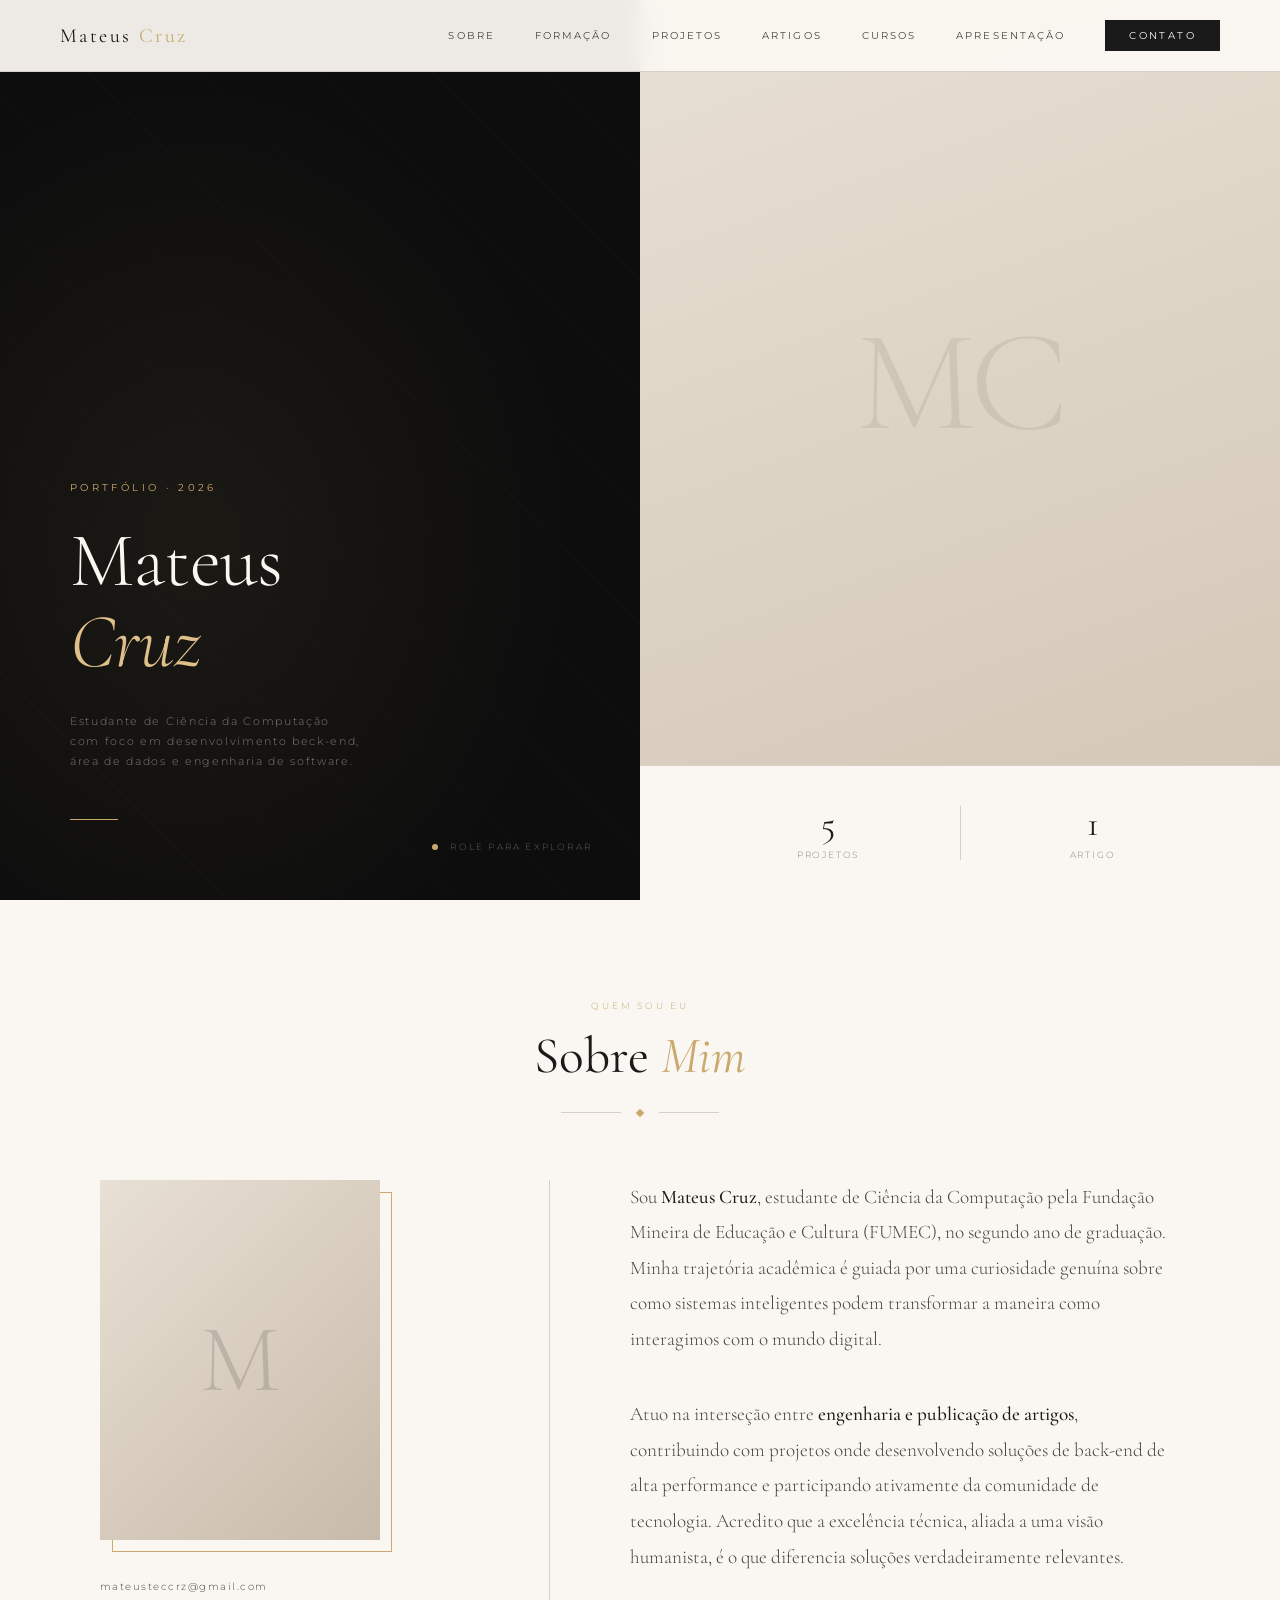
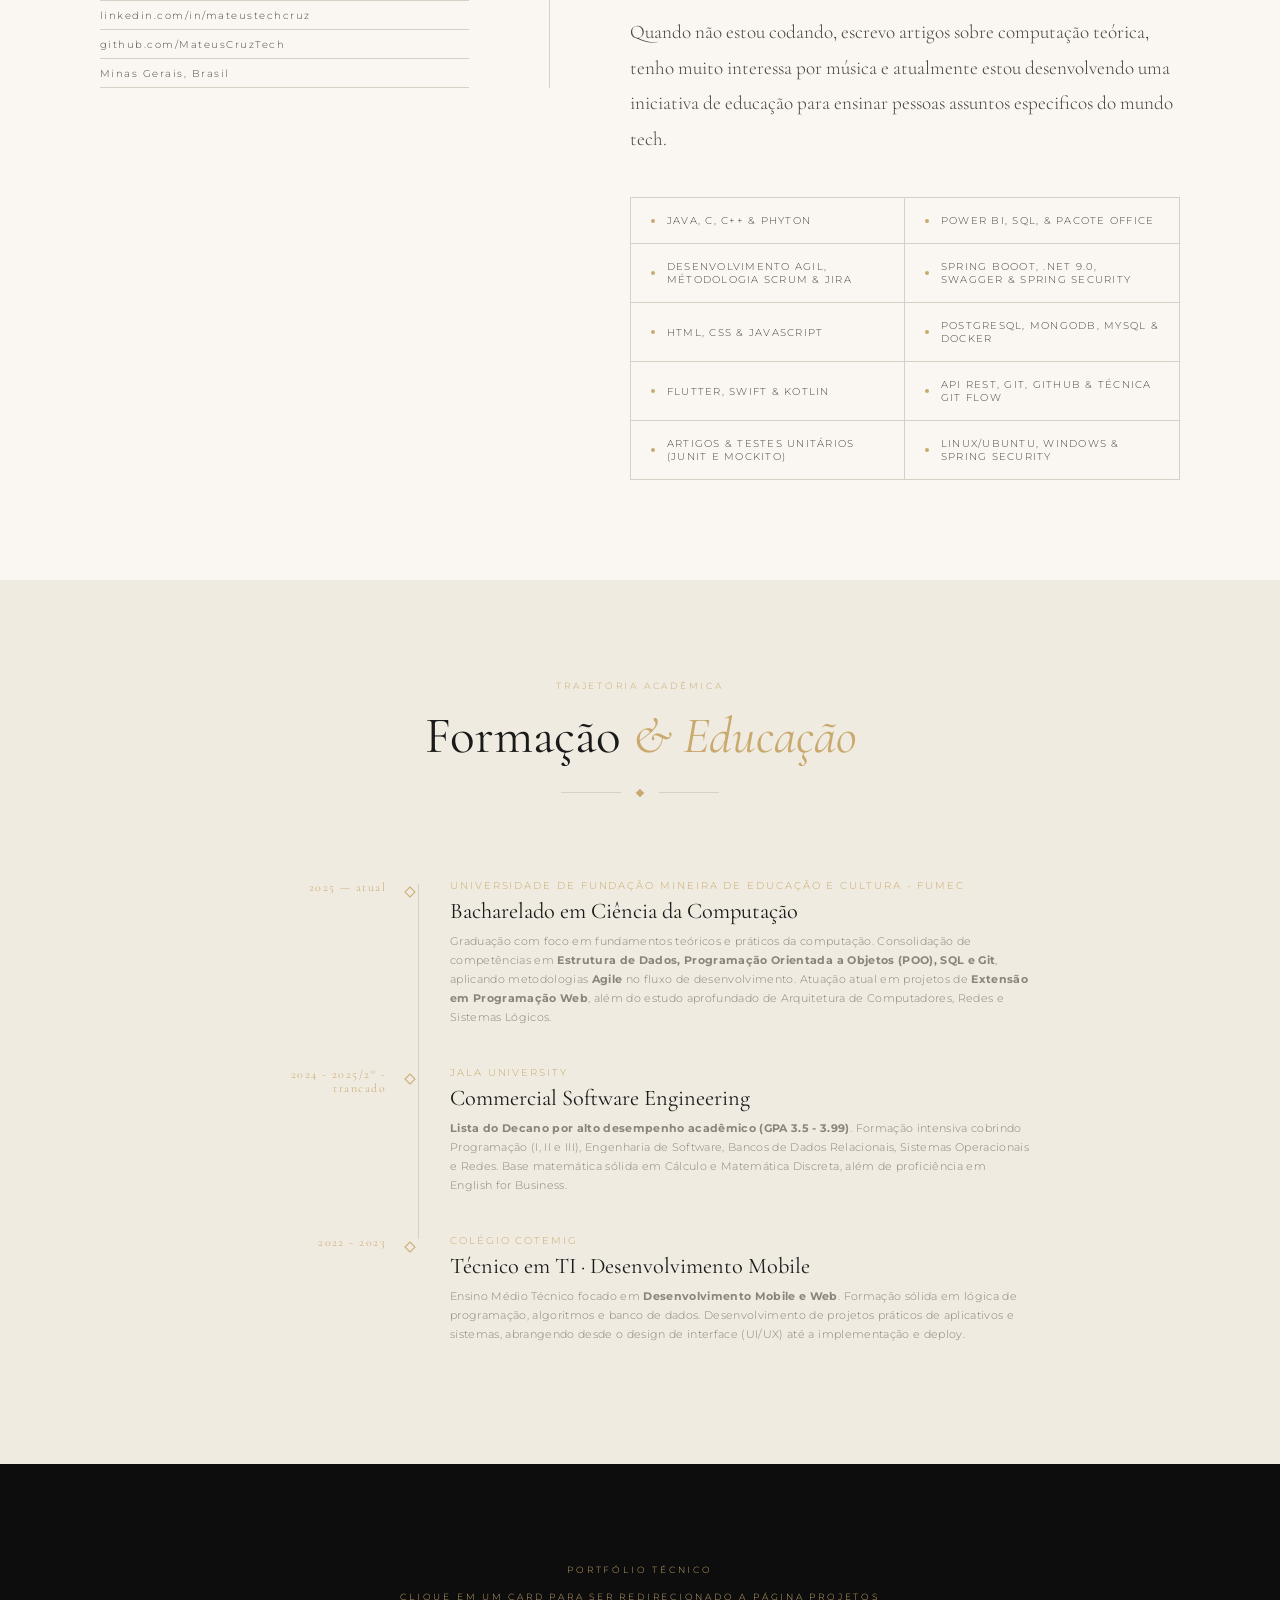
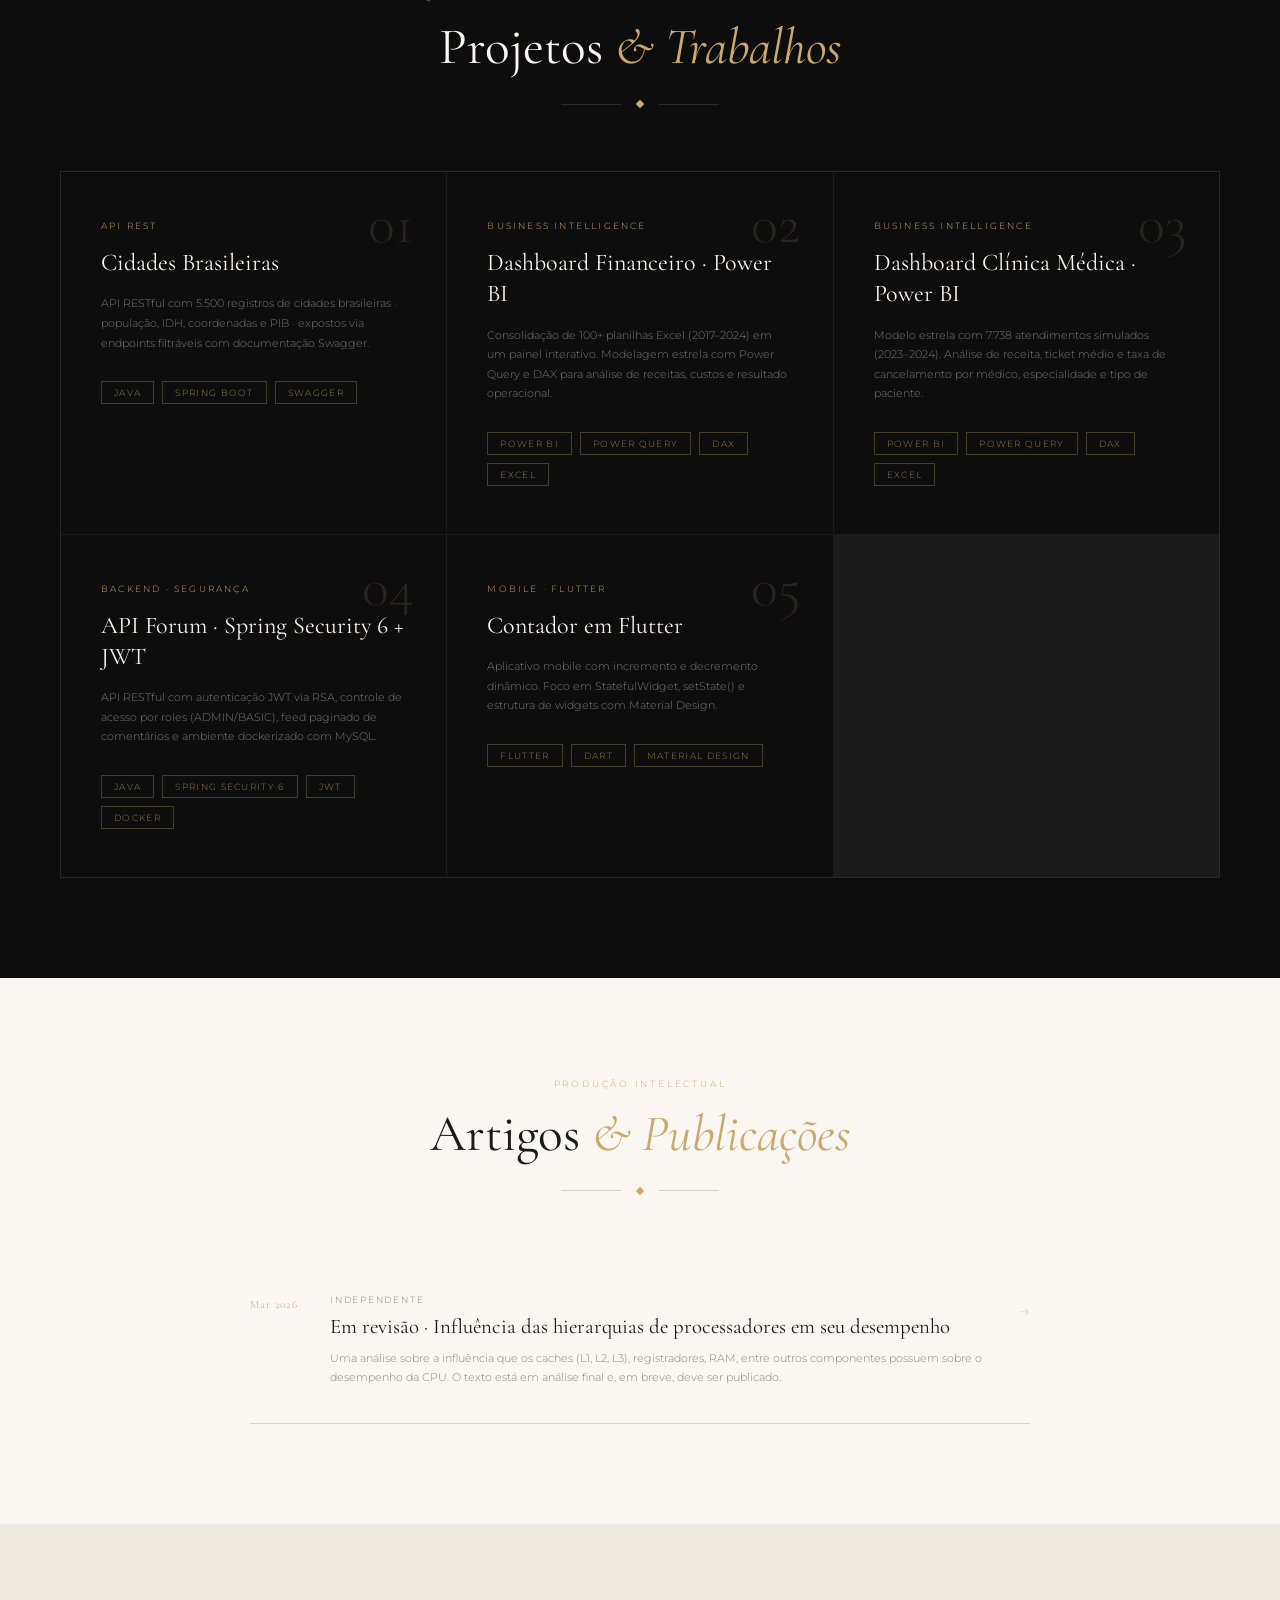
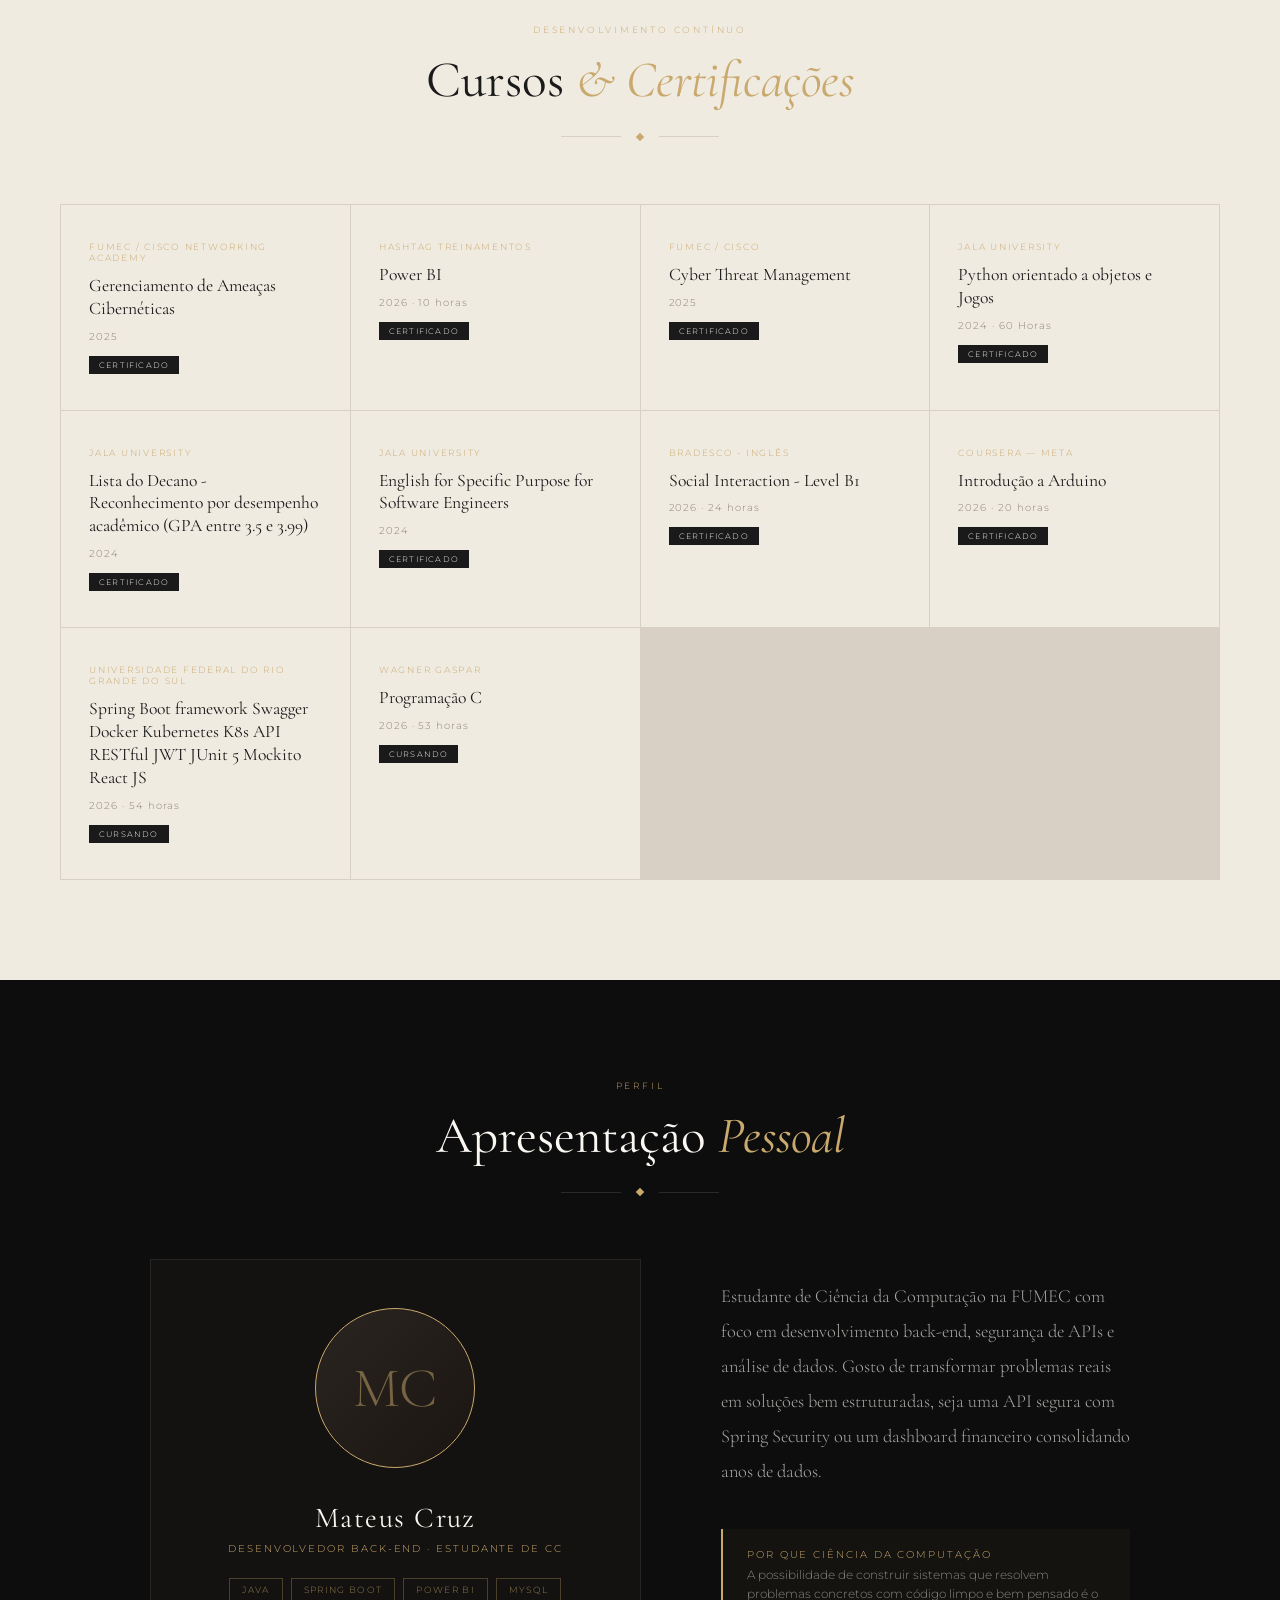
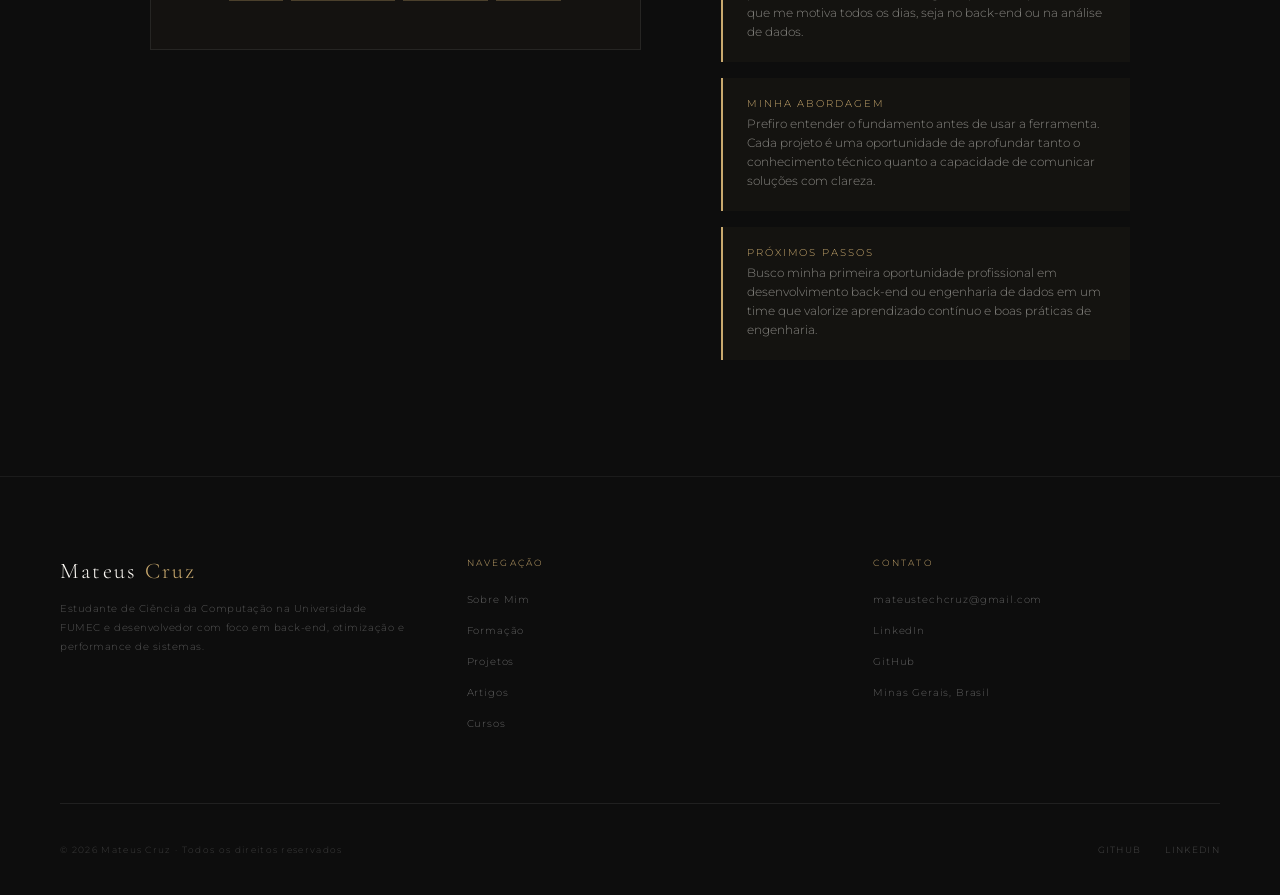
==== index.html @ 6759795a "portfolio update" ====
<!DOCTYPE html>
<html lang="pt-BR">

<head>
    <meta charset="UTF-8">
    <meta name="viewport" content="width=device-width, initial-scale=1.0">
    <title>Mateus Cruz — Ciência da Computação</title>
    <link rel="preconnect" href="https://fonts.googleapis.com">
    <link
        href="https://fonts.googleapis.com/css2?family=Cormorant+Garamond:ital,wght@0,300;0,400;0,500;0,600;1,300;1,400&family=Montserrat:wght@200;300;400;500&display=swap"
        rel="stylesheet">
    <link rel="stylesheet" href="/pages/main/style.css">
</head>

<body>


    <header>
        <a href="#hero" class="logo">Mateus <span>Cruz</span></a>
        <nav>
            <a href="#sobre">Sobre</a>
            <a href="#formacao">Formação</a>
            <a href="pages/project_page/index.html">Projetos</a>
            <a href="pages/articles_page/index.html">Artigos</a>
            <a href="index.html#cursos">Cursos</a>
            <a href="#apresentacao">Apresentação</a>
            <a href="mailto:mateustechcruz@gmail.com" class="nav-cta">Contato</a>
        </nav>
        <div class="hamburger" id="hamburger" aria-label="Menu" role="button" tabindex="0">
            <span></span><span></span><span></span>
        </div>
    </header>



    <nav class="mobile-nav" id="mobile-nav">
        <a href="#sobre">Sobre</a>
        <a href="#formacao">Formação</a>
        <a href="pages/project_page/index.html">Projetos</a>
        <a href="pages/articles_page/index.html">Artigos</a>
        <a href="index.html#cursos">Cursos</a>
        <a href="#apresentacao">Apresentação</a>
        <a href="mailto:mateustechcruz@gmail.com">Contato</a>
    </nav>

    <section id="hero">
        <div class="hero-left">
            <div class="hero-texture"></div>
            <div class="hero-eyebrow">Portfólio · 2026</div>
            <h1 class="hero-name">
                Mateus<br>
                <em>Cruz</em>
            </h1>
            <p class="hero-tagline">
                Estudante de Ciência da Computação<br>
                com foco em desenvolvimento beck-end,<br>
                área de dados e engenharia de software.
            </p>
            <div class="hero-line"></div>
            <div class="hero-scroll">
                <div class="scroll-dot"></div>
                Role para explorar
            </div>
        </div>

        <div class="hero-right">
            <div class="hero-image-area">
                <div class="hero-photo-placeholder">
                    <span class="photo-initials">MC</span>
                </div>
            </div>
            <div class="hero-stats">
                <div class="stat">
                    <span class="stat-num">5</span>
                    <span class="stat-label">Projetos</span>
                </div>
                <div class="stat">
                    <span class="stat-num">1</span>
                    <span class="stat-label">Artigo</span>
                </div>
            </div>
        </div>
    </section>


    <section id="sobre">
        <div class="section-header reveal">
            <span class="section-eyebrow">Quem sou eu</span>
            <h2 class="section-title">Sobre <em>Mim</em></h2>
            <div class="divider">
                <div class="divider-line"></div>
                <div class="divider-diamond"></div>
                <div class="divider-line"></div>
            </div>
        </div>

        <div class="sobre-grid">
            <div class="sobre-left reveal">
                <div class="sobre-portrait">
                    <span class="portrait-initial">M</span>
                </div>
                <div class="sobre-contact">
                    <a href="mailto:mateusteccrz@gmail.com">mateusteccrz@gmail.com</a>
                    <a target="_blank" href="https://www.linkedin.com/in/mateustechcruz/">linkedin.com/in/mateustechcruz</a>
                    <a target="_blank" href="https://github.com/MateusCruzTech">github.com/MateusCruzTech</a>
                    <a href="#">Minas Gerais, Brasil</a>
                </div>
            </div>

            <div class="sobre-right reveal">
                <p class="sobre-body">
                    Sou <strong>Mateus Cruz</strong>, estudante de Ciência da Computação pela Fundação Mineira de
                    Educação e Cultura (FUMEC), no segundo ano de graduação. Minha trajetória acadêmica é guiada por uma
                    curiosidade genuína sobre como sistemas inteligentes podem transformar a maneira como interagimos
                    com o mundo digital.
                </p>
                <p class="sobre-body">
                    Atuo na interseção entre <strong>engenharia e publicação de artigos</strong>, contribuindo com
                    projetos onde
                    desenvolvendo soluções de back-end de alta performance e participando ativamente
                    da comunidade de tecnologia. Acredito que a excelência técnica, aliada a uma visão humanista, é o
                    que diferencia soluções verdadeiramente relevantes.
                </p>
                <p class="sobre-body">
                    Quando não estou codando, escrevo artigos sobre computação teórica, tenho muito interessa por música
                    e
                    atualmente estou desenvolvendo uma iniciativa de educação para ensinar pessoas assuntos especificos
                    do mundo tech.
                </p>

                <div class="skills-list">
                    <div class="skill-item">
                        <div class="skill-dot"></div>Java, C, C++ & Phyton
                    </div>
                    <div class="skill-item">
                        <div class="skill-dot"></div>Power BI, SQL, & Pacote office
                    </div>
                    <div class="skill-item">
                        <div class="skill-dot"></div>Desenvolvimento agil, Métodologia Scrum & Jira
                    </div>
                    <div class="skill-item">
                        <div class="skill-dot"></div>Spring Booot, .NET 9.0, Swagger & Spring Security
                    </div>
                    <div class="skill-item">
                        <div class="skill-dot"></div>Html, Css & Javascript
                    </div>
                    <div class="skill-item">
                        <div class="skill-dot"></div>PostgreSQL, MongoDB, MySql & Docker
                    </div>
                    <div class="skill-item">
                        <div class="skill-dot"></div>Flutter, swift & Kotlin
                    </div>
                    <div class="skill-item">
                        <div class="skill-dot"></div>API Rest, Git, Github & técnica Git Flow
                    </div>
                    <div class="skill-item">
                        <div class="skill-dot"></div>Artigos & Testes unitários (JUnit e Mockito)
                    </div>
                    <div class="skill-item">
                        <div class="skill-dot"></div>Linux/Ubuntu, Windows & Spring Security
                    </div>
                </div>
            </div>
        </div>
    </section>


    <section id="formacao">
        <div class="section-header reveal">
            <span class="section-eyebrow">Trajetória Acadêmica</span>
            <h2 class="section-title">Formação <em>& Educação</em></h2>
            <div class="divider">
                <div class="divider-line"></div>
                <div class="divider-diamond"></div>
                <div class="divider-line"></div>
            </div>
        </div>

        <div class="timeline reveal">
            <div class="timeline-item">
                <div class="timeline-year">2025 — atual</div>
                <div class="timeline-content">
                    <div class="timeline-inst">Universidade de Fundação Mineira de Educação e Cultura - FUMEC</div>
                    <div class="timeline-degree">Bacharelado em Ciência da Computação</div>
                    <div class="timeline-desc">
                        Graduação com foco em fundamentos teóricos e práticos da computação. Consolidação de
                        competências em
                        <strong>Estrutura de Dados, Programação Orientada a Objetos (POO), SQL e Git</strong>, aplicando
                        metodologias
                        <strong>Agile</strong> no fluxo de desenvolvimento. Atuação atual em projetos de
                        <strong>Extensão em Programação Web</strong>,
                        além do estudo aprofundado de Arquitetura de Computadores, Redes e Sistemas Lógicos.
                    </div>
                </div>
            </div>

            <div class="timeline-item">
                <div class="timeline-year">2024 - 2025/2° - trancado</div>
                <div class="timeline-content">
                    <div class="timeline-inst">Jala University</div>
                    <div class="timeline-degree">Commercial Software Engineering</div>
                    <div class="timeline-desc">
                        <strong>Lista do Decano por alto desempenho acadêmico (GPA 3.5 - 3.99)</strong>.
                        Formação intensiva cobrindo Programação (I, II e III), Engenharia de Software,
                        Bancos de Dados Relacionais, Sistemas Operacionais e Redes. Base matemática sólida
                        em Cálculo e Matemática Discreta, além de proficiência em English for Business.
                    </div>
                </div>
            </div>
            <div class="timeline-item">
                <div class="timeline-year">2022 - 2023</div>
                <div class="timeline-content">
                    <div class="timeline-inst">Colégio Cotemig</div>
                    <div class="timeline-degree">Técnico em TI · Desenvolvimento Mobile</div>
                    <div class="timeline-desc">
                        Ensino Médio Técnico focado em <strong>Desenvolvimento Mobile e Web</strong>.
                        Formação sólida em lógica de programação, algoritmos e banco de dados.
                        Desenvolvimento de projetos práticos de aplicativos e sistemas, abrangendo desde o
                        design de interface (UI/UX) até a implementação e deploy.
                    </div>
                </div>
            </div>
    </section>


    <section id="projetos">
        <div class="section-header reveal">
            <span class="section-eyebrow">Portfólio Técnico</span>
            <span class="section-eyebrow">Clique em um card para ser redirecionado a página projetos</span>
            <h2 class="section-title">Projetos <em>& Trabalhos</em></h2>
            <div class="divider">
                <div class="divider-line"></div>
                <div class="divider-diamond"></div>
                <div class="divider-line"></div>
            </div>
        </div>

        <div class="projects-grid reveal">
            <div class="project-card">
                <div class="project-num">01</div>
                <span class="project-tag">API REST</span>
                <div class="project-title"><a href="/pages/projects/cidades_brasileiras/index.html">Cidades
                        Brasileiras</a></div>
                <div class="project-desc">API RESTful com 5.500 registros de cidades brasileiras · população, IDH,
                    coordenadas e PIB · expostos via endpoints filtráveis com documentação Swagger.</div>
                <div class="project-tech">
                    <span class="tech-pill">Java</span>
                    <span class="tech-pill">Spring Boot</span>
                    <span class="tech-pill">Swagger</span>
                </div>
            </div>

            <div class="project-card">
                <div class="project-num">02</div>
                <span class="project-tag">Business Intelligence</span>
                <div class="project-title"><a href="/pages/projects/dashboard_power_bi/index.html">Dashboard Financeiro
                        ·
                        Power BI</a></div>
                <div class="project-desc">Consolidação de 100+ planilhas Excel (2017–2024) em um painel interativo.
                    Modelagem estrela com Power Query e DAX para análise de receitas, custos e resultado operacional.
                </div>
                <div class="project-tech">
                    <span class="tech-pill">Power BI</span>
                    <span class="tech-pill">Power Query</span>
                    <span class="tech-pill">DAX</span>
                    <span class="tech-pill">Excel</span>
                </div>
            </div>

            <div class="project-card">
                <div class="project-num">03</div>
                <span class="project-tag">Business Intelligence</span>
                <div class="project-title"><a href="/pages/projects/dashboard_clinica_medica/index.html">Dashboard
                        Clínica
                        Médica · Power BI</a></div>
                <div class="project-desc">Modelo estrela com 7.738 atendimentos simulados (2023–2024). Análise de
                    receita,
                    ticket médio e taxa de cancelamento por médico, especialidade e tipo de paciente.</div>
                <div class="project-tech">
                    <span class="tech-pill">Power BI</span>
                    <span class="tech-pill">Power Query</span>
                    <span class="tech-pill">DAX</span>
                    <span class="tech-pill">Excel</span>
                </div>
            </div>

            <div class="project-card">
                <div class="project-num">04</div>
                <span class="project-tag">Backend · Segurança</span>
                <div class="project-title"><a href="/pages/projects/forum_spring_secutiry/index.html">API Forum · Spring
                        Security 6 + JWT</a></div>
                <div class="project-desc">API RESTful com autenticação JWT via RSA, controle de acesso por roles
                    (ADMIN/BASIC), feed paginado de comentários e ambiente dockerizado com MySQL.</div>
                <div class="project-tech">
                    <span class="tech-pill">Java</span>
                    <span class="tech-pill">Spring Security 6</span>
                    <span class="tech-pill">JWT</span>
                    <span class="tech-pill">Docker</span>
                </div>
            </div>

            <div class="project-card">
                <div class="project-num">05</div>
                <span class="project-tag">Mobile · Flutter</span>
                <div class="project-title"><a href="pages/projects/app_contador_pessoas/index.html">Contador em Flutter</a>
                </div>
                <div class="project-desc">Aplicativo mobile com incremento e decremento dinâmico. Foco em
                    StatefulWidget, setState() e estrutura de widgets com Material Design.</div>
                <div class="project-tech">
                    <span class="tech-pill">Flutter</span>
                    <span class="tech-pill">Dart</span>
                    <span class="tech-pill">Material Design</span>
                </div>
            </div>
        </div>
    </section>


    <section id="artigos">
        <div class="section-header reveal">
            <span class="section-eyebrow">Produção Intelectual</span>
            <h2 class="section-title">Artigos <em>& Publicações</em></h2>
            <div class="divider">
                <div class="divider-line"></div>
                <div class="divider-diamond"></div>
                <div class="divider-line"></div>
            </div>
        </div>

        <div class="artigos-list">
            <div class="artigo-item reveal">
                <div class="artigo-date">Mar 2026</div>
                <div class="artigo-content">
                    <div class="artigo-pub">Independente</div>
                    <div class="artigo-title">Em revisão · Influência das hierarquias de processadores em seu
                            desempenho</div>
                    <div class="artigo-abstract">Uma análise sobre a influência que os caches (L1, L2, L3), registradores, RAM, entre outros
                            componentes possuem sobre o desempenho da CPU. O texto está em análise final e, em breve,
                            deve ser publicado.</div>
                </div>
                <div class="artigo-arrow"><a href="pages/articles_page/index.html" style="text-decoration: none;color: #D8D0C4;">→</a></div>
            </div>

          
        </div>
    </section>


    <section id="cursos">
        <div class="section-header reveal">
            <span class="section-eyebrow">Desenvolvimento Contínuo</span>
            <h2 class="section-title">Cursos <em>& Certificações</em></h2>
            <div class="divider">
                <div class="divider-line"></div>
                <div class="divider-diamond"></div>
                <div class="divider-line"></div>
            </div>
        </div>

        <div class="cursos-grid reveal">
            <div class="curso-card">
                <div class="curso-inst">FUMEC / Cisco Networking Academy</div>
                <div class="curso-name">Gerenciamento de Ameaças Cibernéticas</div>
                <div class="curso-year">2025</div>
                <span class="curso-badge"><a target="_blank"
                        href="https://drive.google.com/file/d/1qDeeotcjcjP5fUjiMKnTr1sf_xK90KSL/view?usp=sharing">Certificado</a></span>
            </div>
            <div class="curso-card">
                <div class="curso-inst">Hashtag Treinamentos</div>
                <div class="curso-name">Power BI</div>
                <div class="curso-year">2026 · 10 horas</div>
                <span class="curso-badge"><a target="_blank"
                        href="https://www.udemy.com/certificate/UC-c15d7bb1-9cbb-43fe-b0e0-54e9972bd85a/?utm_campaign=email&utm_medium=email&utm_source=sendgrid.com">Certificado</a></span>
            </div>
            <div class="curso-card">
                <div class="curso-inst">FUMEC / Cisco</div>
                <div class="curso-name">Cyber Threat Management</div>
                <div class="curso-year">2025</div>
                <span class="curso-badge"><a target="_blank"
                        href="https://drive.google.com/file/d/1qa8YPCXOVAFi5lErh2xtmHsoBrRWLZig/view?usp=sharing">Certificado</a></span>
            </div>
            <div class="curso-card">
                <div class="curso-inst">Jala university</div>
                <div class="curso-name">Python orientado a objetos e Jogos</div>
                <div class="curso-year">2024 · 60 Horas</div>
                <span class="curso-badge"><a target="_blank"
                        href="https://drive.google.com/file/d/1lY3l5w4z_GN0lFlBnWE8VdIZvB9ijJQ5/view">Certificado</a></span>
            </div>
            <div class="curso-card">
                <div class="curso-inst">Jala University</div>
                <div class="curso-name">Lista do Decano - Reconhecimento por desempenho acadêmico (GPA entre 3.5 e 3.99)
                </div>
                <div class="curso-year">2024</div>
                <span class="curso-badge"><a target="_blank"
                        href="https://drive.google.com/file/d/1-hUAfoILHulC_c6FyptCY6iEk1RgpDv2/view">Certificado</a></span>
            </div>
            <div class="curso-card">
                <div class="curso-inst">Jala University</div>
                <div class="curso-name">English for Specific Purpose for Software Engineers</div>
                <div class="curso-year">2024</div>
                <span class="curso-badge"><a target="_blank"
                        href="https://drive.google.com/file/d/1wnSKA9RijfT7IgZmbDv5T3KaZ-GWXUHM/view">Certificado</a></span>
            </div>
            <div class="curso-card">
                <div class="curso-inst">Bradesco - Inglês</div>
                <div class="curso-name">Social Interaction - Level B1 </div>
                <div class="curso-year">2026 · 24 horas</div>
                <span class="curso-badge"><a target="_blank"
                        href="https://credentials.englishonline.britishcouncil.org/bfce7f17-72b1-49c2-ac5d-5120630c32c0#acc.yMFPZrlg">Certificado</a></span>
            </div>
            <div class="curso-card">
                <div class="curso-inst">Coursera — Meta</div>
                <div class="curso-name">Introdução a Arduino</div>
                <div class="curso-year">2026 · 20 horas</div>
                <span class="curso-badge"><a target="_blank"
                        href="https://lumina.ufrgs.br/mod/simplecertificate/verify.php?code=699106c4-2228-4fa8-a9d5-097500000000">Certificado</a></span>
            </div>
            <div class="curso-card">
                <div class="curso-inst">Universidade Federal do Rio Grande do Sul</div>
                <div class="curso-name"> Spring Boot framework Swagger Docker Kubernetes K8s API RESTful JWT JUnit 5
                    Mockito React JS</div>
                <div class="curso-year">2026 · 54 horas</div>
                <span class="curso-badge">Cursando</span>
            </div>
            <div class="curso-card">
                <div class="curso-inst">Wagner Gaspar</div>
                <div class="curso-name">Programação C</div>
                <div class="curso-year">2026 · 53 horas</div>
                <span class="curso-badge">Cursando</span>
            </div>
        </div>
    </section>


    <section id="apresentacao">
        <div class="section-header reveal">
            <span class="section-eyebrow">Perfil</span>
            <h2 class="section-title">Apresentação <em>Pessoal</em></h2>
            <div class="divider">
                <div class="divider-line"></div>
                <div class="divider-diamond"></div>
                <div class="divider-line"></div>
            </div>
        </div>

        <div class="apresentacao-inner">

            <div class="apresentacao-perfil reveal">
                <div class="perfil-foto">
                    <!--  <img src="" alt=""> -->
                    <span class="portrait-initial">MC</span>
                </div>
                <div class="perfil-info">
                    <div class="perfil-nome">Mateus Cruz</div>
                    <div class="perfil-cargo">Desenvolvedor Back-end · Estudante de CC</div>
                    <div class="perfil-tags">
                        <span>Java</span>
                        <span>Spring Boot</span>
                        <span>Power BI</span>
                        <span>MySQL</span>
                    </div>
                </div>
            </div>

            <div class="apresentacao-text reveal">
                <p class="apresentacao-body">
                    Estudante de Ciência da Computação na FUMEC com foco em desenvolvimento back-end,
                    segurança de APIs e análise de dados. Gosto de transformar problemas reais em
                    soluções bem estruturadas, seja uma API segura com Spring Security ou um
                    dashboard financeiro consolidando anos de dados.
                </p>

                <div class="apresentacao-highlights">
                    <div class="highlight">
                        <div class="highlight-title">Por que Ciência da Computação</div>
                        <div class="highlight-text">A possibilidade de construir sistemas que resolvem
                            problemas concretos com código limpo e bem pensado é o que me motiva todos
                            os dias, seja no back-end ou na análise de dados.
                        </div>
                    </div>
                    <div class="highlight">
                        <div class="highlight-title">Minha Abordagem</div>
                        <div class="highlight-text">Prefiro entender o fundamento antes de usar a
                            ferramenta. Cada projeto é uma oportunidade de aprofundar tanto o
                            conhecimento técnico quanto a capacidade de comunicar soluções com clareza.
                        </div>
                    </div>
                    <div class="highlight">
                        <div class="highlight-title">Próximos Passos</div>
                        <div class="highlight-text">Busco minha primeira oportunidade profissional em
                            desenvolvimento back-end ou engenharia de dados em um time que valorize
                            aprendizado contínuo e boas práticas de engenharia.
                        </div>
                    </div>
                </div>
            </div>
        </div>
    </section>




    <footer>
        <div class="footer-top">
            <div>
                <div class="footer-brand">Mateus <span>Cruz</span></div>
                <p class="footer-bio">Estudante de Ciência da Computação na Universidade FUMEC e desenvolvedor com foco
                    em back-end, otimização e performance de sistemas.</p>
            </div>

            <div>
                <div class="footer-col-title">Navegação</div>
                <ul class="footer-links">
                    <li><a href="/index.html#sobre">Sobre Mim</a></li>
                    <li><a href="/index.html#formacao">Formação</a></li>
                    <li><a href="/pages/project_page/index.html">Projetos</a></li>
                    <li><a href="/pages/articles_page/index.html">Artigos</a></li>
                    <li><a href="/index.html#cursos">Cursos</a></li>
                </ul>
            </div>

            <div>
                <div class="footer-col-title">Contato</div>
                <ul class="footer-links">
                    <li><a href="mailto:mateustechcruz@gmail.com">mateustechcruz@gmail.com</a></li>
                    <li><a href="https://www.linkedin.com/m/in/mateustechcruz" target="_blank">LinkedIn</a>
                    </li>
                    <li><a href="https://github.com/MateusCruzTech" target="_blank">GitHub</a></li>
                    <li><a href="#">Minas Gerais, Brasil</a></li>
                </ul>
            </div>
        </div>

        <div class="footer-bottom">
            <div class="footer-copy">© 2026 Mateus Cruz · Todos os direitos reservados</div>
            <div class="footer-social">
                <a href="https://github.com/MateusCruzTech" target="_blank">GitHub</a>
                <a href="https://www.linkedin.com/m/in/mateustechcruz" target="_blank">LinkedIn</a>
            </div>
        </div>
    </footer>

    <script src="/pages/main/script.js"></script>
</body>

</html>
---- pages/main/style.css ----
*,
 *::before,
 *::after {
     box-sizing: border-box;
     margin: 0;
     padding: 0;
 }

 :root {
     --cream: #F5F0E8;
     --ivory: #FAF7F2;
     --gold: #C9A96E;
     --gold-light: #DFC08A;
     --charcoal: #1A1A1A;
     --dark: #0D0D0D;
     --mid: #4A4540;
     --light-mid: #8A847C;
     --border: #D8D0C4;
     --section-bg: #F0EBE1;
     --serif: 'Cormorant Garamond', Georgia, serif;
     --sans: 'Montserrat', sans-serif;
 }

 html {
     scroll-behavior: smooth;
 }

 body {
     font-family: var(--sans);
     background: var(--ivory);
     color: var(--charcoal);
     font-weight: 300;
     overflow-x: hidden;
 }


 ::-webkit-scrollbar {
     width: 4px;
 }

 ::-webkit-scrollbar-track {
     background: var(--cream);
 }

 ::-webkit-scrollbar-thumb {
     background: var(--gold);
 }


 header {
     position: fixed;
     top: 0;
     left: 0;
     right: 0;
     z-index: 100;
     background: rgba(250, 247, 242, 0.95);
     backdrop-filter: blur(12px);
     border-bottom: 1px solid var(--border);
     padding: 0 60px;
     height: 72px;
     display: flex;
     align-items: center;
     justify-content: space-between;
 }

 .logo {
     font-family: var(--serif);
     font-size: 1.25rem;
     font-weight: 400;
     letter-spacing: 0.12em;
     color: var(--charcoal);
     text-decoration: none;
 }

 .logo span {
     color: var(--gold);
 }

 nav {
     display: flex;
     align-items: center;
     gap: 40px;
 }

 nav a {
     font-family: var(--sans);
     font-size: 0.65rem;
     font-weight: 400;
     letter-spacing: 0.2em;
     text-transform: uppercase;
     color: var(--mid);
     text-decoration: none;
     transition: color 0.3s;
     position: relative;
 }

 nav a::after {
     content: '';
     position: absolute;
     bottom: -4px;
     left: 0;
     right: 0;
     height: 1px;
     background: var(--gold);
     transform: scaleX(0);
     transition: transform 0.3s;
 }

 nav a:hover {
     color: var(--charcoal);
 }

 nav a:hover::after {
     transform: scaleX(1);
 }

 .nav-cta {
     background: var(--charcoal);
     color: var(--ivory) !important;
     padding: 10px 24px;
     font-size: 0.6rem !important;
     letter-spacing: 0.25em !important;
 }

 .nav-cta::after {
     display: none !important;
 }

 .nav-cta:hover {
     background: var(--gold) !important;
     color: var(--dark) !important;
 }


 #hero {
     min-height: 100vh;
     display: grid;
     grid-template-columns: 1fr 1fr;
     position: relative;
     overflow: hidden;
 }

 .hero-left {
     background: var(--dark);
     display: flex;
     flex-direction: column;
     justify-content: flex-end;
     padding: 80px 70px;
     position: relative;
     overflow: hidden;
 }

 .hero-texture {
     position: absolute;
     inset: 0;
     background-image:
         radial-gradient(ellipse at 30% 60%, rgba(201, 169, 110, 0.08) 0%, transparent 60%),
         repeating-linear-gradient(45deg,
             transparent, transparent 80px,
             rgba(255, 255, 255, 0.012) 80px, rgba(255, 255, 255, 0.012) 81px);
 }

 .hero-eyebrow {
     font-family: var(--sans);
     font-size: 0.6rem;
     font-weight: 400;
     letter-spacing: 0.35em;
     text-transform: uppercase;
     color: var(--gold);
     margin-bottom: 28px;
     opacity: 0;
     animation: fadeUp 1s ease 0.3s forwards;
 }

 .hero-name {
     font-family: var(--serif);
     font-size: clamp(3.5rem, 6vw, 5.5rem);
     font-weight: 300;
     line-height: 1.05;
     color: var(--ivory);
     letter-spacing: -0.01em;
     opacity: 0;
     animation: fadeUp 1s ease 0.5s forwards;
 }

 .hero-name em {
     font-style: italic;
     color: var(--gold-light);
     display: block;
 }

 .hero-tagline {
     font-family: var(--sans);
     font-size: 0.7rem;
     font-weight: 300;
     letter-spacing: 0.15em;
     color: rgba(250, 247, 242, 0.45);
     margin-top: 28px;
     line-height: 1.8;
     max-width: 340px;
     opacity: 0;
     animation: fadeUp 1s ease 0.7s forwards;
 }

 .hero-line {
     width: 48px;
     height: 1px;
     background: var(--gold);
     margin-top: 48px;
     opacity: 0;
     animation: fadeUp 1s ease 0.9s forwards;
 }

 .hero-scroll {
     position: absolute;
     bottom: 48px;
     right: 48px;
     display: flex;
     align-items: center;
     gap: 12px;
     font-size: 0.55rem;
     letter-spacing: 0.25em;
     text-transform: uppercase;
     color: rgba(250, 247, 242, 0.35);
     opacity: 0;
     animation: fadeUp 1s ease 1.2s forwards;
 }

 .scroll-dot {
     width: 6px;
     height: 6px;
     border-radius: 50%;
     background: var(--gold);
     animation: pulse 2s infinite;
 }

 @keyframes pulse {

     0%,
     100% {
         opacity: 1;
     }

     50% {
         opacity: 0.3;
     }
 }

 .hero-right {
     background: var(--cream);
     display: grid;
     grid-template-rows: 1fr auto;
     position: relative;
 }

 .hero-image-area {
     position: relative;
     overflow: hidden;
 }

 .hero-photo-placeholder {
     width: 100%;
     height: 100%;
     background: linear-gradient(160deg, #E8E0D4 0%, #D4C8B8 100%);
     display: flex;
     align-items: center;
     justify-content: center;
     position: relative;
 }

 .photo-initials {
     font-family: var(--serif);
     font-size: 9rem;
     font-weight: 300;
     color: rgba(26, 26, 26, 0.08);
     letter-spacing: -0.04em;
     user-select: none;
 }

 .hero-stats {
     padding: 40px 56px;
     text-align: center;
     display: grid;
     grid-template-columns: repeat(2, 1fr);
     border-top: 1px solid var(--border);
     background: var(--ivory);
 }

 .stat {
     text-align: center;
     padding: 0 16px;
 }

 .stat+.stat {
     border-left: 1px solid var(--border);
 }

 .stat-num {
     font-family: var(--serif);
     font-size: 2.2rem;
     font-weight: 400;
     color: var(--charcoal);
     display: block;
     line-height: 1;
 }

 .stat-label {
     font-size: 0.55rem;
     letter-spacing: 0.2em;
     text-transform: uppercase;
     color: var(--light-mid);
     display: block;
     margin-top: 8px;
 }


 section {
     position: relative;
 }

 .section-header {
     text-align: center;
     padding: 100px 60px 64px;
 }

 .section-eyebrow {
     font-size: 0.58rem;
     letter-spacing: 0.3em;
     text-transform: uppercase;
     color: var(--gold);
     display: block;
     margin-bottom: 16px;
 }

 .section-title {
     font-family: var(--serif);
     font-size: clamp(2.2rem, 4vw, 3.5rem);
     font-weight: 400;
     color: var(--charcoal);
     line-height: 1.15;
 }

 .section-title em {
     font-style: italic;
     color: var(--gold);
 }

 .divider {
     display: flex;
     align-items: center;
     justify-content: center;
     gap: 16px;
     margin-top: 24px;
 }

 .divider-line {
     width: 60px;
     height: 1px;
     background: var(--border);
 }

 .divider-diamond {
     width: 6px;
     height: 6px;
     background: var(--gold);
     transform: rotate(45deg);
 }


 #sobre {
     background: var(--ivory);
 }

 .sobre-grid {
     display: grid;
     grid-template-columns: 1fr 1.4fr;
     gap: 0;
     max-width: 1200px;
     margin: 0 auto;
     padding: 0 60px 100px;
     align-items: start;
 }

 .sobre-left {
     padding-right: 80px;
     border-right: 1px solid var(--border);
 }

 .sobre-portrait {
     width: 280px;
     height: 360px;
     background: linear-gradient(135deg, #E8E0D4 0%, #C8BAAA 100%);
     display: flex;
     align-items: center;
     justify-content: center;
     position: relative;
     margin-bottom: 32px;
 }

 .sobre-portrait::before {
     content: '';
     position: absolute;
     top: 12px;
     left: 12px;
     right: -12px;
     bottom: -12px;
     border: 1px solid var(--gold);
     z-index: -1;
 }

 .portrait-initial {
     font-family: var(--serif);
     font-size: 6rem;
     font-weight: 300;
     color: rgba(26, 26, 26, 0.15);
 }

 .sobre-contact {
     margin-top: 24px;
 }

 .sobre-contact a {
     display: block;
     font-size: 0.62rem;
     letter-spacing: 0.15em;
     color: var(--mid);
     text-decoration: none;
     padding: 8px 0;
     border-bottom: 1px solid var(--border);
     transition: color 0.2s;
 }

 .sobre-contact a:hover {
     color: var(--gold);
 }

 .sobre-right {
     padding-left: 80px;
 }

 .sobre-body {
     font-family: var(--serif);
     font-size: 1.2rem;
     font-weight: 300;
     line-height: 1.85;
     color: var(--mid);
     margin-bottom: 40px;
 }

 .sobre-body strong {
     font-weight: 500;
     color: var(--charcoal);
 }

 .skills-list {
     display: grid;
     grid-template-columns: 1fr 1fr;
     gap: 0;
     border: 1px solid var(--border);
 }

 .skill-item {
     padding: 16px 20px;
     border-bottom: 1px solid var(--border);
     display: flex;
     align-items: center;
     gap: 12px;
     font-size: 0.65rem;
     letter-spacing: 0.12em;
     text-transform: uppercase;
     color: var(--mid);
 }

 .skill-item:nth-child(odd) {
     border-right: 1px solid var(--border);
 }

 .skill-item:nth-last-child(-n+2) {
     border-bottom: none;
 }

 .skill-dot {
     width: 4px;
     height: 4px;
     border-radius: 50%;
     background: var(--gold);
     flex-shrink: 0;
 }


 #formacao {
     background: var(--section-bg);
 }

 .timeline {
     max-width: 900px;
     margin: 0 auto;
     padding: 0 60px 100px;
 }

 .timeline-item {
     display: grid;
     grid-template-columns: 160px 1fr;
     gap: 0;
     position: relative;
 }

 .timeline-item+.timeline-item {
     margin-top: 0;
 }

 .timeline-item::before {
     content: '';
     position: absolute;
     left: 168px;
     top: 0;
     bottom: 0;
     width: 1px;
     background: var(--border);
 }

 .timeline-item:first-child::before {
     top: 24px;
 }

 .timeline-item:last-child::before {
     bottom: calc(100% - 24px);
     top: 0;
 }

 .timeline-year {
     font-family: var(--serif);
     font-size: 0.75rem;
     letter-spacing: 0.12em;
     color: var(--gold);
     padding: 20px 24px 20px 0;
     text-align: right;
 }

 .timeline-content {
     padding: 20px 0 20px 40px;
     position: relative;
 }

 .timeline-content::before {
     content: '';
     position: absolute;
     left: -4px;
     top: 28px;
     width: 8px;
     height: 8px;
     border: 1px solid var(--gold);
     background: var(--section-bg);
     transform: rotate(45deg);
 }

 .timeline-inst {
     font-size: 0.6rem;
     letter-spacing: 0.2em;
     text-transform: uppercase;
     color: var(--gold);
     margin-bottom: 6px;
 }

 .timeline-degree {
     font-family: var(--serif);
     font-size: 1.4rem;
     font-weight: 400;
     color: var(--charcoal);
     margin-bottom: 8px;
 }

 .timeline-desc {
     font-size: 0.7rem;
     line-height: 1.7;
     color: var(--light-mid);
     letter-spacing: 0.03em;
 }


 #projetos {
     background: var(--dark);
     padding-bottom: 100px;
 }

 #projetos .section-title {
     color: var(--ivory);
 }

 #projetos .section-eyebrow {
     color: var(--gold);
 }

 #projetos .divider-line {
     background: rgba(255, 255, 255, 0.12);
 }

 .projects-grid {
     display: grid;
     grid-template-columns: repeat(3, 1fr);
     gap: 1px;
     background: rgba(255, 255, 255, 0.06);
     margin: 0 60px;
     border: 1px solid rgba(255, 255, 255, 0.06);
 }

 .project-card {
     background: var(--dark);
     padding: 48px 40px;
     position: relative;
     transition: background 0.3s;
     cursor: default;
 }

 .project-card:hover {
     background: #1A1A1A;
 }

 .project-num {
     font-family: var(--serif);
     font-size: 3.5rem;
     font-weight: 300;
     color: rgba(201, 169, 110, 0.15);
     position: absolute;
     top: 24px;
     right: 32px;
     line-height: 1;
 }

 .project-tag {
     font-size: 0.55rem;
     letter-spacing: 0.25em;
     text-transform: uppercase;
     color: var(--gold);
     margin-bottom: 16px;
     display: block;
 }

 .project-title {
     font-family: var(--serif);
     font-size: 1.5rem;
     font-weight: 400;
     color: var(--ivory);
     margin-bottom: 16px;
     line-height: 1.3;
     cursor: pointer;
 }

 .project-title a {
     text-decoration: none;
     color: var(--ivory);
 }

 

 .project-desc {
     font-size: 0.68rem;
     line-height: 1.8;
     color: rgba(250, 247, 242, 0.45);
     margin-bottom: 28px;
 }

 .project-tech {
     display: flex;
     flex-wrap: wrap;
     gap: 8px;
 }

 .tech-pill {
     font-size: 0.55rem;
     letter-spacing: 0.15em;
     text-transform: uppercase;
     padding: 5px 12px;
     border: 1px solid rgba(201, 169, 110, 0.3);
     color: rgba(201, 169, 110, 0.7);
 }


 #artigos {
     background: var(--ivory);
 }

 .artigos-list {
     max-width: 900px;
     margin: 0 auto;
     padding: 0 60px 100px;
 }

 .artigo-item {
     display: grid;
     grid-template-columns: auto 1fr auto;
     align-items: start;
     gap: 32px;
     padding: 36px 0;
     border-bottom: 1px solid var(--border);
     transition: opacity 0.2s;
 }

 .artigo-item:hover {
     opacity: 0.75;
 }

 .artigo-date {
     font-family: var(--serif);
     font-size: 0.7rem;
     color: var(--gold);
     letter-spacing: 0.08em;
     white-space: nowrap;
     padding-top: 4px;
 }

 .artigo-content {}

 .artigo-pub {
     font-size: 0.55rem;
     letter-spacing: 0.2em;
     text-transform: uppercase;
     color: var(--light-mid);
     margin-bottom: 8px;
 }

 .artigo-title {
     font-family: var(--serif);
     font-size: 1.3rem;
     font-weight: 400;
     color: var(--charcoal);
     margin-bottom: 8px;
     line-height: 1.35;
 }

 .artigo-abstract {
     font-size: 0.68rem;
     line-height: 1.75;
     color: var(--light-mid);
 }

 .artigo-arrow {
     font-size: 1.2rem;
     color: var(--border);
     padding-top: 4px;
     transition: color 0.2s, transform 0.2s;
     cursor: pointer;
 }

 .artigo-item:hover .artigo-arrow {
     color: var(--gold);
     transform: translateX(4px);
 }


 #cursos {
     background: var(--section-bg);
     padding-bottom: 100px;
 }

 .cursos-grid {
     display: grid;
     grid-template-columns: repeat(4, 1fr);
     gap: 1px;
     background: var(--border);
     margin: 0 60px;
     border: 1px solid var(--border);
 }

 .curso-card {
     background: var(--section-bg);
     padding: 36px 28px;
     transition: background 0.3s;
 }

 .curso-card:hover {
     background: var(--ivory);
 }

 .curso-inst {
     font-size: 0.55rem;
     letter-spacing: 0.2em;
     text-transform: uppercase;
     color: var(--gold);
     margin-bottom: 12px;
 }

 .curso-name {
     font-family: var(--serif);
     font-size: 1.1rem;
     font-weight: 400;
     color: var(--charcoal);
     margin-bottom: 10px;
     line-height: 1.3;
 }

 .curso-year {
     font-size: 0.6rem;
     color: var(--light-mid);
     letter-spacing: 0.1em;
 }

 .curso-badge {
     display: inline-block;
     margin-top: 14px;
     font-size: 0.5rem;
     letter-spacing: 0.15em;
     text-transform: uppercase;
     padding: 4px 10px;
     background: var(--charcoal);
     color: var(--ivory);
     cursor: pointer;
 }

 .curso-badge a {
     text-decoration: none;
     color: var(--ivory);
 }

 #apresentacao {
     background: var(--dark);
     padding-bottom: 100px;
 }

 #apresentacao .section-title {
     color: var(--ivory);
 }

 #apresentacao .section-eyebrow {
     color: var(--gold);
 }

 #apresentacao .divider-line {
     background: rgba(255, 255, 255, 0.12);
 }

 .apresentacao-inner {
     max-width: 1100px;
     margin: 0 auto;
     padding: 0 60px;
     display: grid;
     grid-template-columns: 1.2fr 1fr;
     gap: 80px;
     align-items: start;
 }


.apresentacao-perfil {
    display: flex;
    flex-direction: column;
    align-items: center;
    justify-content: center;
    gap: 32px;
    padding: 48px 40px;
    border: 1px solid rgba(255, 255, 255, 0.08);
    background: rgba(201, 169, 110, 0.03);
}

.perfil-foto {
    width: 160px;
    height: 160px;
    border-radius: 50%;
    background: linear-gradient(135deg, #2A2520, #1A1510);
    border: 1px solid var(--gold);
    display: flex;
    align-items: center;
    justify-content: center;
    overflow: hidden;
    flex-shrink: 0;
}

.perfil-foto img {
    width: 100%;
    height: 100%;
    object-fit: cover;
}

.perfil-foto .portrait-initial {
    font-family: var(--serif);
    font-size: 3.5rem;
    font-weight: 300;
    color: rgba(201, 169, 110, 0.5);
}

.perfil-info {
    text-align: center;
}

.perfil-nome {
    font-family: var(--serif);
    font-size: 1.8rem;
    font-weight: 400;
    color: var(--ivory);
    letter-spacing: 0.05em;
    margin-bottom: 8px;
}

.perfil-cargo {
    font-size: 0.6rem;
    letter-spacing: 0.2em;
    text-transform: uppercase;
    color: var(--gold);
    margin-bottom: 24px;
}

.perfil-tags {
    display: flex;
    flex-wrap: wrap;
    justify-content: center;
    gap: 8px;
}

.perfil-tags span {
    font-size: 0.55rem;
    letter-spacing: 0.15em;
    text-transform: uppercase;
    padding: 5px 12px;
    border: 1px solid rgba(201, 169, 110, 0.3);
    color: rgba(201, 169, 110, 0.7);
}
 .apresentacao-text {
     padding-top: 20px;
 }

 .apresentacao-body {
     font-family: var(--serif);
     font-size: 1.15rem;
     font-weight: 300;
     line-height: 1.9;
     color: rgba(250, 247, 242, 0.65);
     margin-bottom: 40px;
 }

 .apresentacao-highlights {}

 .highlight {
     padding: 20px 24px;
     border-left: 2px solid var(--gold);
     margin-bottom: 16px;
     background: rgba(201, 169, 110, 0.04);
 }

 .highlight-title {
     font-size: 0.6rem;
     letter-spacing: 0.2em;
     text-transform: uppercase;
     color: var(--gold);
     margin-bottom: 6px;
 }

 .highlight-text {
     font-size: 0.72rem;
     line-height: 1.65;
     color: rgba(250, 247, 242, 0.5);
 }


 #recomendacoes {
     background: var(--ivory);
     padding-bottom: 100px;
 }

 .rec-grid {
     display: grid;
     grid-template-columns: repeat(3, 1fr);
     gap: 32px;
     max-width: 1200px;
     margin: 0 auto;
     padding: 0 60px;
 }

 .rec-card {
     background: var(--cream);
     padding: 44px 36px;
     border: 1px solid var(--border);
     position: relative;
 }

 .rec-quote-mark {
     font-family: var(--serif);
     font-size: 5rem;
     line-height: 1;
     color: var(--gold);
     opacity: 0.25;
     position: absolute;
     top: 16px;
     left: 32px;
 }

 .rec-text {
     font-family: var(--serif);
     font-size: 1.05rem;
     font-weight: 300;
     line-height: 1.8;
     color: var(--mid);
     margin-bottom: 32px;
     font-style: italic;
 }

 .rec-author {
     display: flex;
     align-items: center;
     gap: 16px;
     border-top: 1px solid var(--border);
     padding-top: 20px;
 }

 .rec-avatar {
     width: 44px;
     height: 44px;
     background: linear-gradient(135deg, #D4C8B8, #C0B0A0);
     display: flex;
     align-items: center;
     justify-content: center;
     font-family: var(--serif);
     font-size: 1rem;
     color: var(--mid);
     flex-shrink: 0;
 }

 .rec-name {
     font-size: 0.65rem;
     font-weight: 500;
     letter-spacing: 0.1em;
     text-transform: uppercase;
     color: var(--charcoal);
 }

 .rec-role {
     font-size: 0.6rem;
     letter-spacing: 0.05em;
     color: var(--light-mid);
     margin-top: 3px;
 }


 footer {
     background: var(--dark);
     padding: 80px 60px 40px;
     border-top: 1px solid rgba(255, 255, 255, 0.06);
 }

 .footer-top {
     display: grid;
     grid-template-columns: 1fr 1fr 1fr;
     gap: 60px;
     padding-bottom: 60px;
     border-bottom: 1px solid rgba(255, 255, 255, 0.08);
     margin-bottom: 40px;
 }

 .footer-brand {
     font-family: var(--serif);
     font-size: 1.4rem;
     font-weight: 300;
     color: var(--ivory);
     letter-spacing: 0.1em;
     margin-bottom: 16px;
 }

 .footer-brand span {
     color: var(--gold);
 }

 .footer-bio {
     font-size: 0.65rem;
     line-height: 1.8;
     color: rgba(255, 255, 255, 0.3);
     letter-spacing: 0.05em;
 }

 .footer-col-title {
     font-size: 0.55rem;
     letter-spacing: 0.25em;
     text-transform: uppercase;
     color: var(--gold);
     margin-bottom: 20px;
 }

 .footer-links {
     list-style: none;
 }

 .footer-links li {
     margin-bottom: 12px;
 }

 .footer-links a {
     font-size: 0.65rem;
     letter-spacing: 0.08em;
     color: rgba(255, 255, 255, 0.35);
     text-decoration: none;
     transition: color 0.2s;
 }

 .footer-links a:hover {
     color: var(--gold);
 }

 .footer-bottom {
     display: flex;
     justify-content: space-between;
     align-items: center;
 }

 .footer-copy {
     font-size: 0.55rem;
     letter-spacing: 0.15em;
     color: rgba(255, 255, 255, 0.2);
 }

 .footer-social {
     display: flex;
     gap: 24px;
 }

 .footer-social a {
     font-size: 0.55rem;
     letter-spacing: 0.15em;
     text-transform: uppercase;
     color: rgba(255, 255, 255, 0.25);
     text-decoration: none;
     transition: color 0.2s;
 }

 .footer-social a:hover {
     color: var(--gold);
 }


 @keyframes fadeUp {
     from {
         opacity: 0;
         transform: translateY(24px);
     }

     to {
         opacity: 1;
         transform: translateY(0);
     }
 }

 .reveal {
     opacity: 0;
     transform: translateY(32px);
     transition: opacity 0.8s ease, transform 0.8s ease;
 }

 .reveal.visible {
     opacity: 1;
     transform: translateY(0);
 }


 .hamburger {
    display: none;
    flex-direction: column;
    gap: 5px;
    cursor: pointer;
    padding: 4px;
}

.hamburger span {
    display: block;
    width: 22px;
    height: 1px;
    background: var(--charcoal);
}

.mobile-nav {
    position: fixed;
    top: 72px;
    left: 0;
    right: 0;
    bottom: 0;
    background: var(--ivory);
    z-index: 99;
    display: flex;
    flex-direction: column;
    align-items: center;
    justify-content: center;
    gap: 32px;
    transform: translateX(100%);
    transition: transform 0.4s ease;
}

.mobile-nav.open {
    transform: translateX(0);
}

.mobile-nav a {
    font-family: var(--serif);
    font-size: 1.8rem;
    font-weight: 300;
    color: var(--charcoal);
    text-decoration: none;
    letter-spacing: 0.08em;
    transition: color 0.2s;
}

.mobile-nav a:hover {
    color: var(--gold);
}


 @media (max-width: 1024px) {
     header {
         padding: 0 32px;
     }

     header nav a:not(.nav-cta) {
        display: none;
    }

    .mobile-nav a {
        display: block; 
    }

    .hamburger {
        display: flex;
    }
    
    .hamburger {
        display: flex;
    }


     nav {
         gap: 24px;
     }

     #hero {
         grid-template-columns: 1fr;
     }

     .hero-right {
         display: none;
     }

     .hero-left {
         min-height: 100vh;
     }

     .sobre-grid,
     .apresentacao-inner {
         grid-template-columns: 1fr;
     }

     .sobre-left {
         border-right: none;
         padding-right: 0;
         border-bottom: 1px solid var(--border);
         padding-bottom: 48px;
     }

     .sobre-right {
         padding-left: 0;
         padding-top: 48px;
     }

     .projects-grid {
         grid-template-columns: 1fr;
         margin: 0 32px;
     }

     .cursos-grid {
         grid-template-columns: 1fr 1fr;
         margin: 0 32px;
     }

     .rec-grid {
         grid-template-columns: 1fr;
         padding: 0 32px;
     }

     .footer-top {
         grid-template-columns: 1fr;
         gap: 40px;
     }

     .artigos-list,
     .timeline {
         padding: 0 32px 80px;
     }

     .section-header {
         padding: 80px 32px 48px;
     }

     .sobre-grid {
         padding: 0 32px 80px;
     }

     .apresentacao-inner {
         padding: 0 32px;
         gap: 48px;
     }
 }
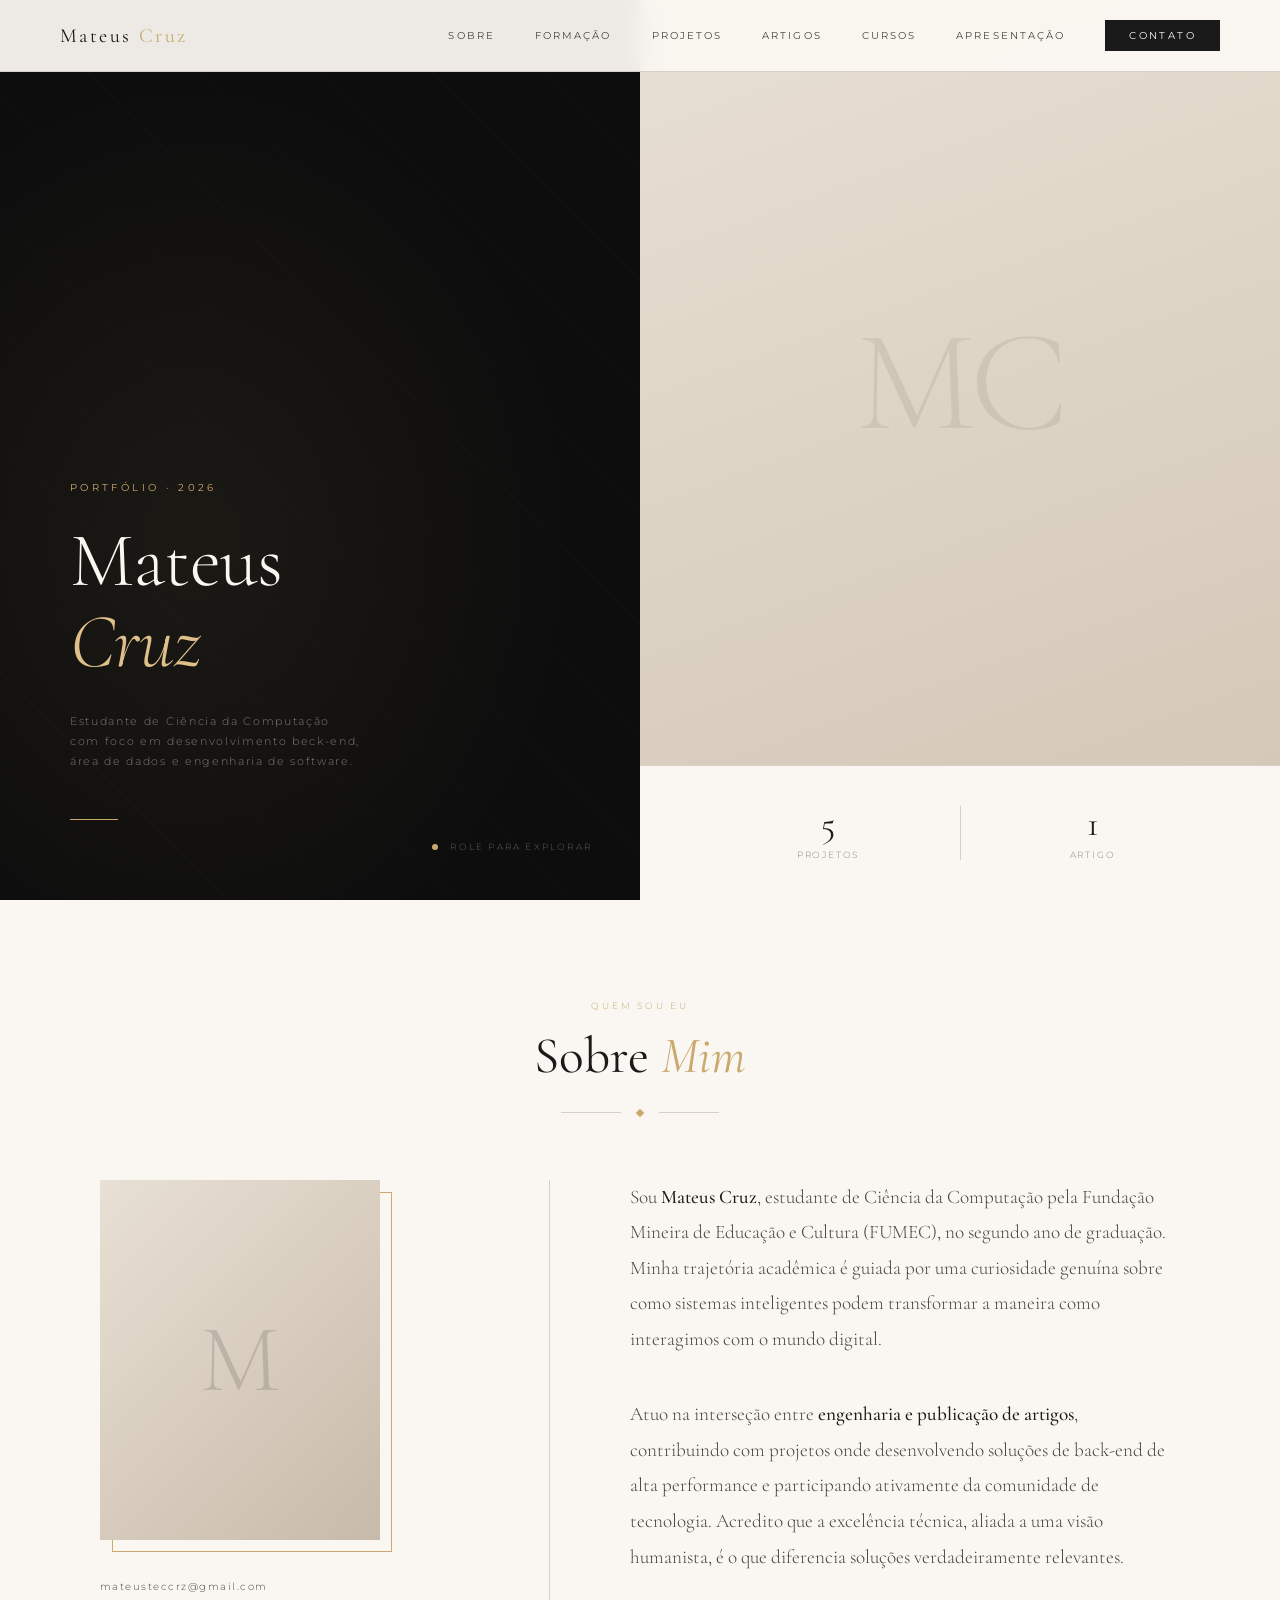
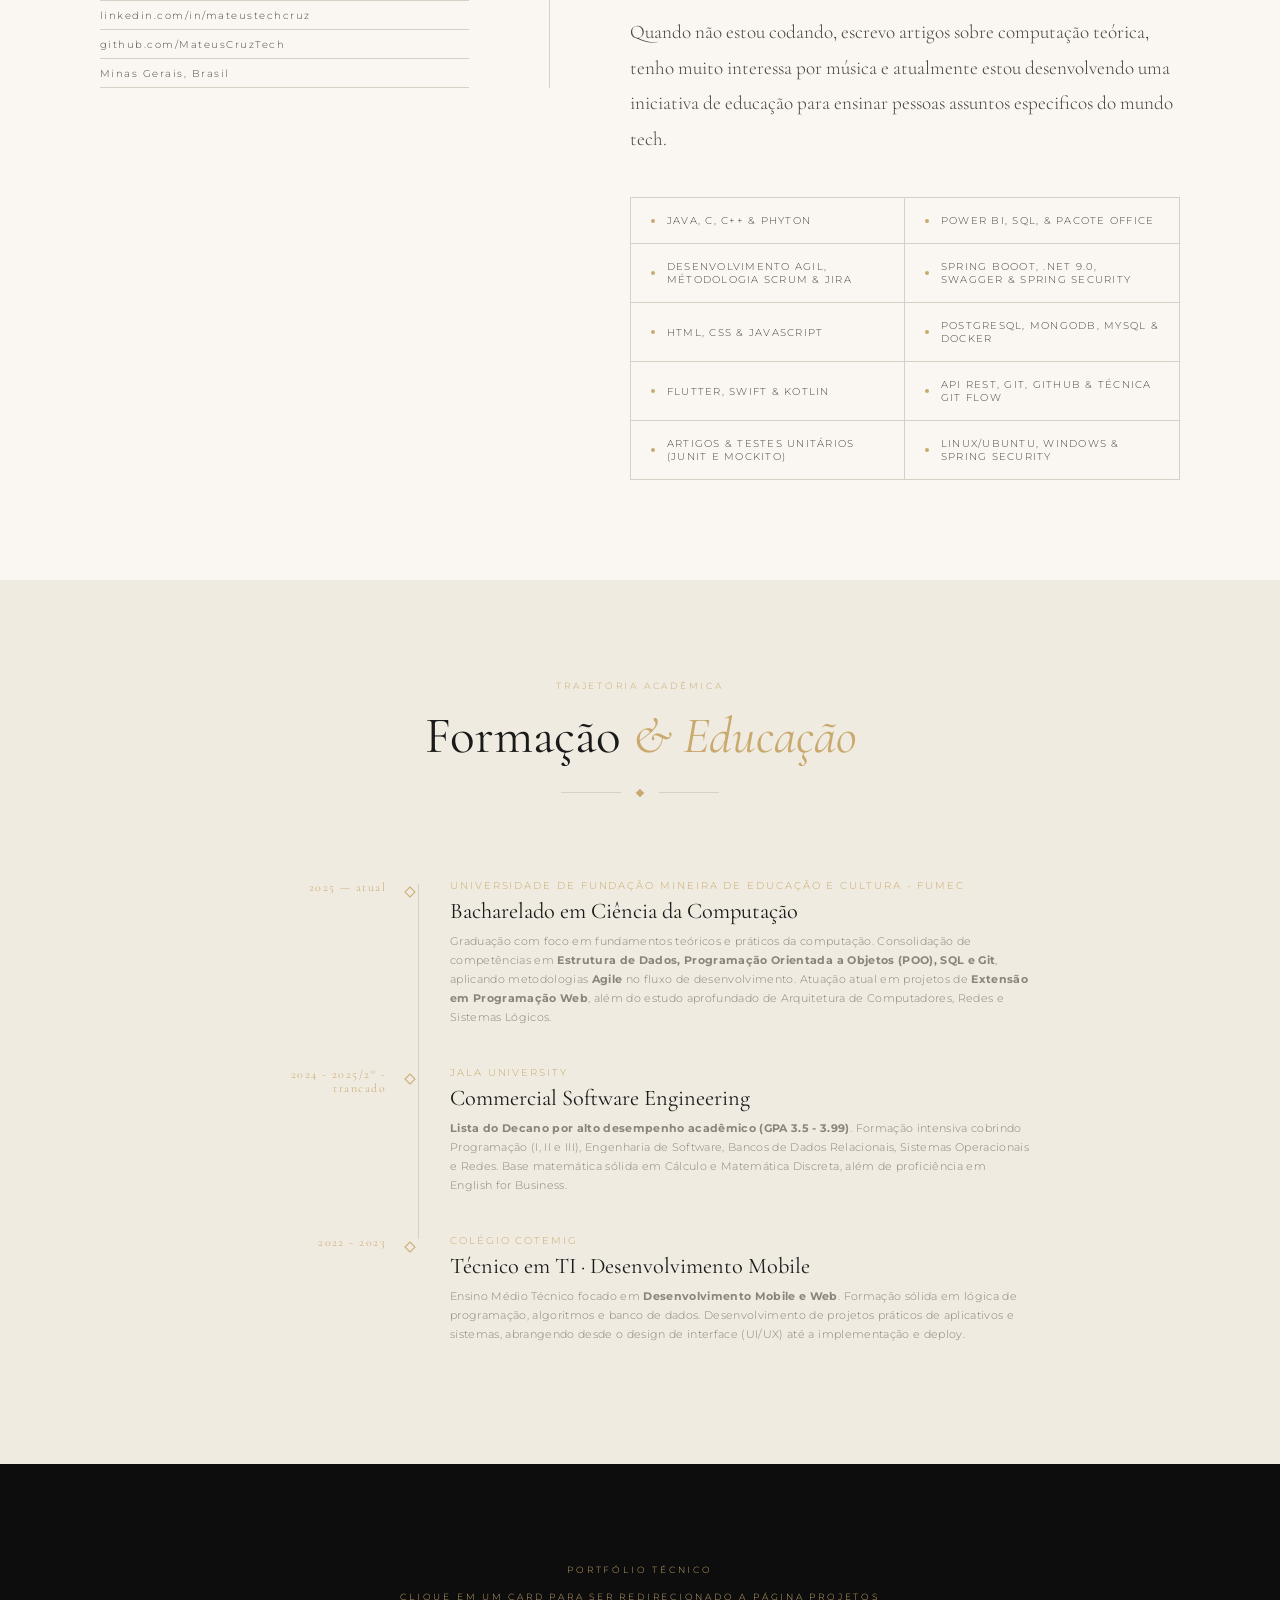
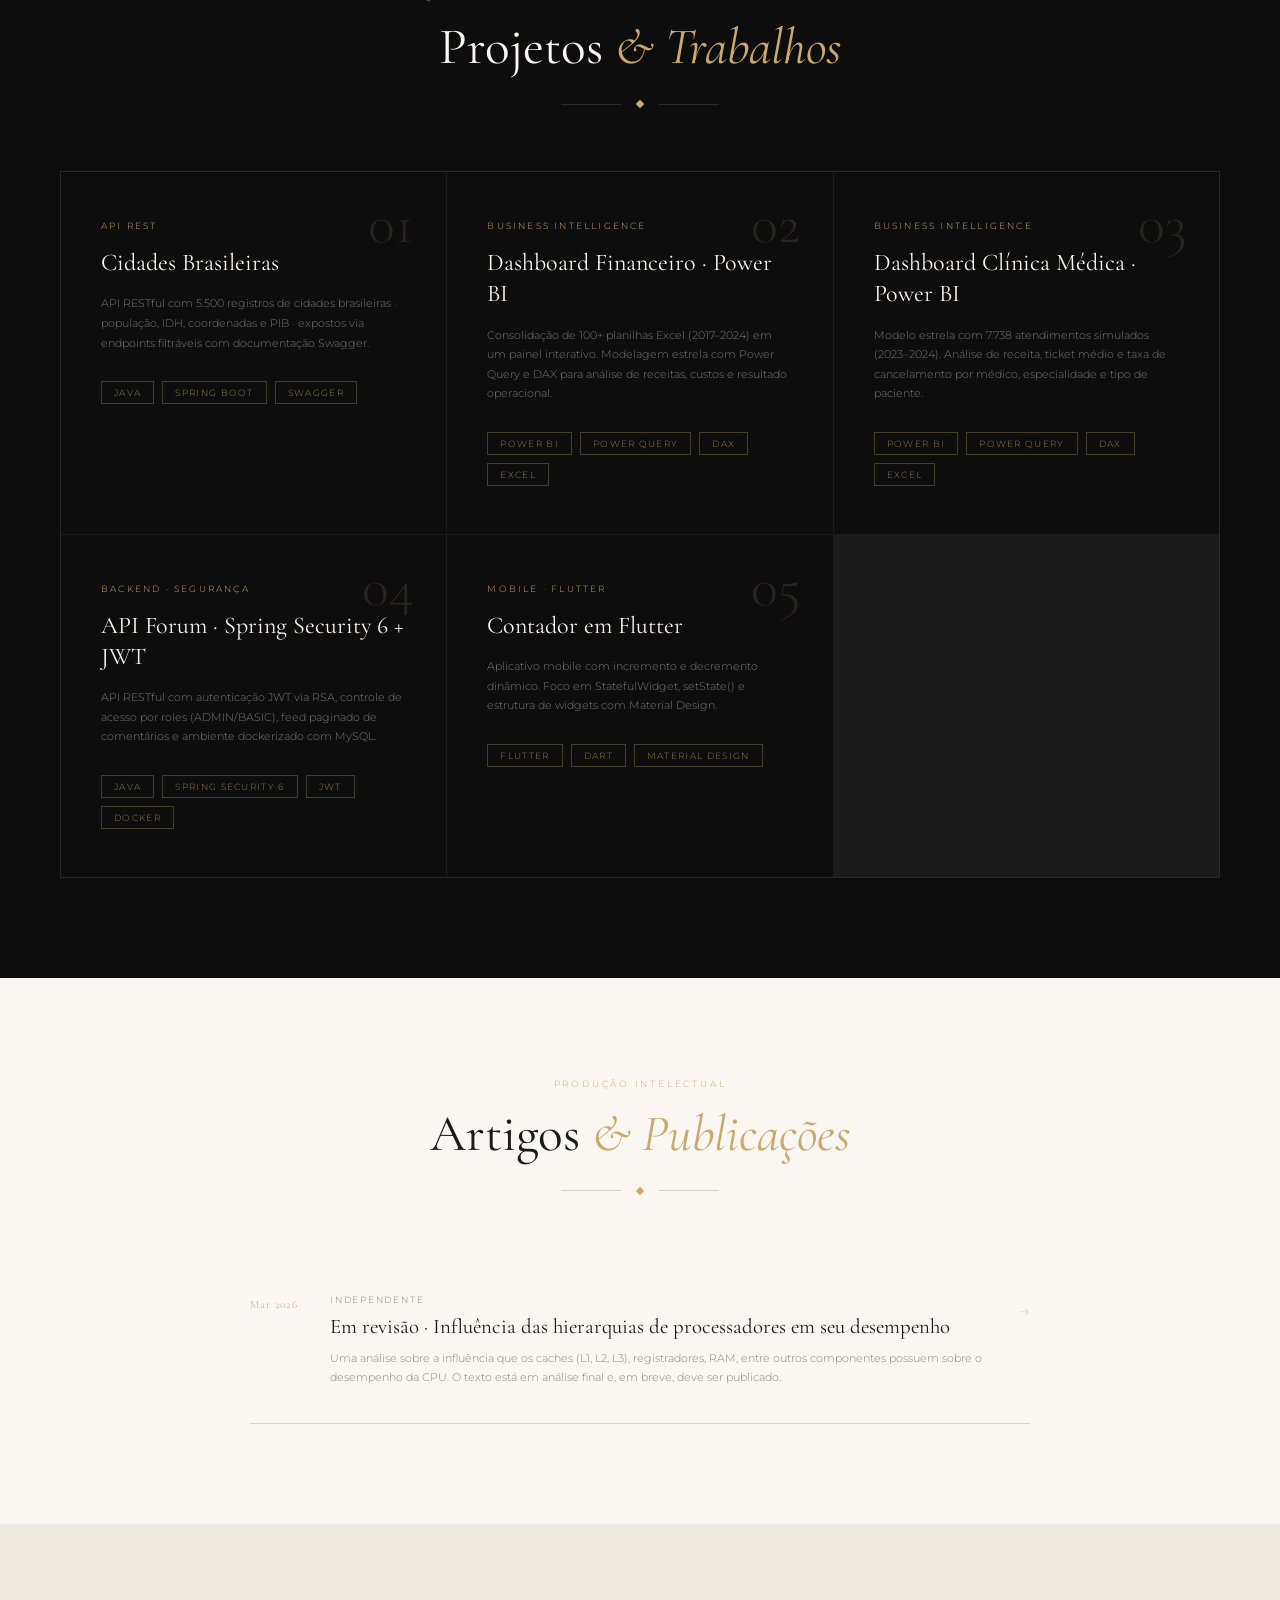
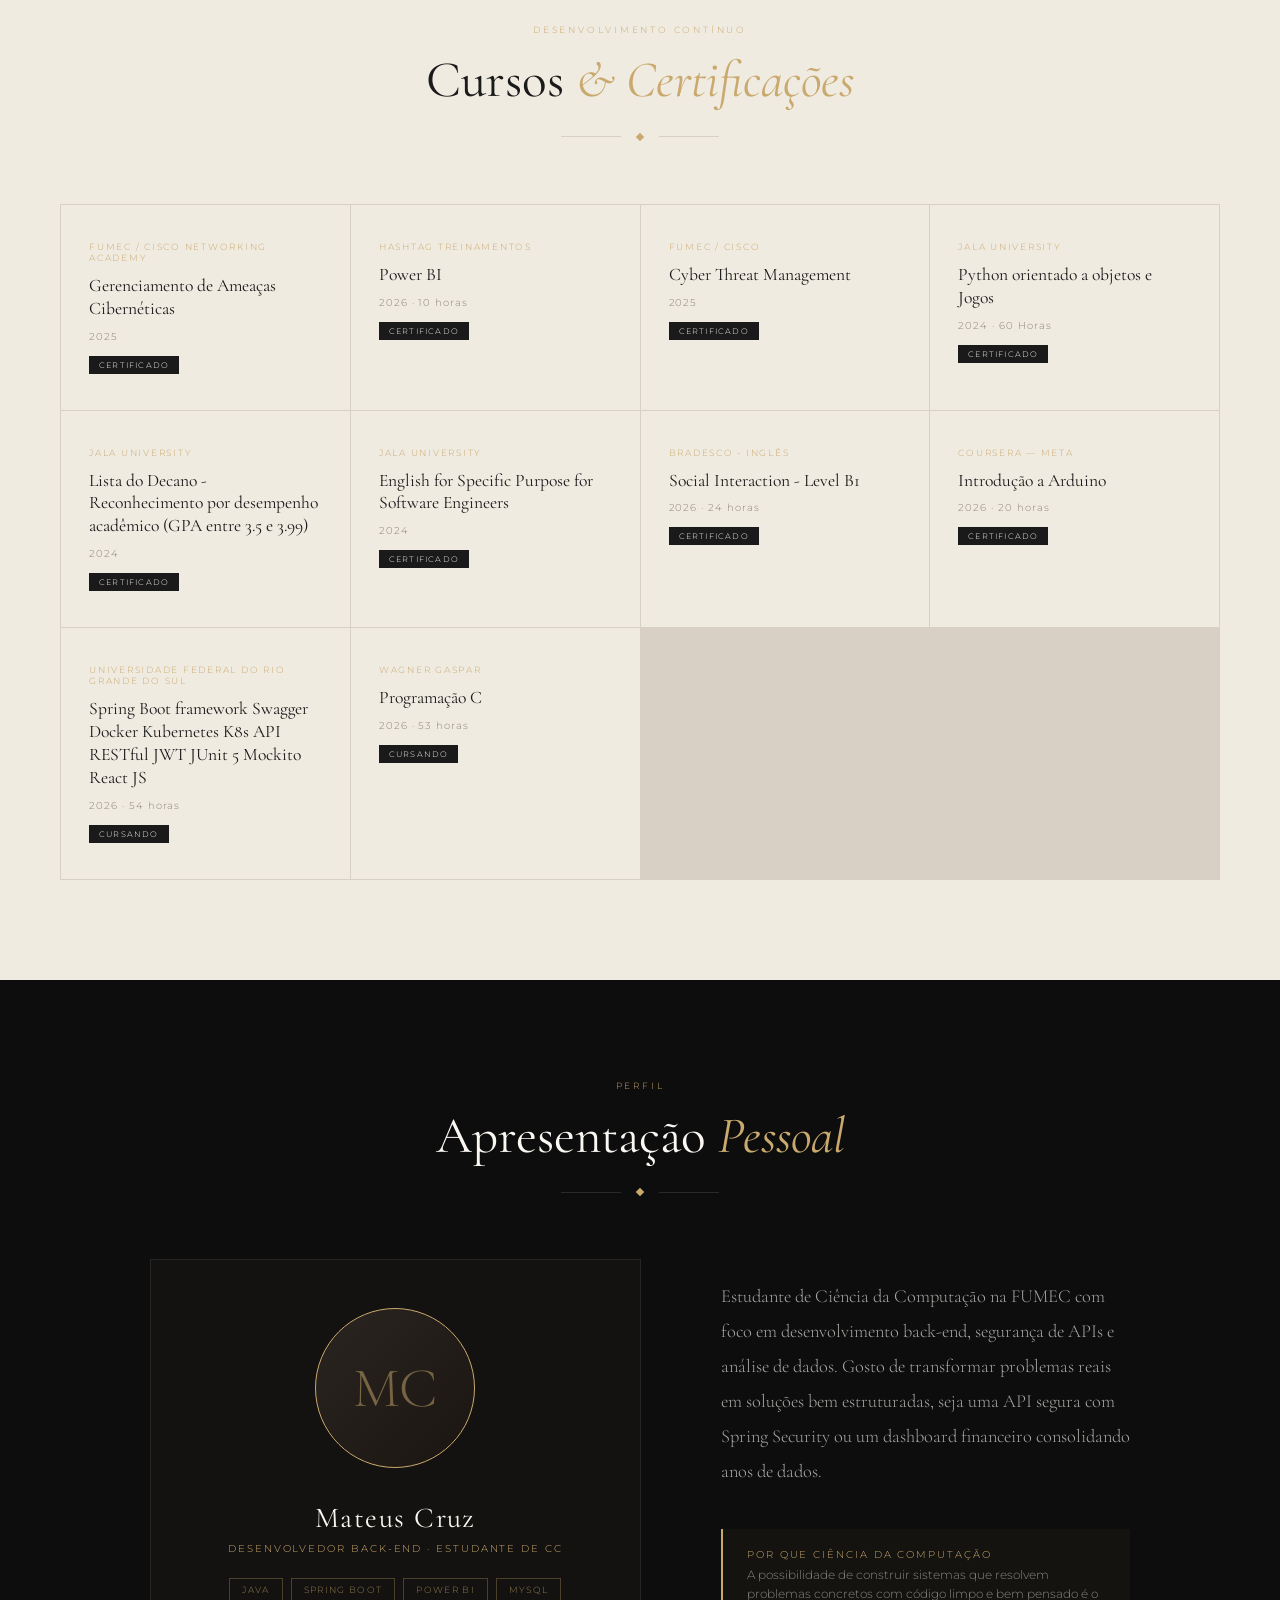
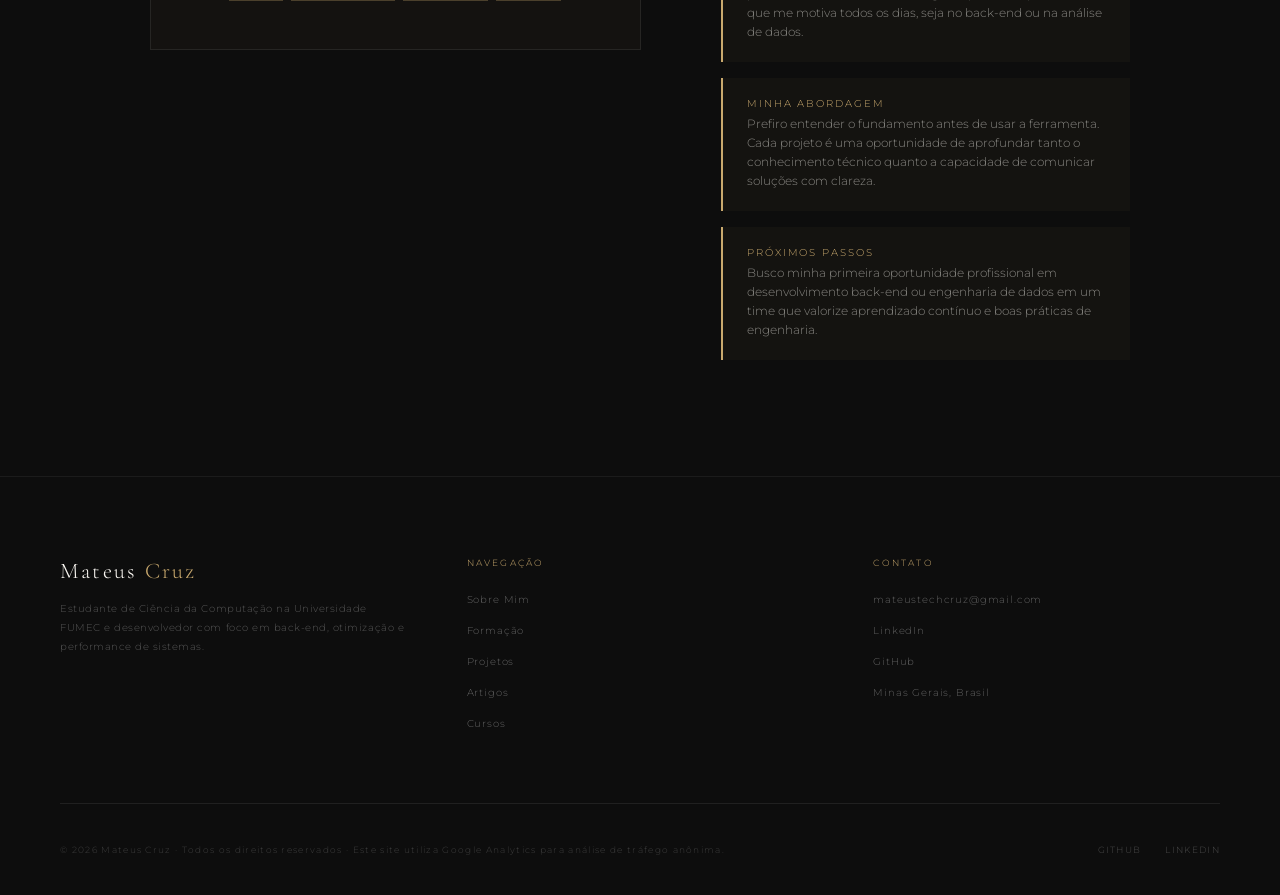
==== commit 172cdd68: "portfolio update" ====
--- a/index.html
+++ b/index.html
@@ -532,7 +532,7 @@
         </div>
 
         <div class="footer-bottom">
-            <div class="footer-copy">© 2026 Mateus Cruz · Todos os direitos reservados</div>
+            <div class="footer-copy">© 2026 Mateus Cruz · Todos os direitos reservados · Este site utiliza Google Analytics para análise de tráfego anônima.</div>
             <div class="footer-social">
                 <a href="https://github.com/MateusCruzTech" target="_blank">GitHub</a>
                 <a href="https://www.linkedin.com/m/in/mateustechcruz" target="_blank">LinkedIn</a>
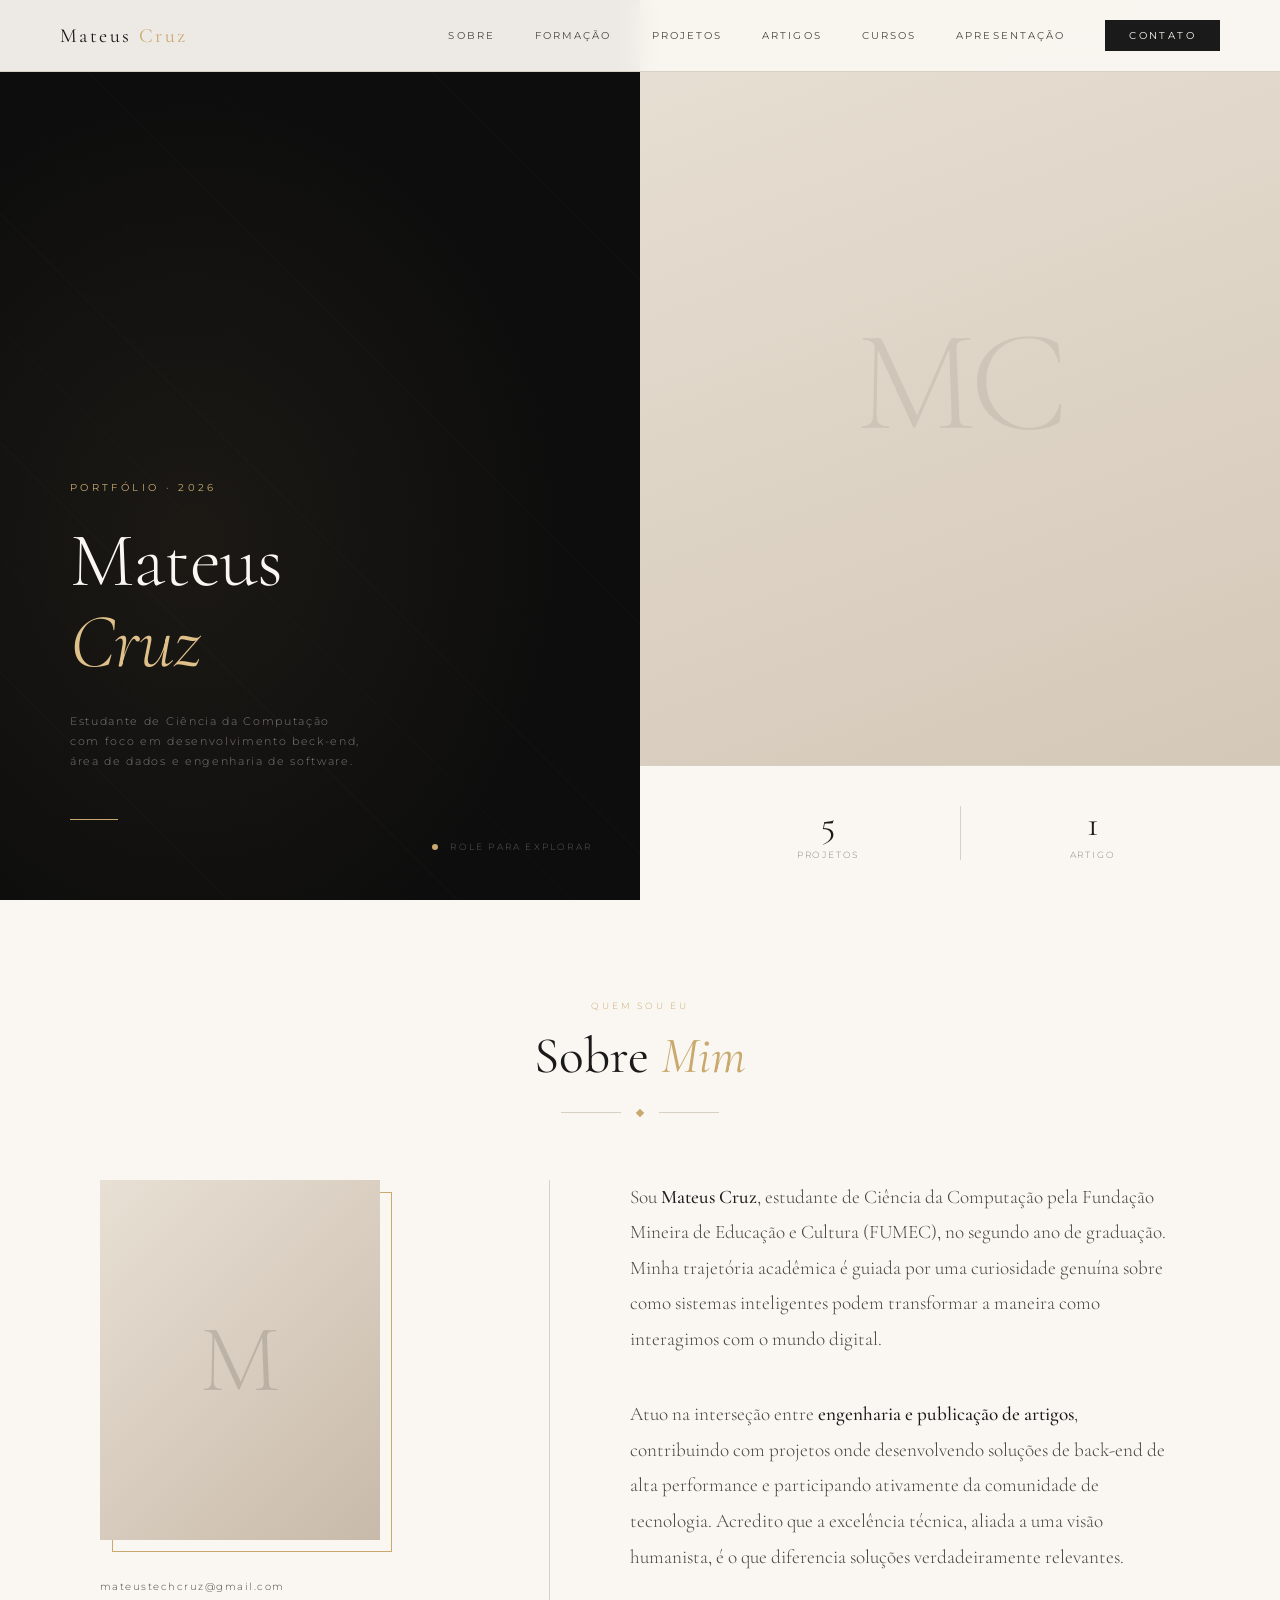
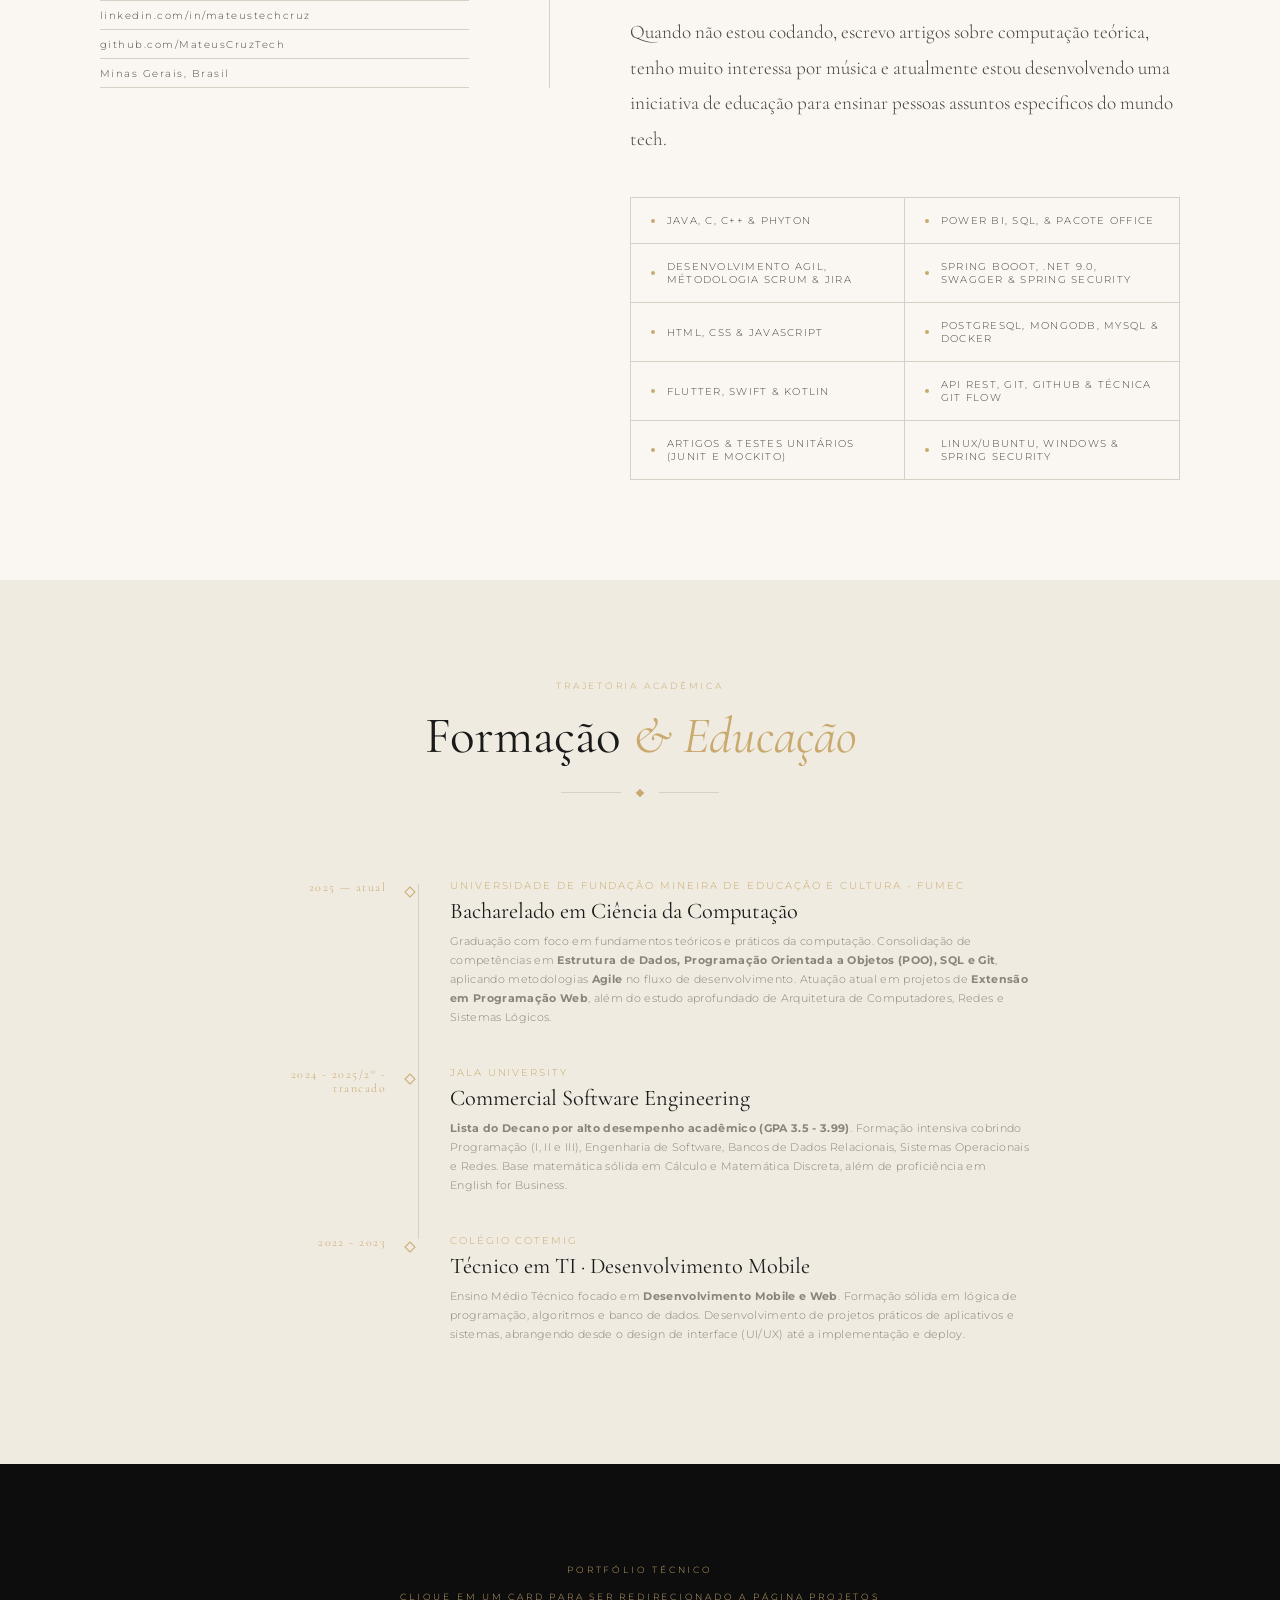
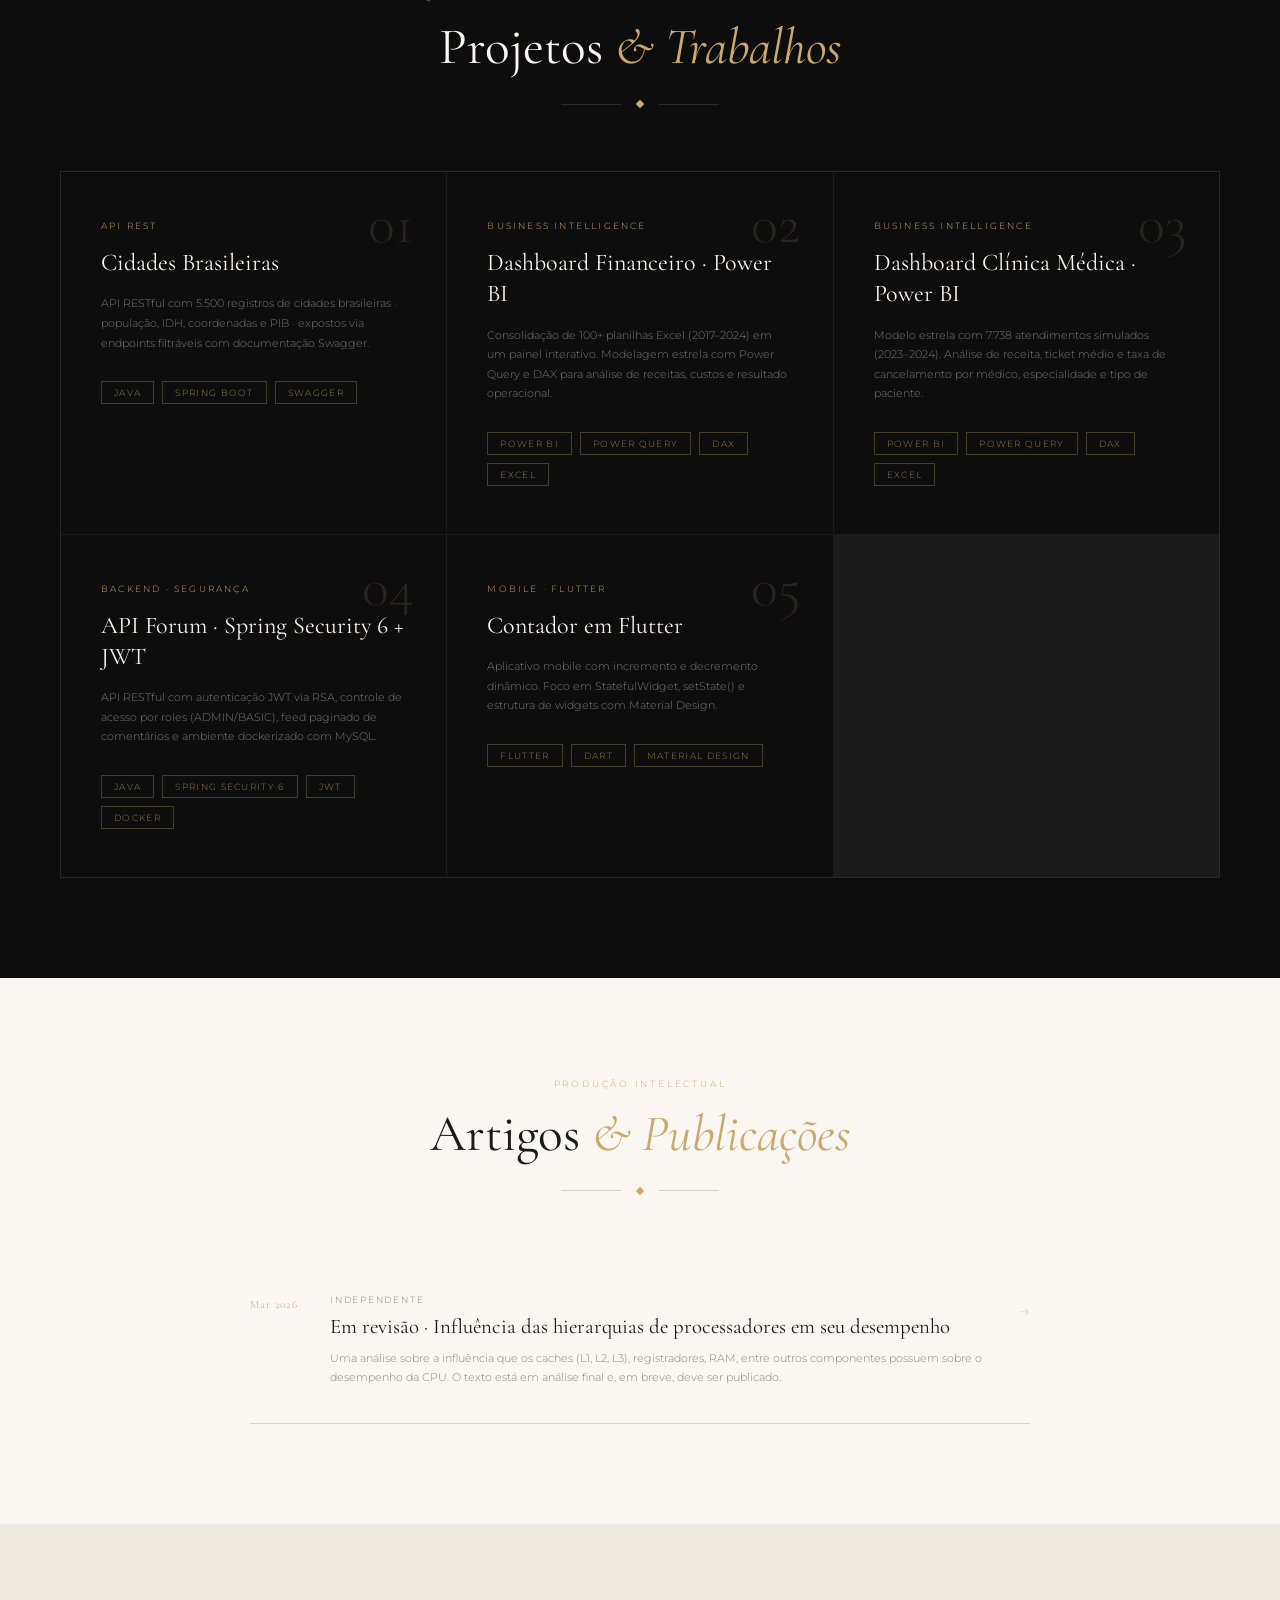
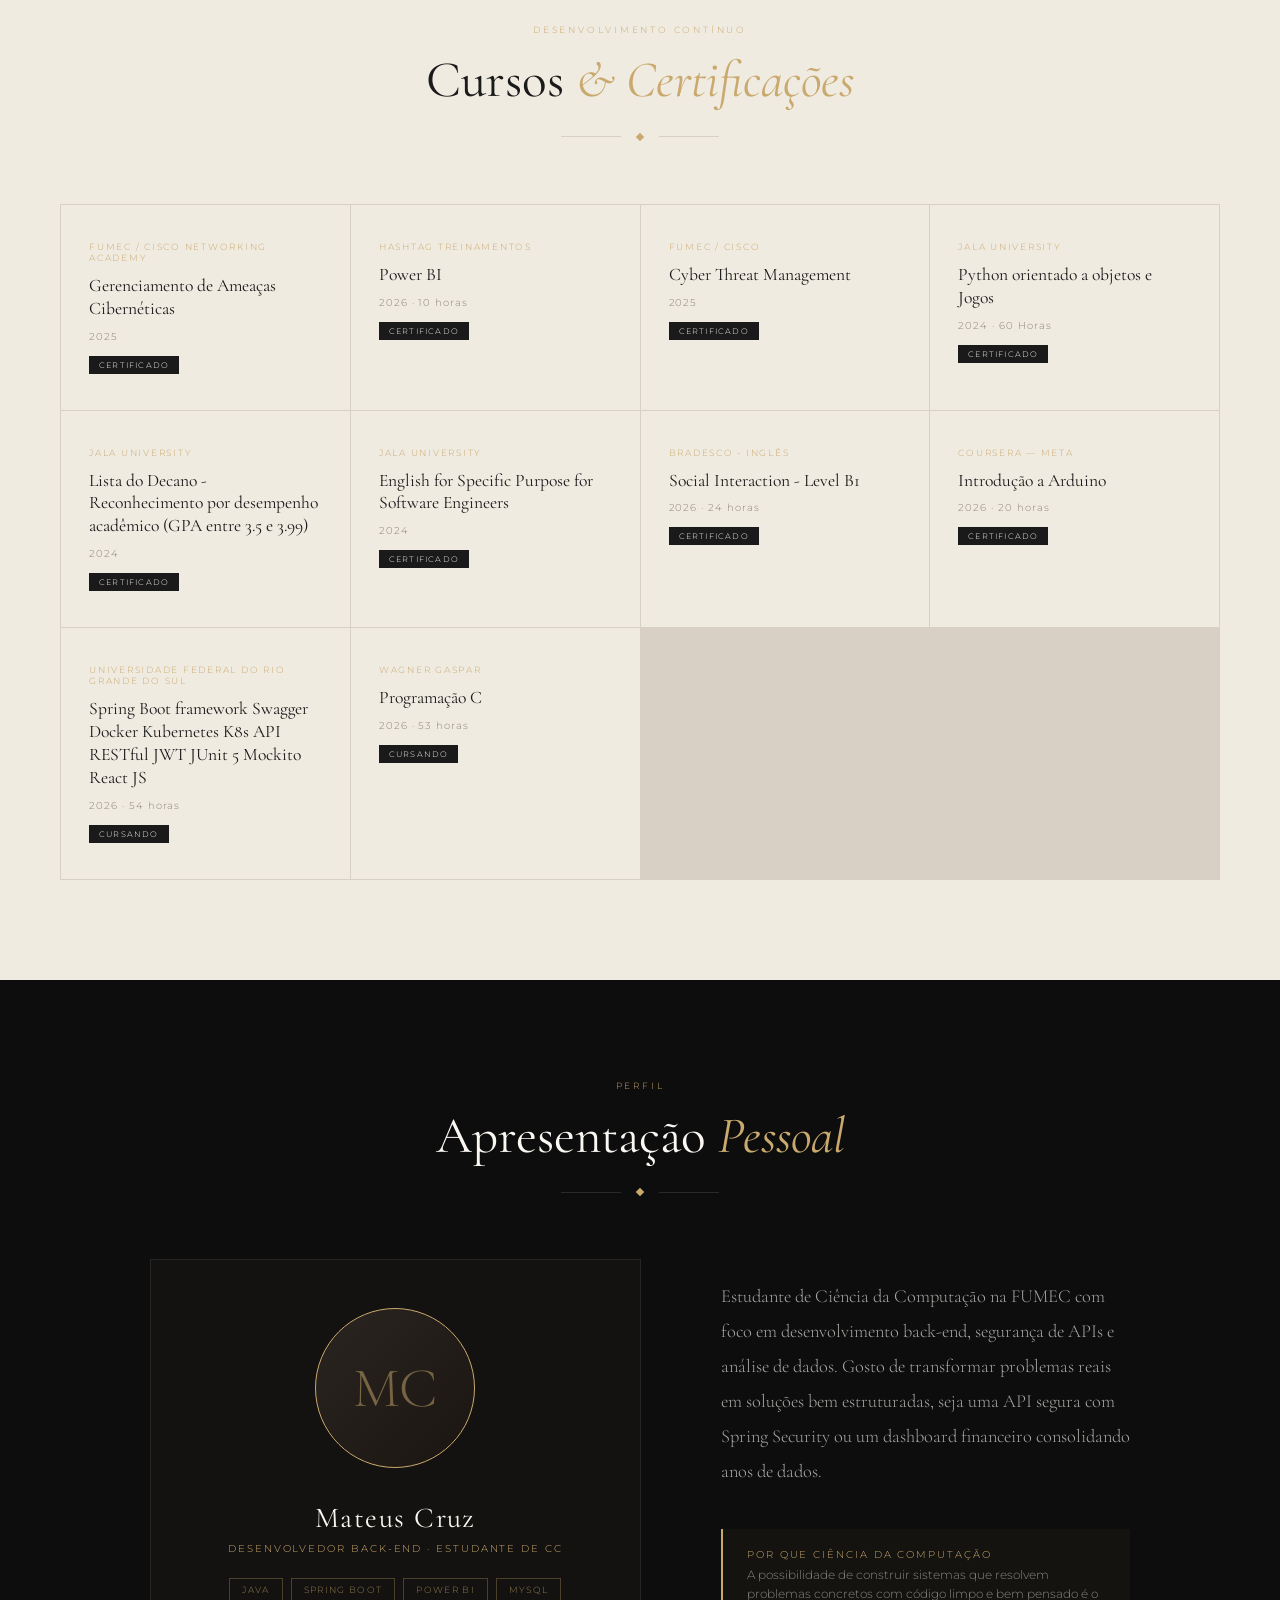
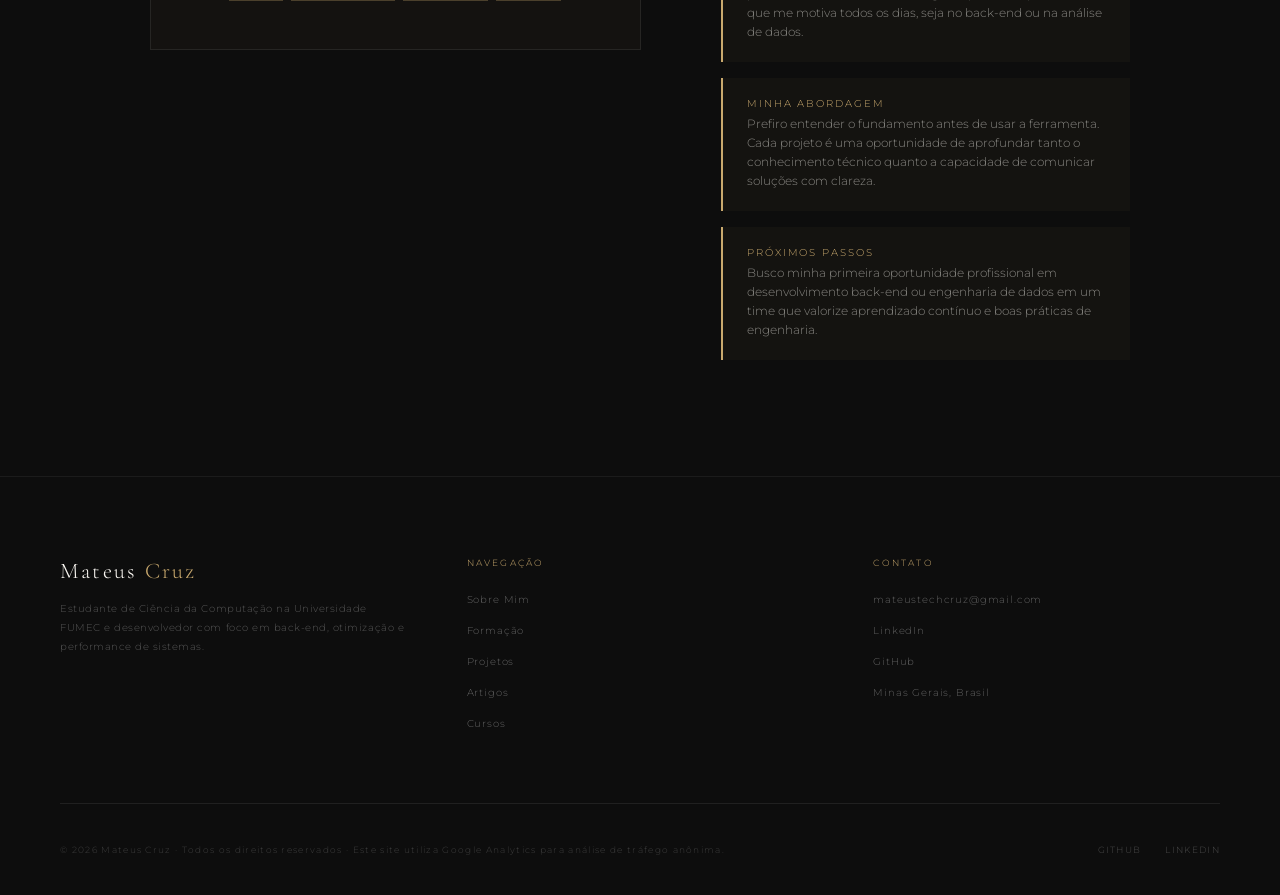
==== commit 733263ee: "Fix" ====
--- a/index.html
+++ b/index.html
@@ -5,6 +5,7 @@
     <meta charset="UTF-8">
     <meta name="viewport" content="width=device-width, initial-scale=1.0">
     <title>Mateus Cruz — Ciência da Computação</title>
+    <script async src="https://www.googletagmanager.com/gtag/js?id=G-LPCW3D3TZD"></script>
     <link rel="preconnect" href="https://fonts.googleapis.com">
     <link
         href="https://fonts.googleapis.com/css2?family=Cormorant+Garamond:ital,wght@0,300;0,400;0,500;0,600;1,300;1,400&family=Montserrat:wght@200;300;400;500&display=swap"
@@ -100,7 +101,7 @@
                     <span class="portrait-initial">M</span>
                 </div>
                 <div class="sobre-contact">
-                    <a href="mailto:mateusteccrz@gmail.com">mateusteccrz@gmail.com</a>
+                    <a href="mailto:mateustechcruz@gmail.com">mateustechcruz@gmail.com</a>
                     <a target="_blank" href="https://www.linkedin.com/in/mateustechcruz/">linkedin.com/in/mateustechcruz</a>
                     <a target="_blank" href="https://github.com/MateusCruzTech">github.com/MateusCruzTech</a>
                     <a href="#">Minas Gerais, Brasil</a>
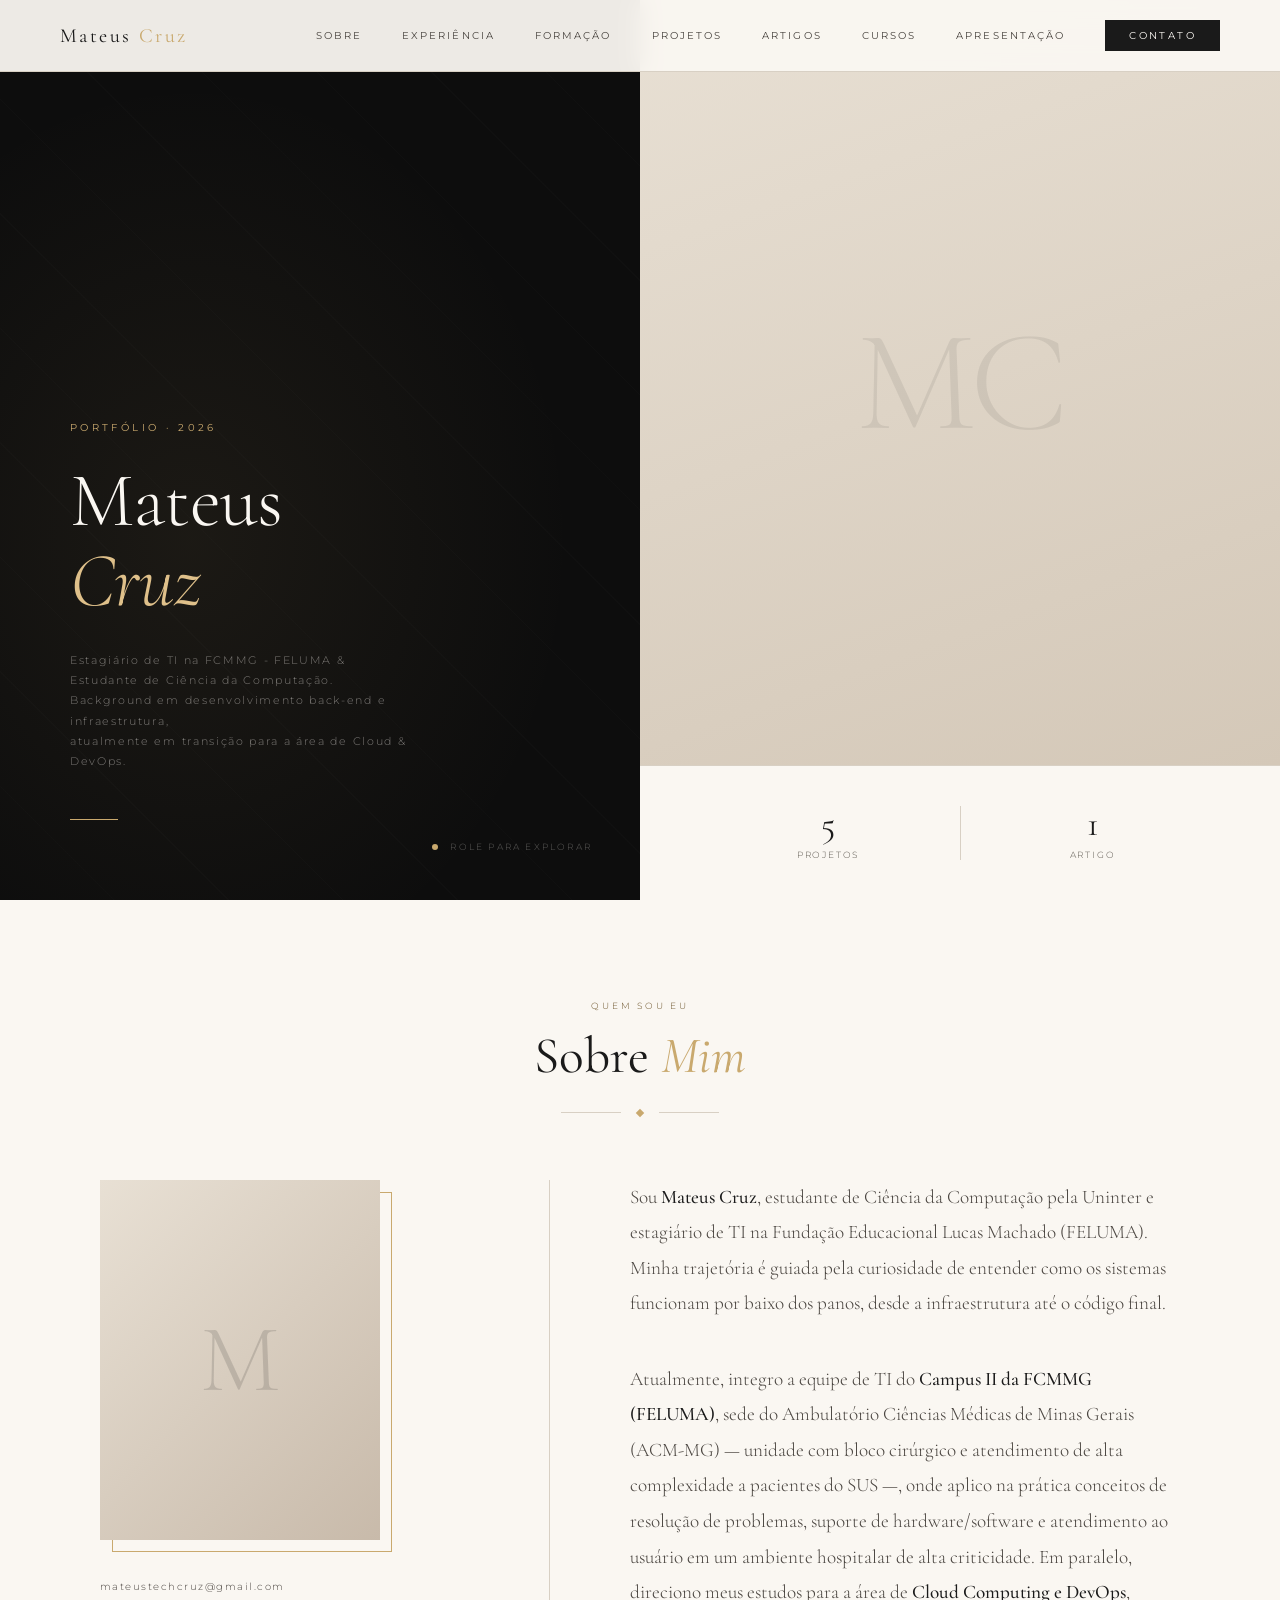
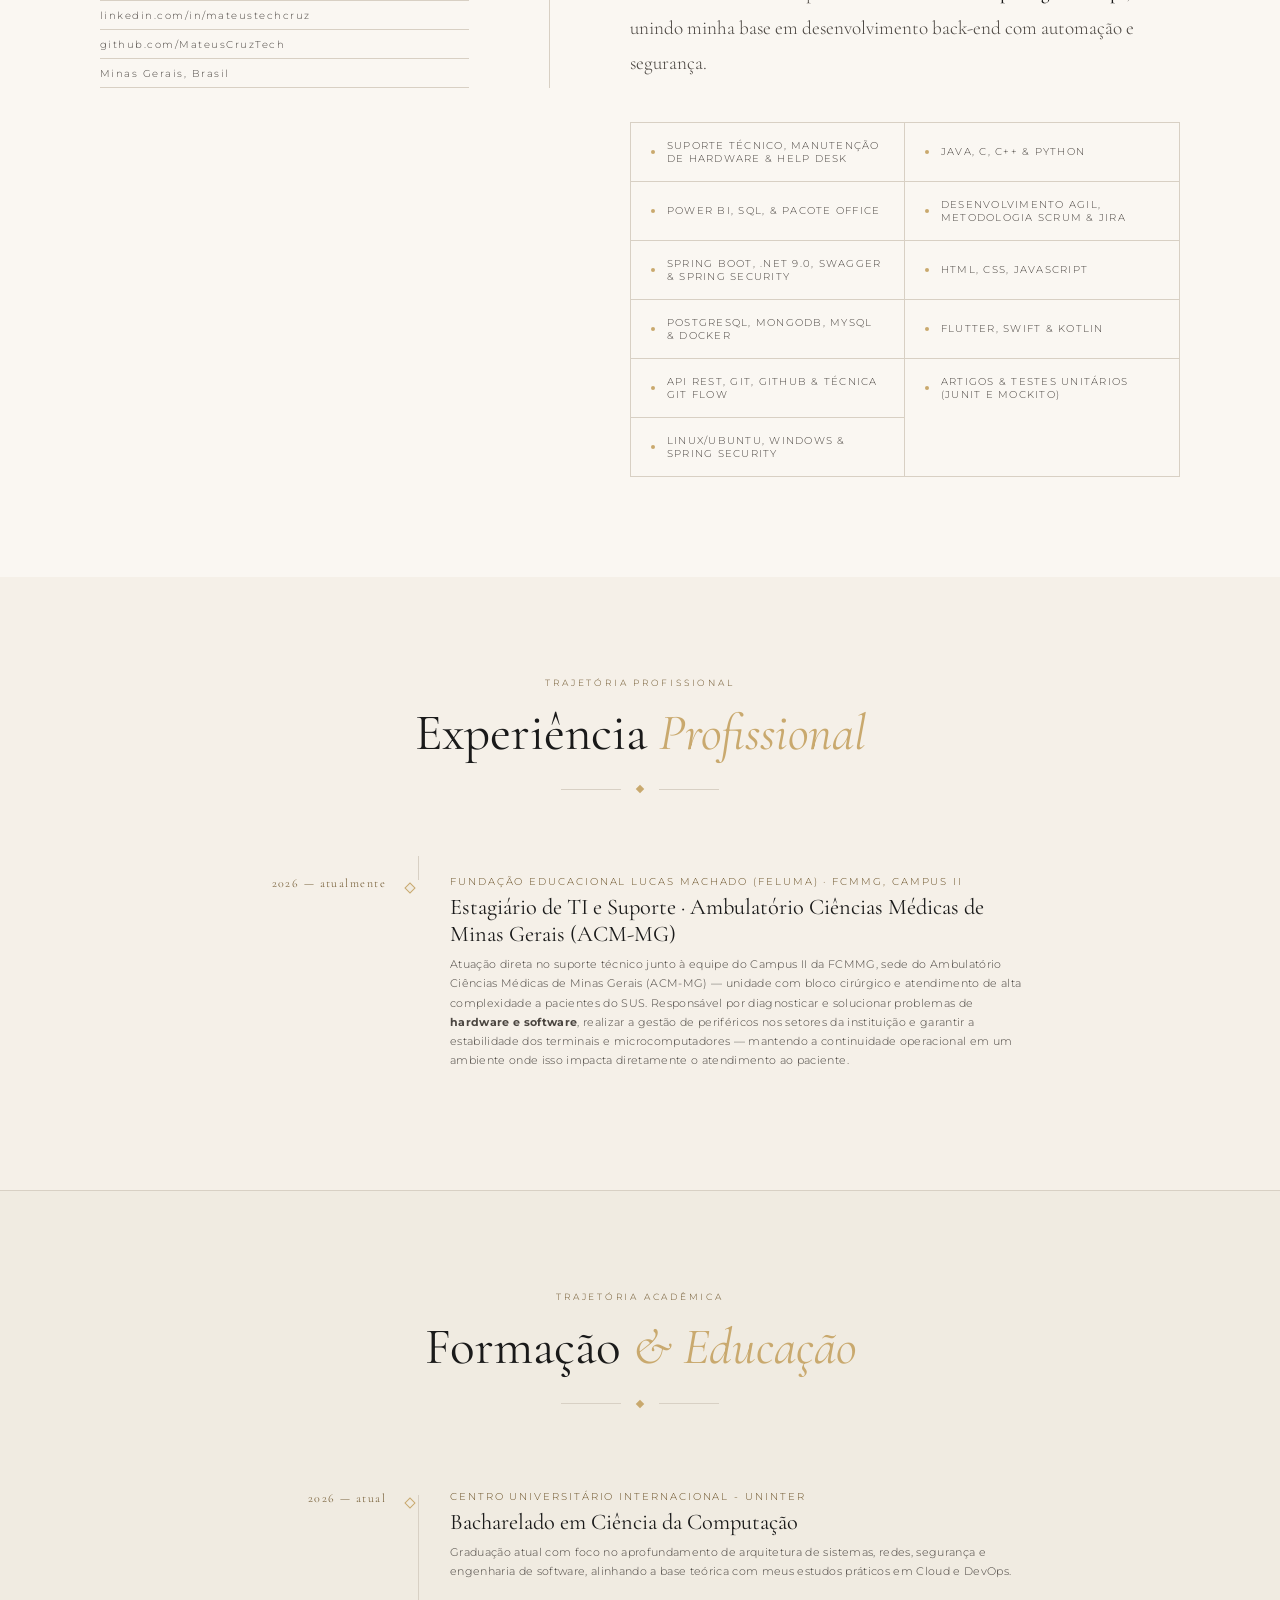
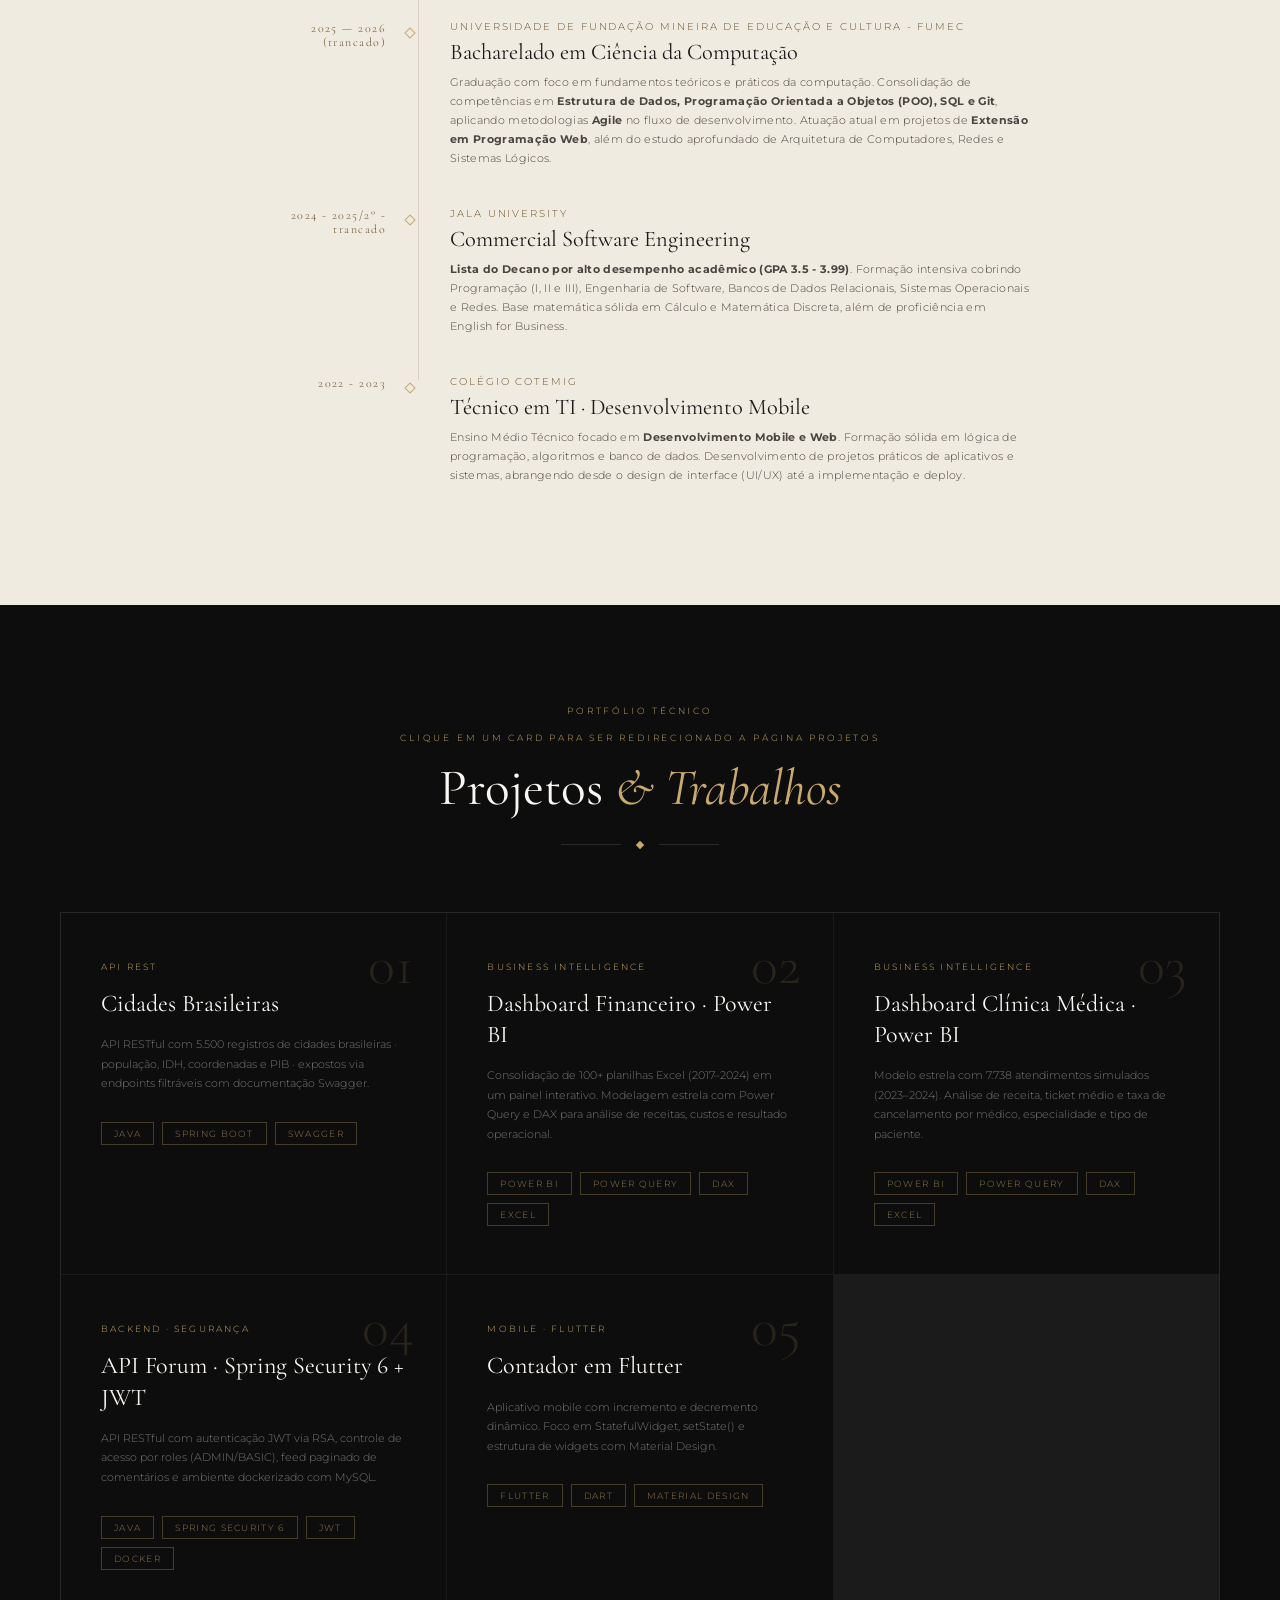
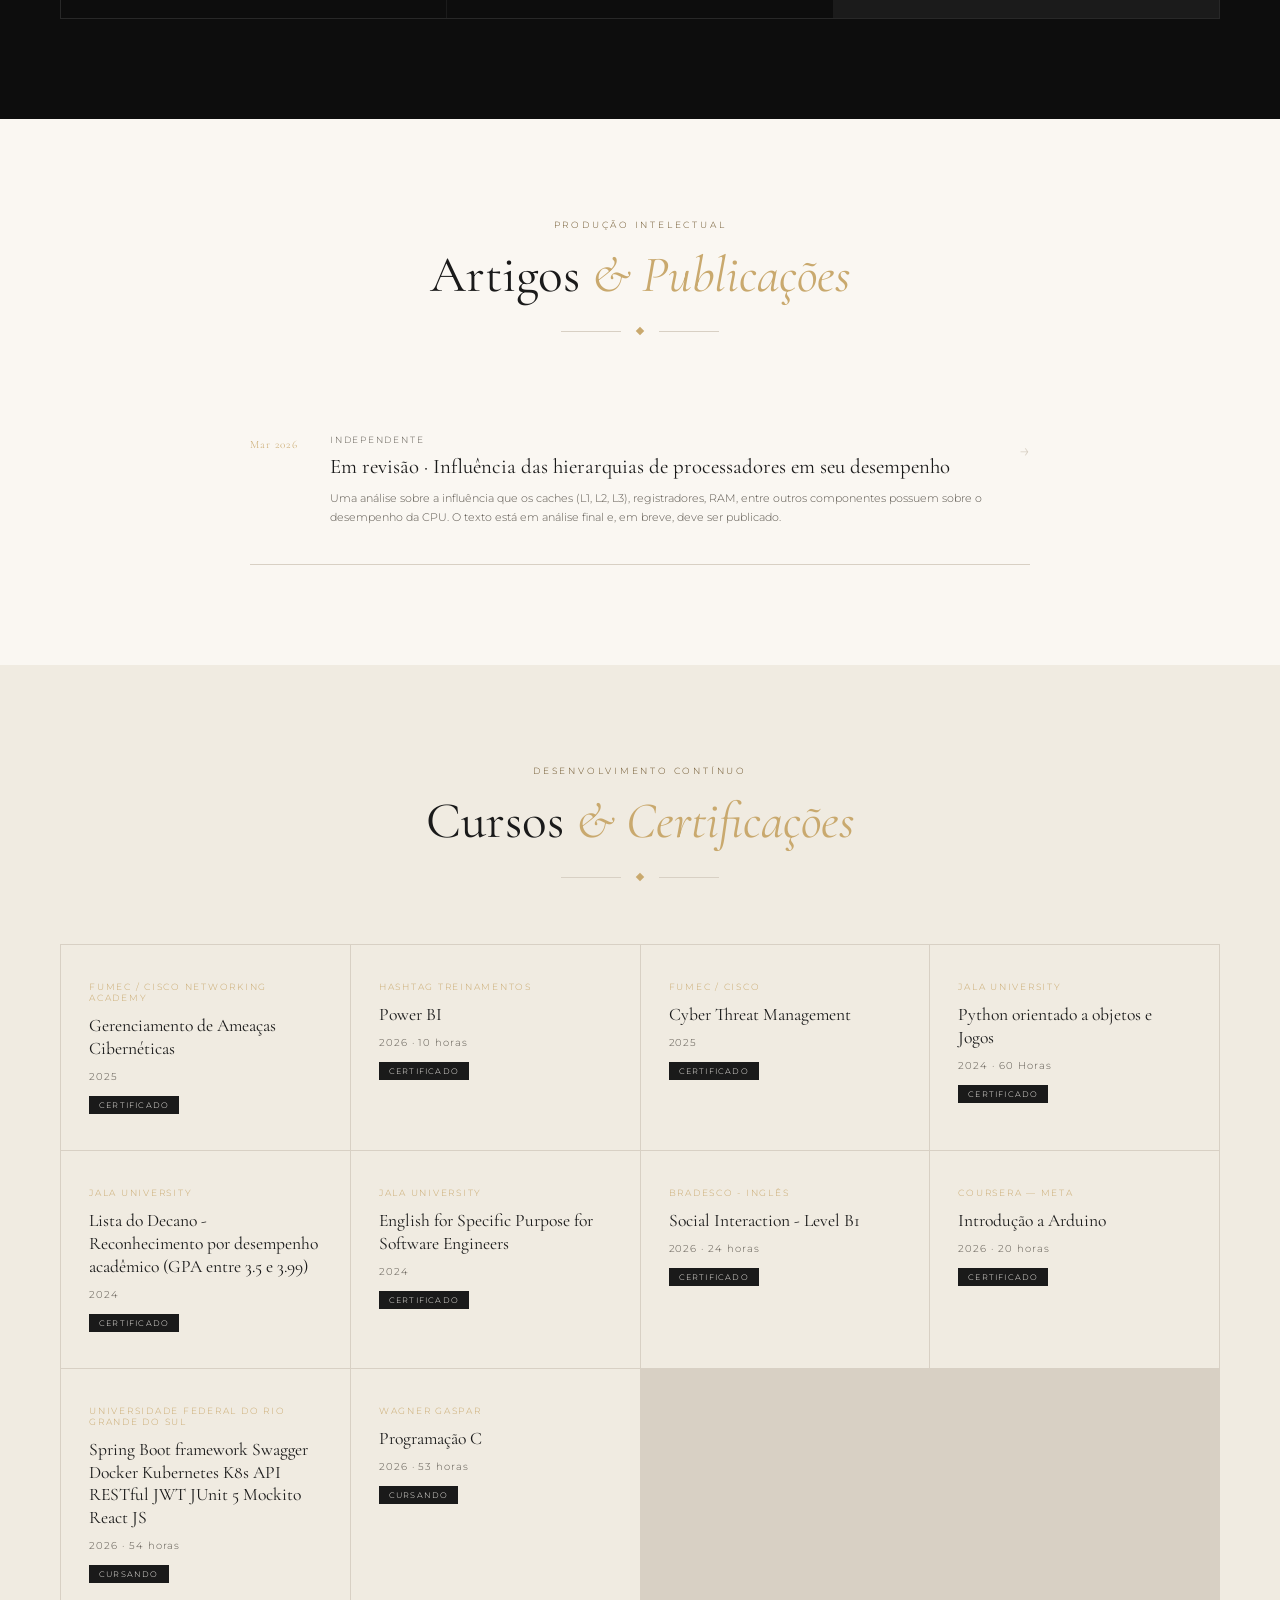
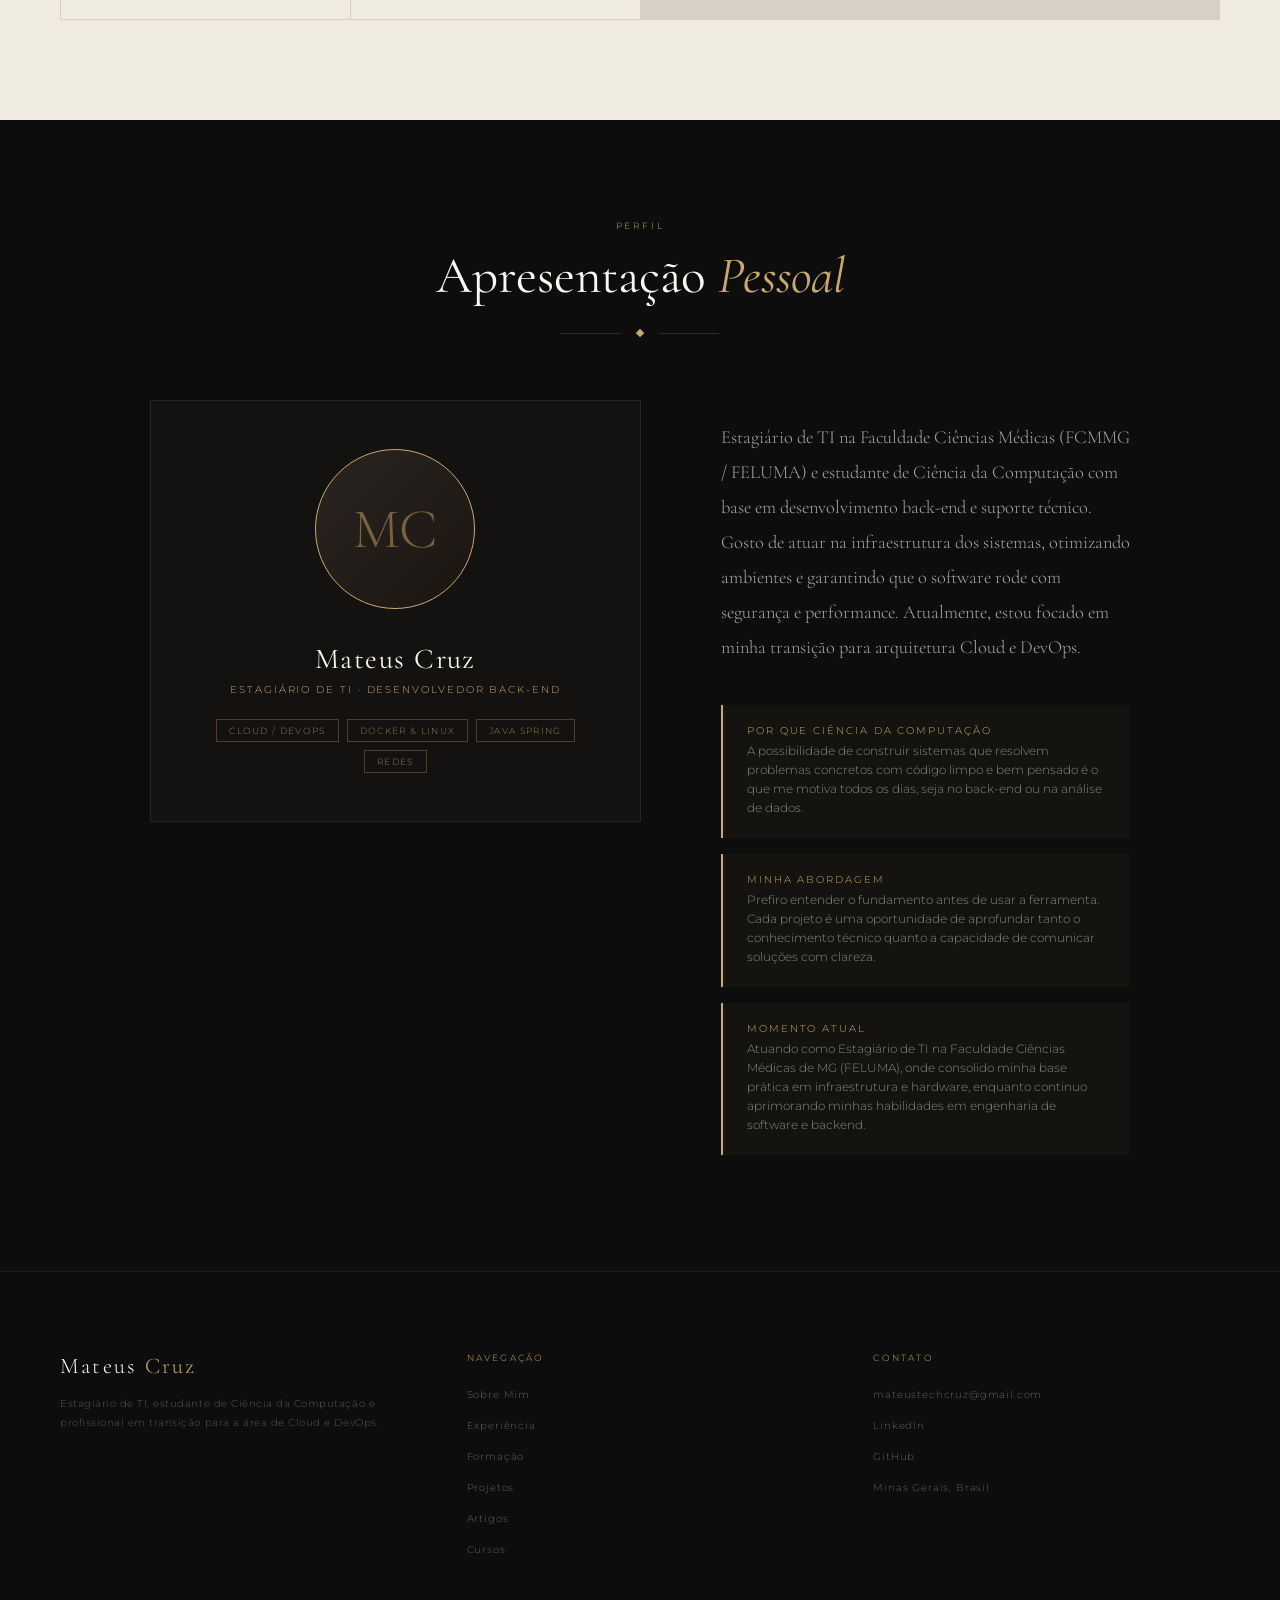
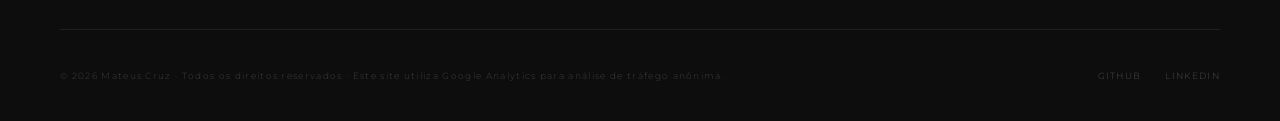
==== commit aeb89c2e: "Feature: Add seção de experiência com estágio" ====
--- a/index.html
+++ b/index.html
@@ -20,6 +20,7 @@
         <a href="#hero" class="logo">Mateus <span>Cruz</span></a>
         <nav>
             <a href="#sobre">Sobre</a>
+            <a href="#experiencia">Experiência</a>
             <a href="#formacao">Formação</a>
             <a href="pages/project_page/index.html">Projetos</a>
             <a href="pages/articles_page/index.html">Artigos</a>
@@ -36,6 +37,7 @@
 
     <nav class="mobile-nav" id="mobile-nav">
         <a href="#sobre">Sobre</a>
+         <a href="#experiencia">Experiência</a>
         <a href="#formacao">Formação</a>
         <a href="pages/project_page/index.html">Projetos</a>
         <a href="pages/articles_page/index.html">Artigos</a>
@@ -53,9 +55,9 @@
                 <em>Cruz</em>
             </h1>
             <p class="hero-tagline">
-                Estudante de Ciência da Computação<br>
-                com foco em desenvolvimento beck-end,<br>
-                área de dados e engenharia de software.
+                Estagiário de TI na FCMMG - FELUMA & Estudante de Ciência da Computação.<br>
+                Background em desenvolvimento back-end e infraestrutura,<br>
+                atualmente em transição para a área de Cloud & DevOps.
             </p>
             <div class="hero-line"></div>
             <div class="hero-scroll">
@@ -102,7 +104,8 @@
                 </div>
                 <div class="sobre-contact">
                     <a href="mailto:mateustechcruz@gmail.com">mateustechcruz@gmail.com</a>
-                    <a target="_blank" href="https://www.linkedin.com/in/mateustechcruz/">linkedin.com/in/mateustechcruz</a>
+                    <a target="_blank"
+                        href="https://www.linkedin.com/in/mateustechcruz/">linkedin.com/in/mateustechcruz</a>
                     <a target="_blank" href="https://github.com/MateusCruzTech">github.com/MateusCruzTech</a>
                     <a href="#">Minas Gerais, Brasil</a>
                 </div>
@@ -110,40 +113,44 @@
 
             <div class="sobre-right reveal">
                 <p class="sobre-body">
-                    Sou <strong>Mateus Cruz</strong>, estudante de Ciência da Computação pela Fundação Mineira de
-                    Educação e Cultura (FUMEC), no segundo ano de graduação. Minha trajetória acadêmica é guiada por uma
-                    curiosidade genuína sobre como sistemas inteligentes podem transformar a maneira como interagimos
-                    com o mundo digital.
+                    Sou <strong>Mateus Cruz</strong>, estudante de Ciência da Computação pela Uninter e estagiário de TI
+                    na Fundação Educacional Lucas Machado (FELUMA). Minha trajetória é guiada pela curiosidade de
+                    entender como os sistemas funcionam por baixo dos panos, desde a infraestrutura até o código final.
                 </p>
                 <p class="sobre-body">
-                    Atuo na interseção entre <strong>engenharia e publicação de artigos</strong>, contribuindo com
-                    projetos onde
-                    desenvolvendo soluções de back-end de alta performance e participando ativamente
-                    da comunidade de tecnologia. Acredito que a excelência técnica, aliada a uma visão humanista, é o
-                    que diferencia soluções verdadeiramente relevantes.
+                    Atualmente, integro a equipe de TI do <strong>Campus II da FCMMG (FELUMA)</strong>, sede do
+                    Ambulatório Ciências Médicas de Minas Gerais (ACM-MG) — unidade com bloco cirúrgico e atendimento
+                    de alta complexidade a pacientes do SUS —, onde aplico na prática conceitos de resolução de
+                    problemas, suporte de hardware/software e atendimento ao usuário em um ambiente hospitalar de
+                    alta criticidade. Em paralelo, direciono meus estudos para a área de <strong>Cloud Computing e
+                        DevOps</strong>, unindo minha base em desenvolvimento back-end com automação e segurança.
                 </p>
+                <!--
                 <p class="sobre-body">
                     Quando não estou codando, escrevo artigos sobre computação teórica, tenho muito interessa por música
                     e
                     atualmente estou desenvolvendo uma iniciativa de educação para ensinar pessoas assuntos especificos
                     do mundo tech.
-                </p>
+                </p>*/-->
 
                 <div class="skills-list">
                     <div class="skill-item">
-                        <div class="skill-dot"></div>Java, C, C++ & Phyton
+                        <div class="skill-dot"></div>Suporte Técnico, Manutenção de Hardware & Help Desk
+                    </div>
+                    <div class="skill-item">
+                        <div class="skill-dot"></div>Java, C, C++ & Python
                     </div>
                     <div class="skill-item">
                         <div class="skill-dot"></div>Power BI, SQL, & Pacote office
                     </div>
                     <div class="skill-item">
-                        <div class="skill-dot"></div>Desenvolvimento agil, Métodologia Scrum & Jira
-                    </div>
-                    <div class="skill-item">
-                        <div class="skill-dot"></div>Spring Booot, .NET 9.0, Swagger & Spring Security
-                    </div>
-                    <div class="skill-item">
-                        <div class="skill-dot"></div>Html, Css & Javascript
+                        <div class="skill-dot"></div>Desenvolvimento agil, Metodologia Scrum & Jira
+                    </div>
+                    <div class="skill-item">
+                        <div class="skill-dot"></div>Spring Boot, .NET 9.0, Swagger & Spring Security
+                    </div>
+                    <div class="skill-item">
+                        <div class="skill-dot"></div>HTML, CSS, JavaScript
                     </div>
                     <div class="skill-item">
                         <div class="skill-dot"></div>PostgreSQL, MongoDB, MySql & Docker
@@ -165,6 +172,37 @@
         </div>
     </section>
 
+
+    <section id="experiencia">
+        <div class="section-header reveal">
+            <span class="section-eyebrow">Trajetória Profissional</span>
+            <h2 class="section-title">Experiência <em>Profissional</em></h2>
+            <div class="divider">
+                <div class="divider-line"></div>
+                <div class="divider-diamond"></div>
+                <div class="divider-line"></div>
+            </div>
+        </div>
+
+        <div class="timelineExp reveal">
+            <div class="timeline-item">
+                <div class="timeline-year">2026 — atualmente</div>
+                <div class="timeline-content">
+                    <div class="timeline-inst">Fundação Educacional Lucas Machado (FELUMA) · FCMMG, Campus II</div>
+                    <div class="timeline-degree">Estagiário de TI e Suporte · Ambulatório Ciências Médicas de Minas Gerais (ACM-MG)</div>
+                    <div class="timeline-desc">
+                        Atuação direta no suporte técnico junto à equipe do Campus II da FCMMG, sede do Ambulatório
+                        Ciências Médicas de Minas Gerais (ACM-MG) — unidade com bloco cirúrgico e atendimento de alta
+                        complexidade a pacientes do SUS. Responsável por diagnosticar e solucionar problemas de
+                        <strong>hardware e software</strong>, realizar a gestão de periféricos nos setores da
+                        instituição e garantir a estabilidade dos terminais e microcomputadores — mantendo a
+                        continuidade operacional em um ambiente onde isso impacta diretamente o atendimento ao
+                        paciente.
+                    </div>
+                </div>
+            </div>
+        </div>
+    </section>
 
     <section id="formacao">
         <div class="section-header reveal">
@@ -179,7 +217,18 @@
 
         <div class="timeline reveal">
             <div class="timeline-item">
-                <div class="timeline-year">2025 — atual</div>
+                <div class="timeline-year">2026 — atual</div>
+                <div class="timeline-content">
+                    <div class="timeline-inst">Centro Universitário Internacional - Uninter</div>
+                    <div class="timeline-degree">Bacharelado em Ciência da Computação</div>
+                    <div class="timeline-desc">
+                        Graduação atual com foco no aprofundamento de arquitetura de sistemas, redes, segurança e
+                        engenharia de software, alinhando a base teórica com meus estudos práticos em Cloud e DevOps.
+                    </div>
+                </div>
+            </div>
+            <div class="timeline-item">
+                <div class="timeline-year">2025 — 2026 (trancado)</div>
                 <div class="timeline-content">
                     <div class="timeline-inst">Universidade de Fundação Mineira de Educação e Cultura - FUMEC</div>
                     <div class="timeline-degree">Bacharelado em Ciência da Computação</div>
@@ -303,7 +352,8 @@
             <div class="project-card">
                 <div class="project-num">05</div>
                 <span class="project-tag">Mobile · Flutter</span>
-                <div class="project-title"><a href="pages/projects/app_contador_pessoas/index.html">Contador em Flutter</a>
+                <div class="project-title"><a href="pages/projects/app_contador_pessoas/index.html">Contador em
+                        Flutter</a>
                 </div>
                 <div class="project-desc">Aplicativo mobile com incremento e decremento dinâmico. Foco em
                     StatefulWidget, setState() e estrutura de widgets com Material Design.</div>
@@ -334,15 +384,17 @@
                 <div class="artigo-content">
                     <div class="artigo-pub">Independente</div>
                     <div class="artigo-title">Em revisão · Influência das hierarquias de processadores em seu
-                            desempenho</div>
-                    <div class="artigo-abstract">Uma análise sobre a influência que os caches (L1, L2, L3), registradores, RAM, entre outros
-                            componentes possuem sobre o desempenho da CPU. O texto está em análise final e, em breve,
-                            deve ser publicado.</div>
-                </div>
-                <div class="artigo-arrow"><a href="pages/articles_page/index.html" style="text-decoration: none;color: #D8D0C4;">→</a></div>
-            </div>
-
-          
+                        desempenho</div>
+                    <div class="artigo-abstract">Uma análise sobre a influência que os caches (L1, L2, L3),
+                        registradores, RAM, entre outros
+                        componentes possuem sobre o desempenho da CPU. O texto está em análise final e, em breve,
+                        deve ser publicado.</div>
+                </div>
+                <div class="artigo-arrow"><a href="pages/articles_page/index.html"
+                        style="text-decoration: none;color: #D8D0C4;">→</a></div>
+            </div>
+
+
         </div>
     </section>
 
@@ -453,22 +505,19 @@
                 </div>
                 <div class="perfil-info">
                     <div class="perfil-nome">Mateus Cruz</div>
-                    <div class="perfil-cargo">Desenvolvedor Back-end · Estudante de CC</div>
+                    <div class="perfil-cargo">Estagiário de TI · Desenvolvedor Back-end</div>
                     <div class="perfil-tags">
-                        <span>Java</span>
-                        <span>Spring Boot</span>
-                        <span>Power BI</span>
-                        <span>MySQL</span>
+                        <span>Cloud / DevOps</span>
+                        <span>Docker & Linux</span>
+                        <span>Java Spring</span>
+                        <span>Redes</span>
                     </div>
                 </div>
             </div>
 
             <div class="apresentacao-text reveal">
                 <p class="apresentacao-body">
-                    Estudante de Ciência da Computação na FUMEC com foco em desenvolvimento back-end,
-                    segurança de APIs e análise de dados. Gosto de transformar problemas reais em
-                    soluções bem estruturadas, seja uma API segura com Spring Security ou um
-                    dashboard financeiro consolidando anos de dados.
+                    Estagiário de TI na Faculdade Ciências Médicas (FCMMG / FELUMA) e estudante de Ciência da Computação com base em desenvolvimento back-end e suporte técnico. Gosto de atuar na infraestrutura dos sistemas, otimizando ambientes e garantindo que o software rode com segurança e performance. Atualmente, estou focado em minha transição para arquitetura Cloud e DevOps.
                 </p>
 
                 <div class="apresentacao-highlights">
@@ -487,10 +536,11 @@
                         </div>
                     </div>
                     <div class="highlight">
-                        <div class="highlight-title">Próximos Passos</div>
-                        <div class="highlight-text">Busco minha primeira oportunidade profissional em
-                            desenvolvimento back-end ou engenharia de dados em um time que valorize
-                            aprendizado contínuo e boas práticas de engenharia.
+                        <div class="highlight-title">Momento Atual</div>
+                        <div class="highlight-text">
+                            Atuando como Estagiário de TI na Faculdade Ciências Médicas de MG (FELUMA), onde consolido
+                            minha base prática em infraestrutura e hardware, enquanto continuo aprimorando minhas
+                            habilidades em engenharia de software e backend.
                         </div>
                     </div>
                 </div>
@@ -505,14 +555,14 @@
         <div class="footer-top">
             <div>
                 <div class="footer-brand">Mateus <span>Cruz</span></div>
-                <p class="footer-bio">Estudante de Ciência da Computação na Universidade FUMEC e desenvolvedor com foco
-                    em back-end, otimização e performance de sistemas.</p>
+     <p class="footer-bio">Estagiário de TI, estudante de Ciência da Computação e profissional em transição para a área de Cloud e DevOps.</p>
             </div>
 
             <div>
                 <div class="footer-col-title">Navegação</div>
                 <ul class="footer-links">
                     <li><a href="/index.html#sobre">Sobre Mim</a></li>
+                    <li><a href="/index.html#experiencia">Experiência</a></li>
                     <li><a href="/index.html#formacao">Formação</a></li>
                     <li><a href="/pages/project_page/index.html">Projetos</a></li>
                     <li><a href="/pages/articles_page/index.html">Artigos</a></li>
@@ -533,7 +583,8 @@
         </div>
 
         <div class="footer-bottom">
-            <div class="footer-copy">© 2026 Mateus Cruz · Todos os direitos reservados · Este site utiliza Google Analytics para análise de tráfego anônima.</div>
+            <div class="footer-copy">© 2026 Mateus Cruz · Todos os direitos reservados · Este site utiliza Google
+                Analytics para análise de tráfego anônima.</div>
             <div class="footer-social">
                 <a href="https://github.com/MateusCruzTech" target="_blank">GitHub</a>
                 <a href="https://www.linkedin.com/m/in/mateustechcruz" target="_blank">LinkedIn</a>
--- a/pages/main/style.css
+++ b/pages/main/style.css
@@ -1,4 +1,4 @@
- *,
+*,
  *::before,
  *::after {
      box-sizing: border-box;
@@ -11,10 +11,11 @@
      --ivory: #FAF7F2;
      --gold: #C9A96E;
      --gold-light: #DFC08A;
+    --gold-deep: #6B5228;
      --charcoal: #1A1A1A;
      --dark: #0D0D0D;
      --mid: #4A4540;
-     --light-mid: #8A847C;
+     --light-mid: #5C574F;
      --border: #D8D0C4;
      --section-bg: #F0EBE1;
      --serif: 'Cormorant Garamond', Georgia, serif;
@@ -327,7 +328,7 @@
      font-size: 0.58rem;
      letter-spacing: 0.3em;
      text-transform: uppercase;
-     color: var(--gold);
+     color: var(--gold-deep);
      display: block;
      margin-bottom: 16px;
  }
@@ -488,12 +489,23 @@
  }
 
 
+ #experiencia {
+     background: var(--cream);
+ }
+
  #formacao {
      background: var(--section-bg);
+     border-top: 1px solid var(--border);
  }
 
  .timeline {
      max-width: 900px;
+     margin: 0 auto;
+     padding: 0 60px 100px;
+ }
+
+ .timelineExp{
+      max-width: 900px;
      margin: 0 auto;
      padding: 0 60px 100px;
  }
@@ -532,7 +544,7 @@
      font-family: var(--serif);
      font-size: 0.75rem;
      letter-spacing: 0.12em;
-     color: var(--gold);
+     color: var(--gold-deep);
      padding: 20px 24px 20px 0;
      text-align: right;
  }
@@ -558,7 +570,7 @@
      font-size: 0.6rem;
      letter-spacing: 0.2em;
      text-transform: uppercase;
-     color: var(--gold);
+     color: var(--gold-deep);
      margin-bottom: 6px;
  }
 
@@ -573,7 +585,7 @@
  .timeline-desc {
      font-size: 0.7rem;
      line-height: 1.7;
-     color: var(--light-mid);
+     color: var(--mid);
      letter-spacing: 0.03em;
  }
 
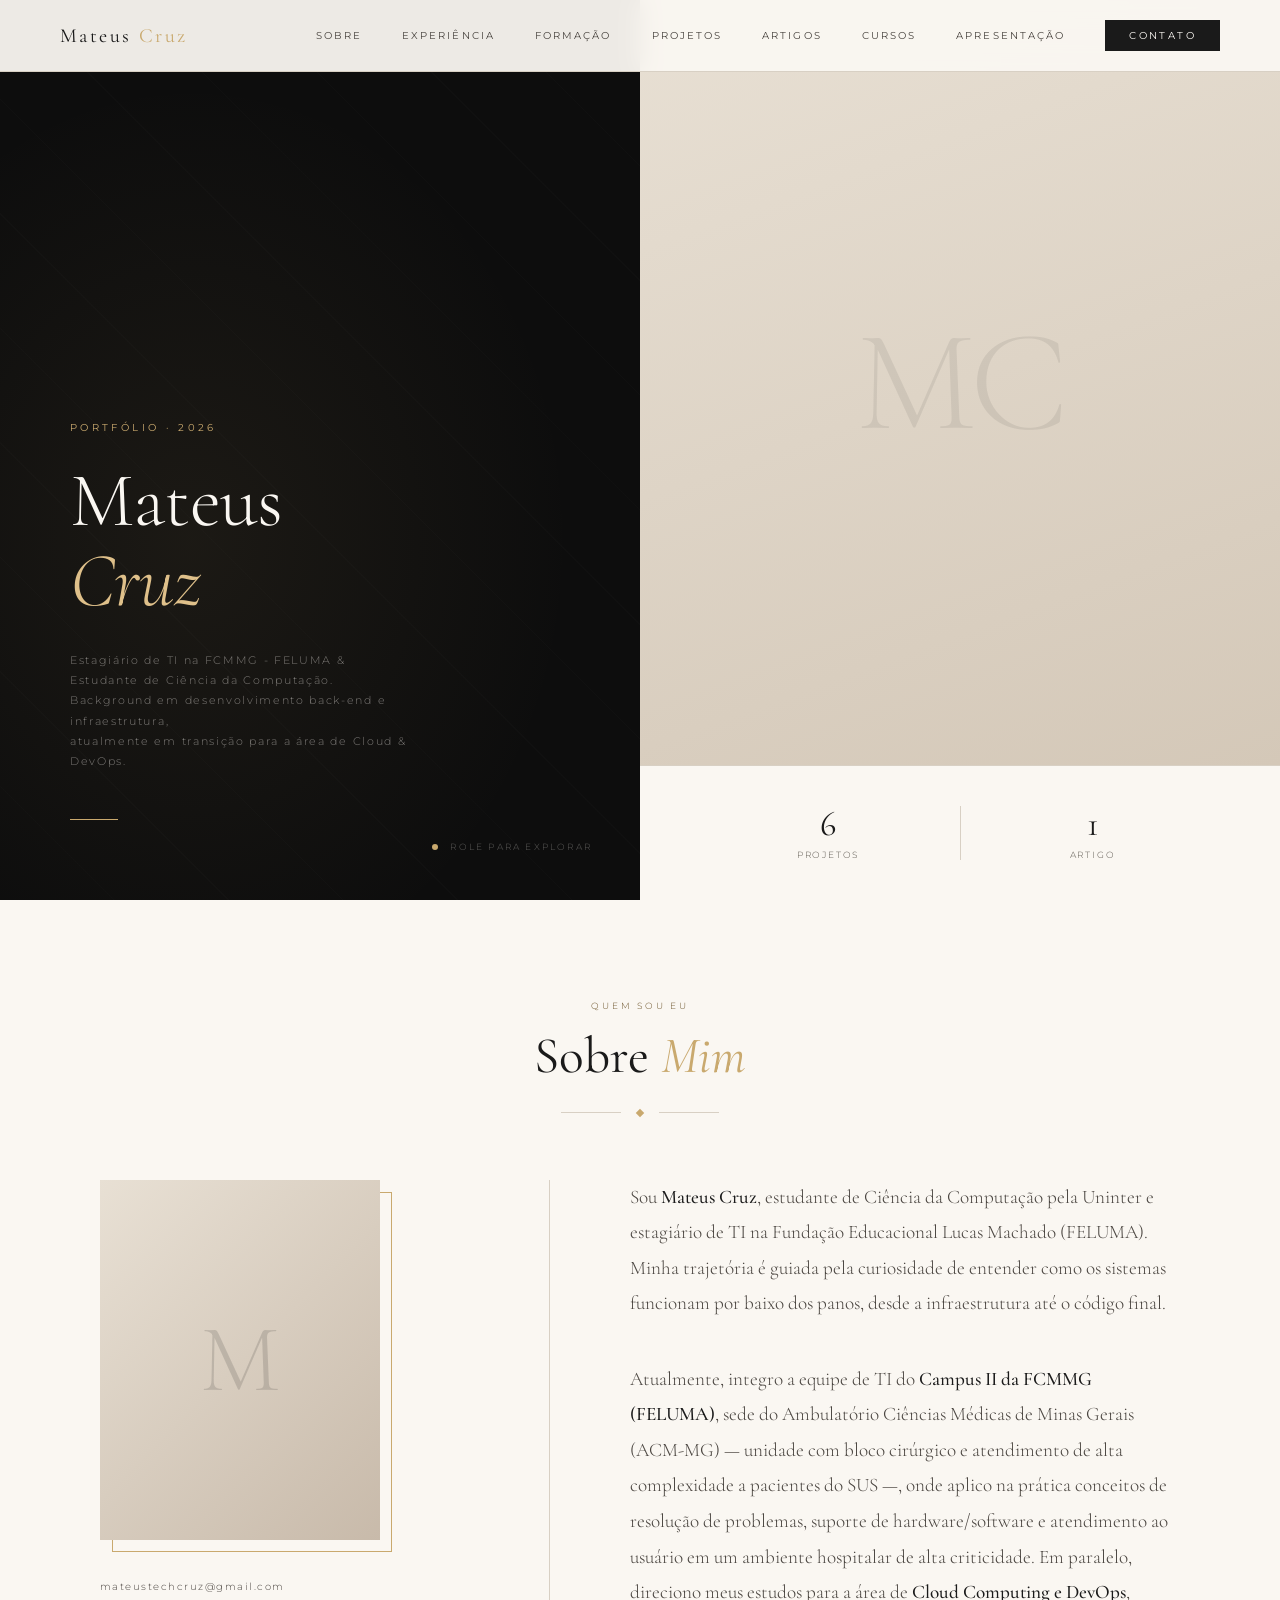
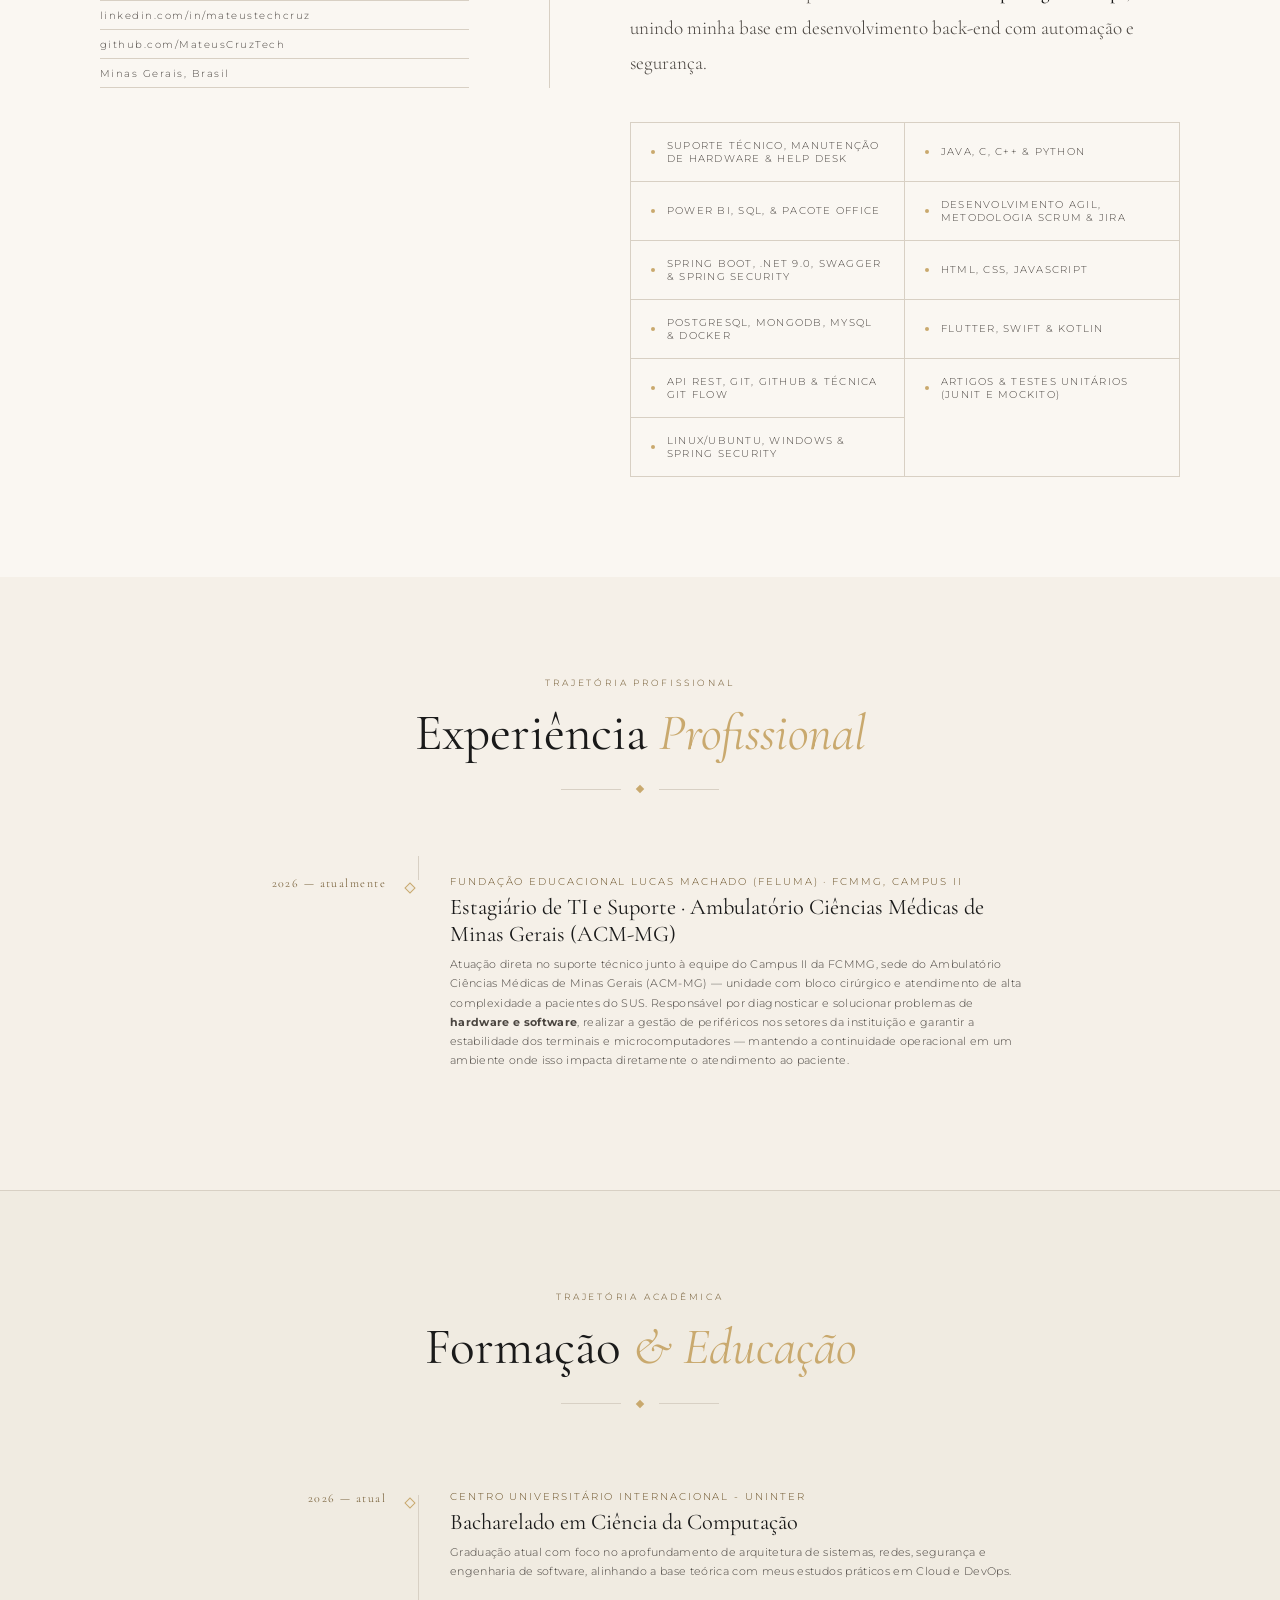
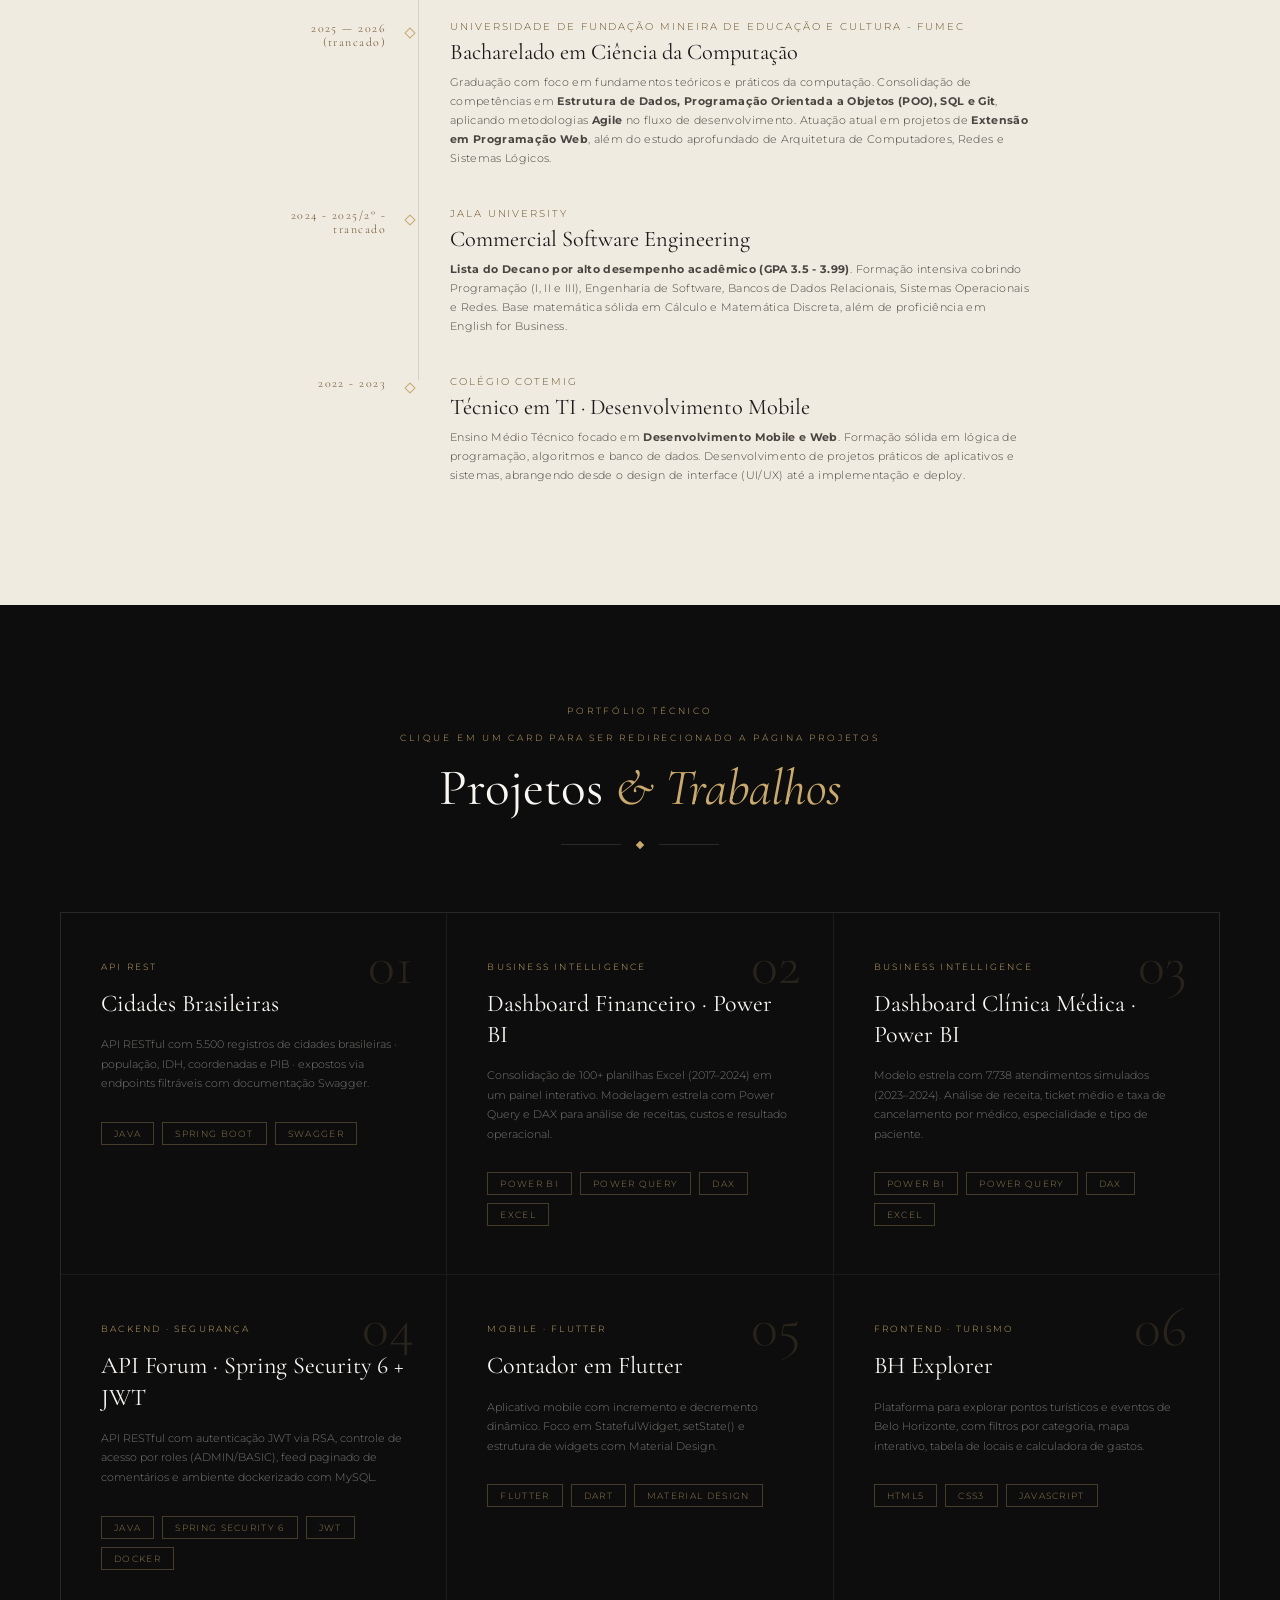
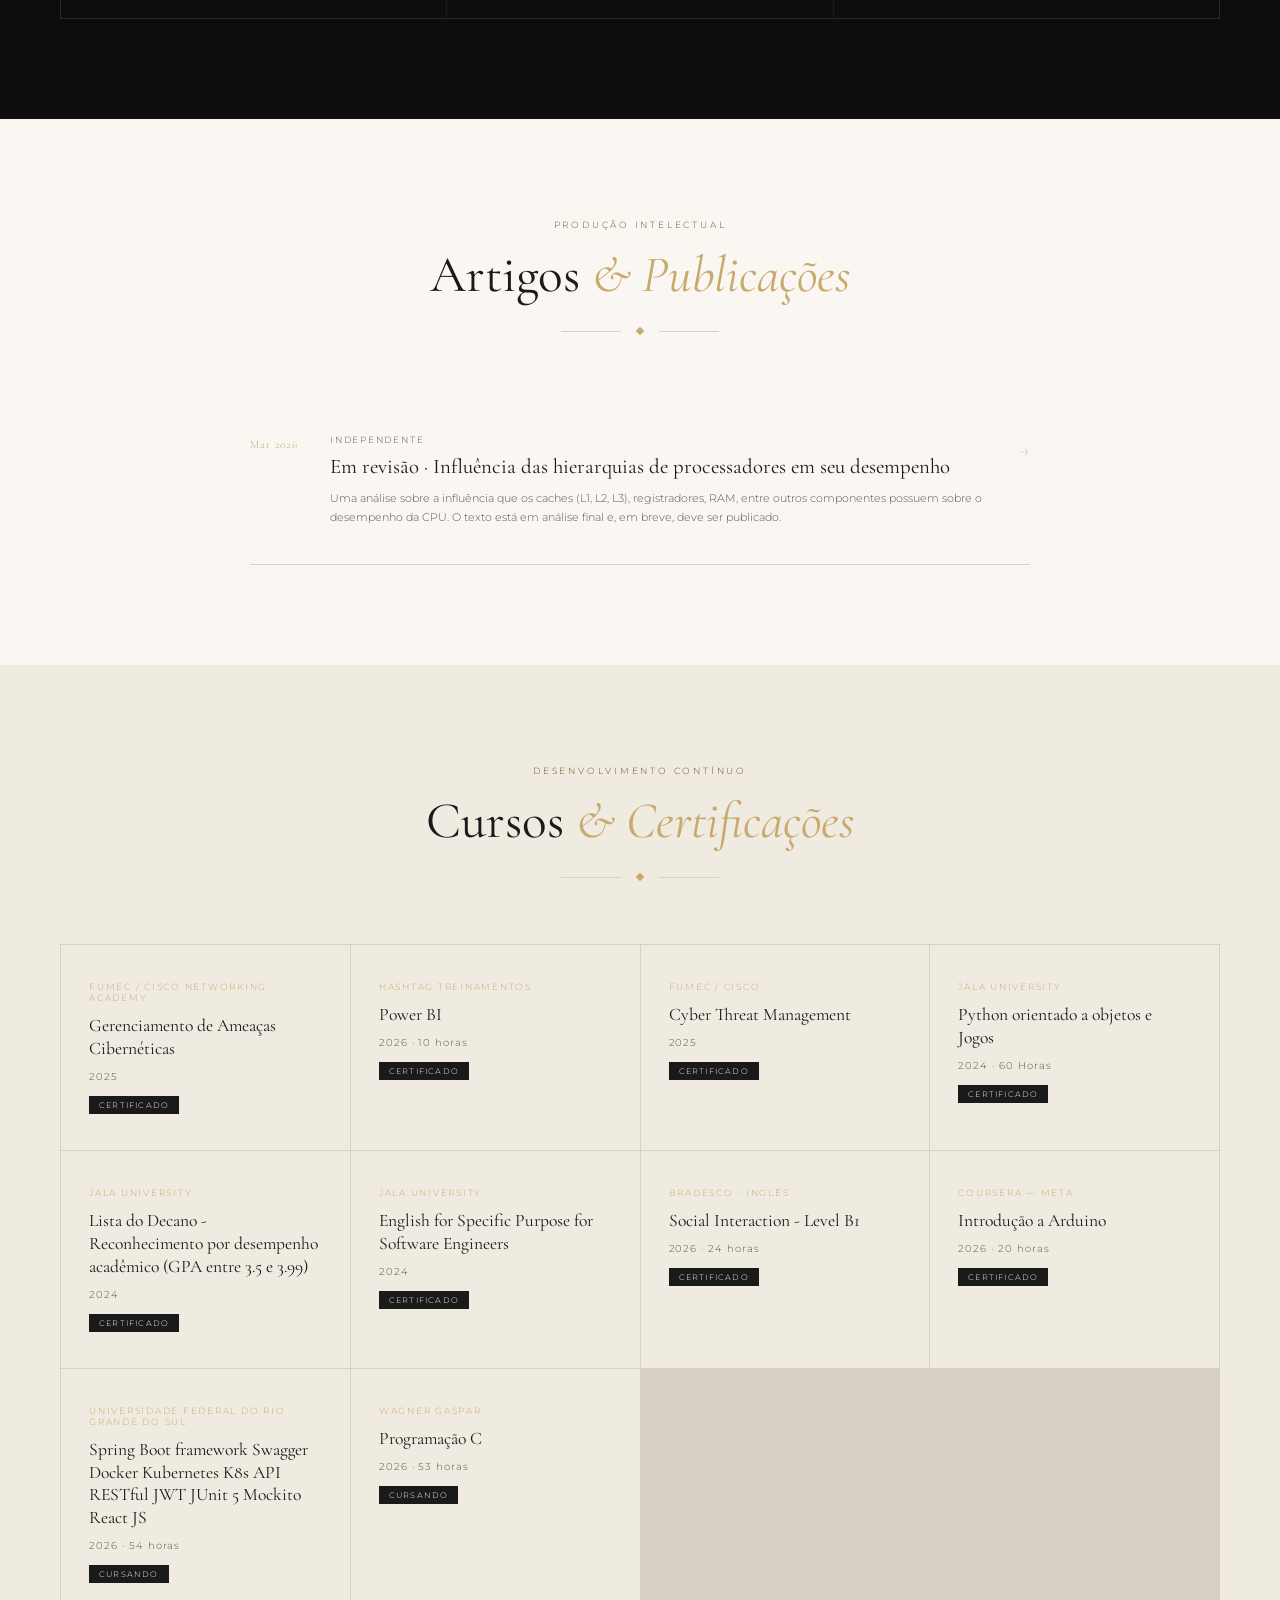
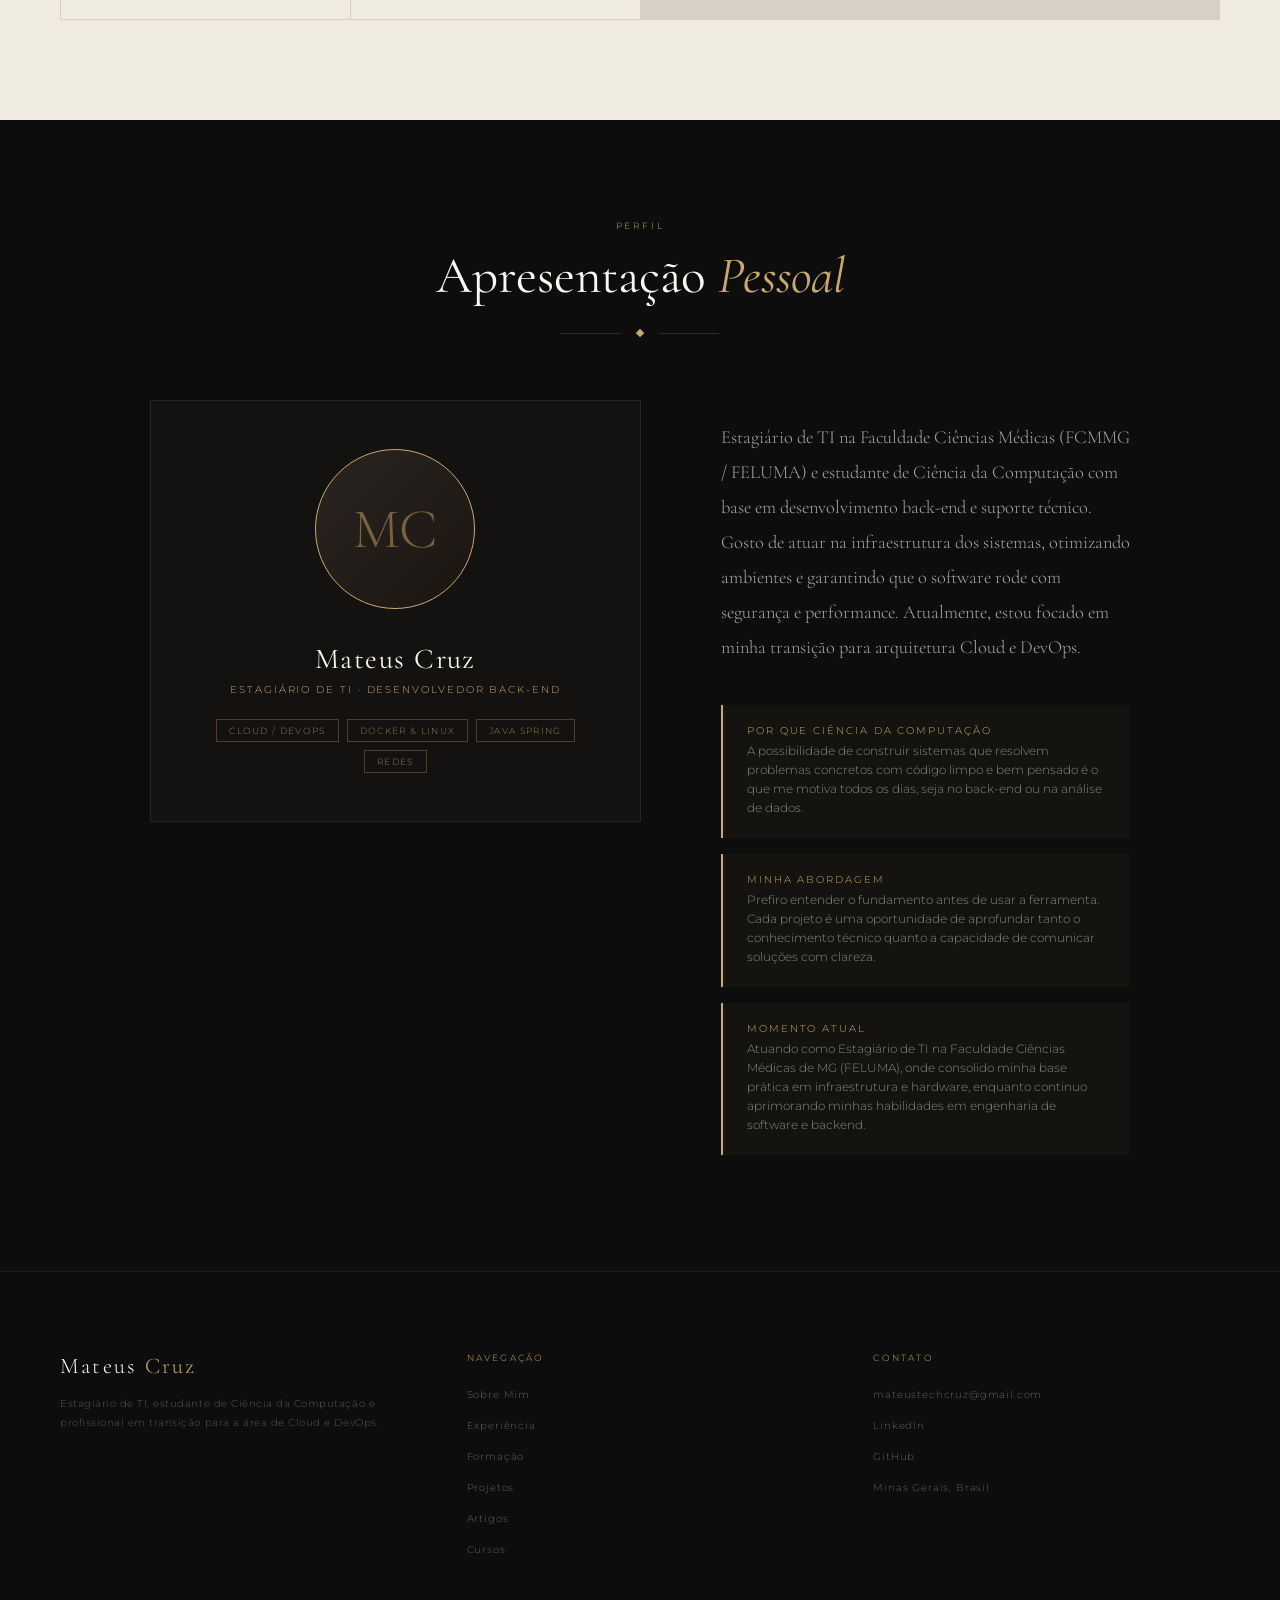
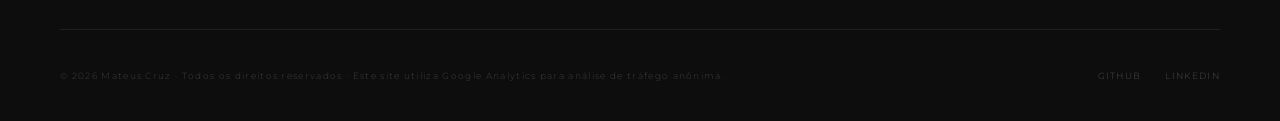
==== commit ae11adb6: "Feature: Add projeto de Dev Web da faculdade" ====
--- a/index.html
+++ b/index.html
@@ -74,7 +74,7 @@
             </div>
             <div class="hero-stats">
                 <div class="stat">
-                    <span class="stat-num">5</span>
+                    <span class="stat-num">6</span>
                     <span class="stat-label">Projetos</span>
                 </div>
                 <div class="stat">
@@ -363,6 +363,18 @@
                     <span class="tech-pill">Material Design</span>
                 </div>
             </div>
+            <div class="project-card">
+                <div class="project-num">06</div>
+                <span class="project-tag">Frontend · Turismo</span>
+                <div class="project-title"><a href="/pages/projects/bh_explorer/index.html">BH Explorer</a></div>
+                <div class="project-desc">Plataforma para explorar pontos turísticos e eventos de Belo Horizonte,
+                    com filtros por categoria, mapa interativo, tabela de locais e calculadora de gastos.</div>
+                <div class="project-tech">
+                    <span class="tech-pill">HTML5</span>
+                    <span class="tech-pill">CSS3</span>
+                    <span class="tech-pill">JavaScript</span>
+                </div>
+            </div>
         </div>
     </section>
 
